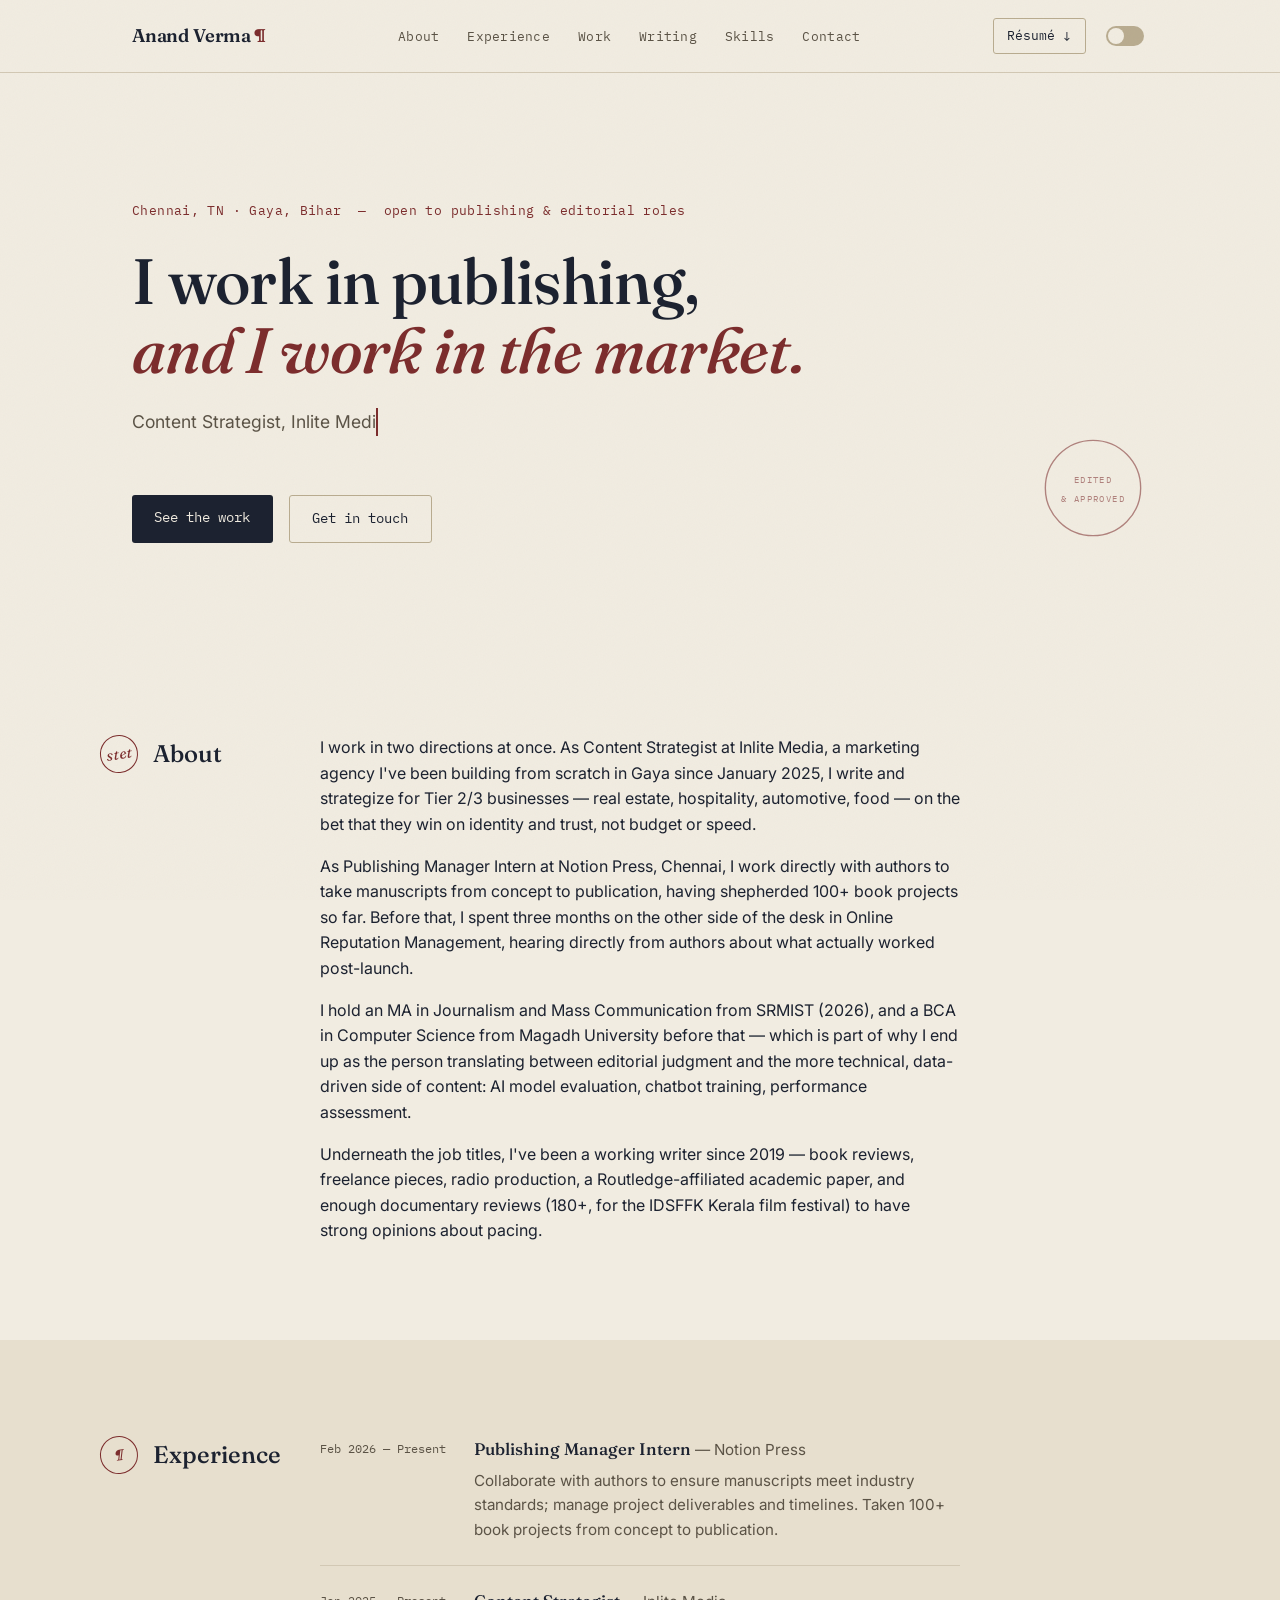
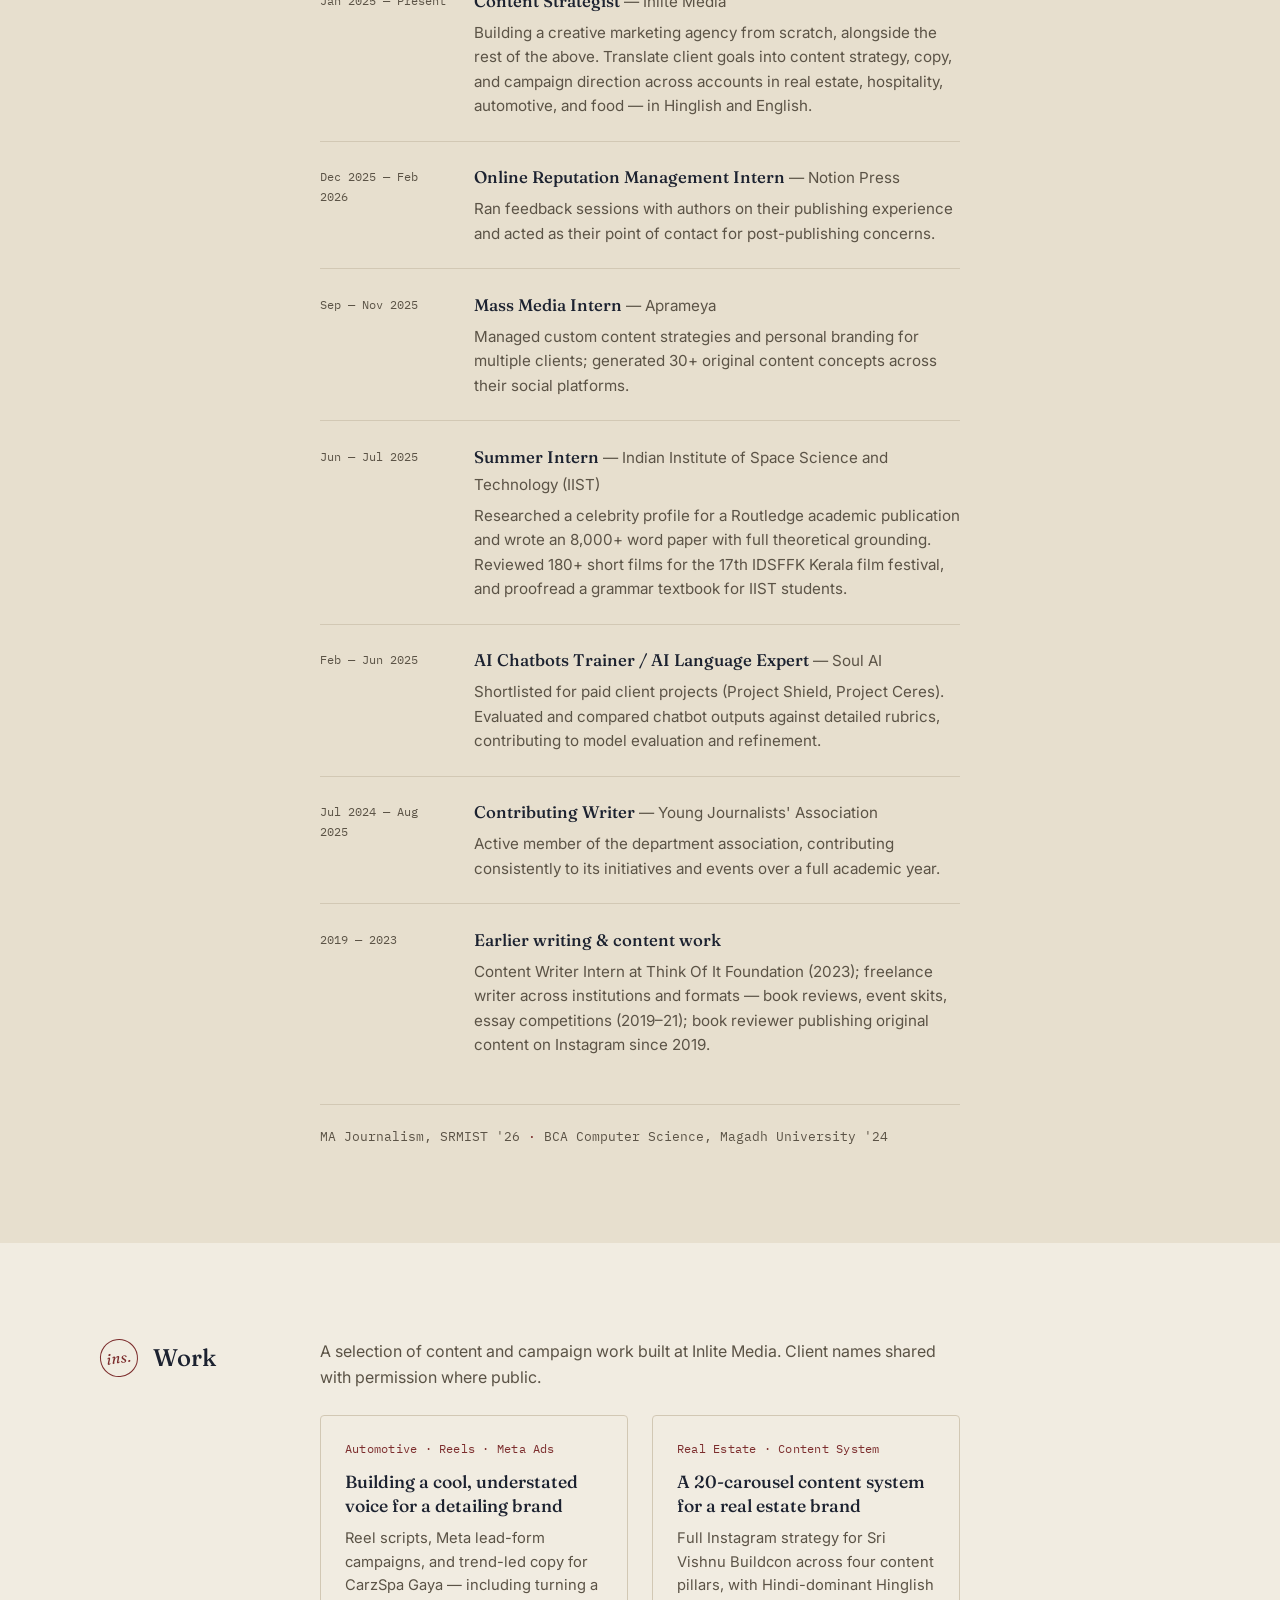
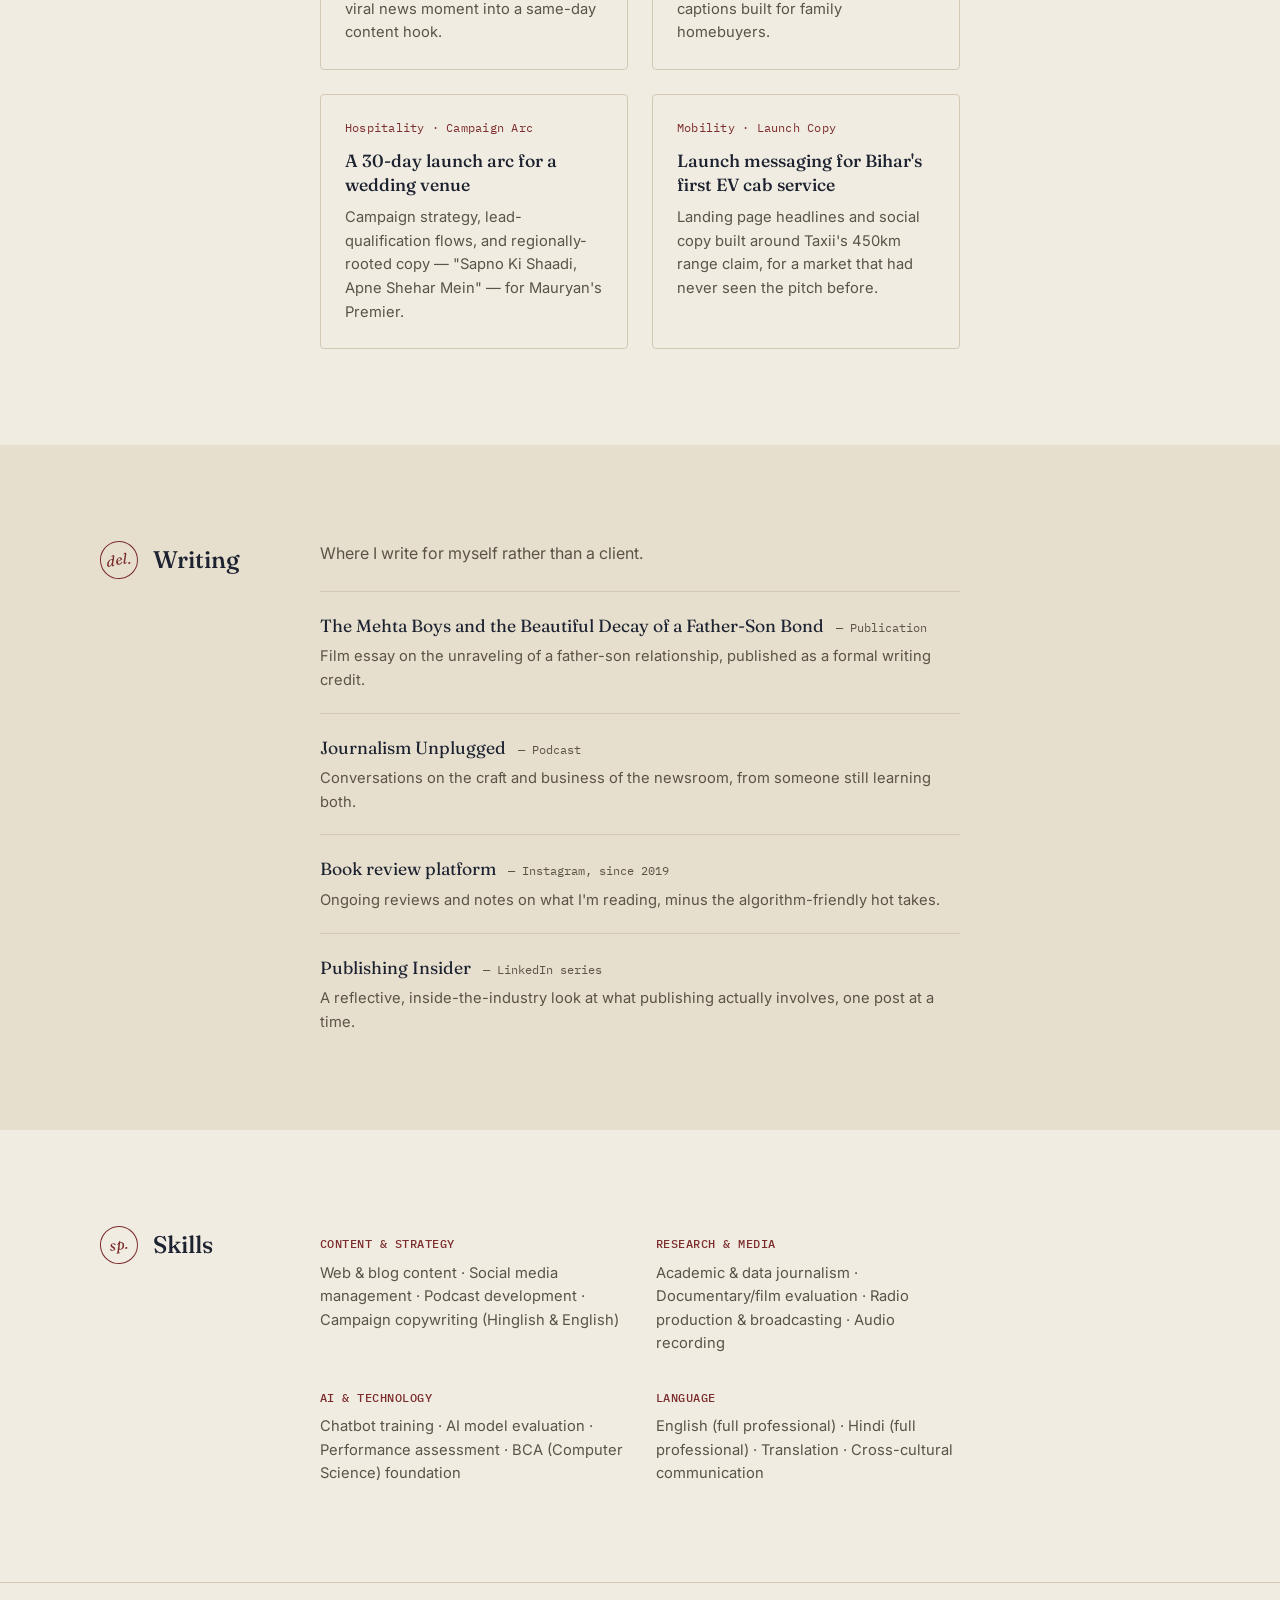
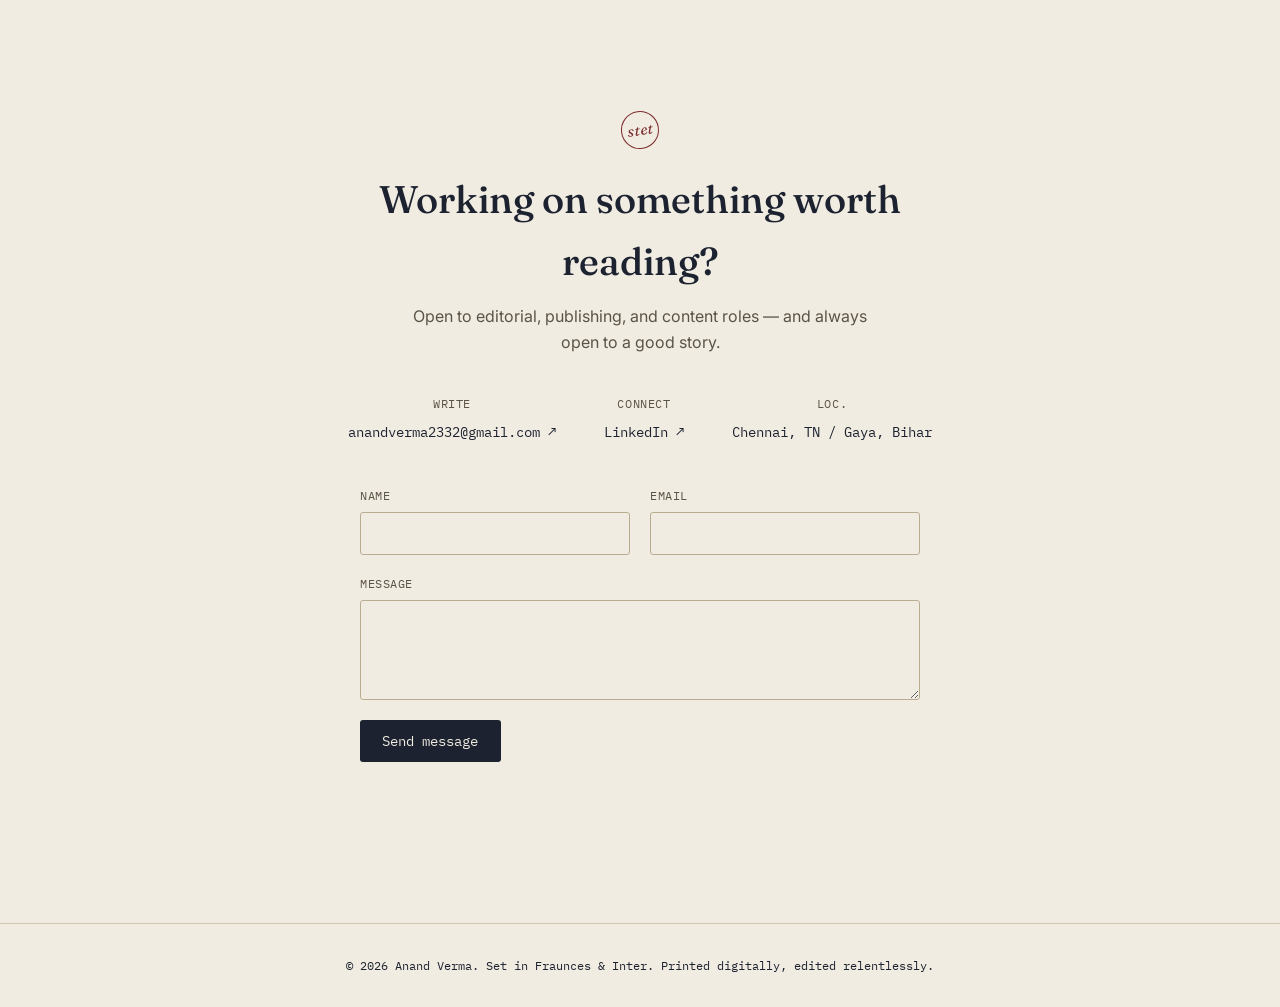
==== index.html @ aca9a55e "Rename index (1) - Copy.html to index.html" ====
<!DOCTYPE html>
<html lang="en">
<head>
<meta charset="UTF-8">
<meta name="viewport" content="width=device-width, initial-scale=1.0">
<title>Anand Verma — Publishing, Content Strategy &amp; Media</title>
<meta name="description" content="Anand Verma — Content Strategist at Inlite Media, Publishing Manager Intern at Notion Press, MA Journalism (SRMIST '26). Publishing × Marketing × AI.">

<meta property="og:type" content="website">
<meta property="og:title" content="Anand Verma — Publishing, Content Strategy &amp; Media">
<meta property="og:description" content="Content Strategist at Inlite Media, Publishing Manager Intern at Notion Press, MA Journalism (SRMIST '26). Publishing × Marketing × AI.">
<meta property="og:image" content="/og-image.jpg">
<meta property="og:url" content="https://anandverma.in/">
<meta name="twitter:card" content="summary_large_image">
<meta name="twitter:title" content="Anand Verma — Publishing, Content Strategy &amp; Media">
<meta name="twitter:description" content="Content Strategist at Inlite Media, Publishing Manager Intern at Notion Press, MA Journalism (SRMIST '26).">
<meta name="twitter:image" content="/og-image.jpg">
<link rel="canonical" href="https://anandverma.in/">

<link rel="icon" type="image/svg+xml" href="data:image/svg+xml,<svg xmlns=%22http://www.w3.org/2000/svg%22 viewBox=%220 0 100 100%22><text y=%22.9em%22 font-size=%2290%22>¶</text></svg>">

<link rel="preconnect" href="https://fonts.googleapis.com">
<link rel="preconnect" href="https://fonts.gstatic.com" crossorigin>
<link href="https://fonts.googleapis.com/css2?family=Fraunces:ital,opsz,wght@0,9..144,400;0,9..144,500;0,9..144,600;1,9..144,500&family=Inter:wght@400;500;600&family=IBM+Plex+Mono:wght@400;500&display=swap" rel="stylesheet">

<link rel="stylesheet" href="style.css">
</head>
<body>

<div class="grain" aria-hidden="true"></div>

<a class="skip-link" href="#main">Skip to content</a>

<header class="masthead">
  <div class="masthead-inner">
    <a href="#top" class="wordmark">Anand Verma<span class="mark">¶</span></a>
    <nav class="nav" aria-label="Primary">
      <a href="#about">About</a>
      <a href="#experience">Experience</a>
      <a href="#work">Work</a>
      <a href="#writing">Writing</a>
      <a href="#skills">Skills</a>
      <a href="#contact">Contact</a>
    </nav>
    <div class="masthead-actions">
      <a class="resume-btn" href="resume.pdf" download>Résumé <span class="dl-icon">↓</span></a>
      <button class="theme-toggle" id="themeToggle" aria-label="Toggle dark mode" aria-pressed="false">
        <span class="toggle-track"><span class="toggle-thumb"></span></span>
      </button>
      <button class="nav-burger" id="navBurger" aria-label="Open menu" aria-expanded="false">
        <span></span><span></span><span></span>
      </button>
    </div>
  </div>
  <div class="mobile-nav" id="mobileNav">
    <a href="#about">About</a>
    <a href="#experience">Experience</a>
    <a href="#work">Work</a>
    <a href="#writing">Writing</a>
    <a href="#skills">Skills</a>
    <a href="#contact">Contact</a>
    <a href="resume.pdf" download>Download résumé</a>
  </div>
</header>

<main id="main">

  <!-- HERO -->
  <section class="hero" id="top">
    <div class="hero-inner reveal">
      <p class="eyebrow mono">Chennai, TN · Gaya, Bihar &nbsp;—&nbsp; open to publishing &amp; editorial roles</p>
      <h1 class="hero-title">
        I work in publishing,<br>
        <em>and I work in the market.</em>
      </h1>
      <p class="hero-sub" id="typewriter"></p>
      <div class="hero-cta">
        <a href="#work" class="btn btn-primary">See the work</a>
        <a href="#contact" class="btn btn-ghost">Get in touch</a>
      </div>
    </div>
    <div class="hero-stamp" aria-hidden="true">
      <svg viewBox="0 0 120 120" class="stamp-svg">
        <circle cx="60" cy="60" r="52" fill="none" stroke="currentColor" stroke-width="1.5"/>
        <text x="60" y="55" text-anchor="middle" class="stamp-text-top">EDITED</text>
        <text x="60" y="75" text-anchor="middle" class="stamp-text-bottom">&amp; APPROVED</text>
      </svg>
    </div>
  </section>

  <!-- ABOUT -->
  <section class="section" id="about">
    <div class="section-grid reveal">
      <div class="section-label">
        <span class="proofmark">stet</span>
        <h2>About</h2>
      </div>
      <div class="section-body">
        <p>I work in two directions at once. As Content Strategist at Inlite Media, a marketing agency I've been building from scratch in Gaya since January 2025, I write and strategize for Tier 2/3 businesses — real estate, hospitality, automotive, food — on the bet that they win on identity and trust, not budget or speed.</p>
        <p>As Publishing Manager Intern at Notion Press, Chennai, I work directly with authors to take manuscripts from concept to publication, having shepherded 100+ book projects so far. Before that, I spent three months on the other side of the desk in Online Reputation Management, hearing directly from authors about what actually worked post-launch.</p>
        <p>I hold an MA in Journalism and Mass Communication from SRMIST (2026), and a BCA in Computer Science from Magadh University before that — which is part of why I end up as the person translating between editorial judgment and the more technical, data-driven side of content: AI model evaluation, chatbot training, performance assessment.</p>
        <p>Underneath the job titles, I've been a working writer since 2019 — book reviews, freelance pieces, radio production, a Routledge-affiliated academic paper, and enough documentary reviews (180+, for the IDSFFK Kerala film festival) to have strong opinions about pacing.</p>
      </div>
    </div>
  </section>

  <!-- EXPERIENCE -->
  <section class="section section-alt" id="experience">
    <div class="section-grid reveal">
      <div class="section-label">
        <span class="proofmark">¶</span>
        <h2>Experience</h2>
      </div>
      <div class="section-body">

        <article class="entry">
          <div class="entry-meta mono">Feb 2026 — Present</div>
          <div class="entry-content">
            <h3>Publishing Manager Intern <span class="entry-org">— Notion Press</span></h3>
            <p>Collaborate with authors to ensure manuscripts meet industry standards; manage project deliverables and timelines. Taken 100+ book projects from concept to publication.</p>
          </div>
        </article>

        <article class="entry">
          <div class="entry-meta mono">Jan 2025 — Present</div>
          <div class="entry-content">
            <h3>Content Strategist <span class="entry-org">— Inlite Media</span></h3>
            <p>Building a creative marketing agency from scratch, alongside the rest of the above. Translate client goals into content strategy, copy, and campaign direction across accounts in real estate, hospitality, automotive, and food — in Hinglish and English.</p>
          </div>
        </article>

        <article class="entry">
          <div class="entry-meta mono">Dec 2025 — Feb 2026</div>
          <div class="entry-content">
            <h3>Online Reputation Management Intern <span class="entry-org">— Notion Press</span></h3>
            <p>Ran feedback sessions with authors on their publishing experience and acted as their point of contact for post-publishing concerns.</p>
          </div>
        </article>

        <article class="entry">
          <div class="entry-meta mono">Sep — Nov 2025</div>
          <div class="entry-content">
            <h3>Mass Media Intern <span class="entry-org">— Aprameya</span></h3>
            <p>Managed custom content strategies and personal branding for multiple clients; generated 30+ original content concepts across their social platforms.</p>
          </div>
        </article>

        <article class="entry">
          <div class="entry-meta mono">Jun — Jul 2025</div>
          <div class="entry-content">
            <h3>Summer Intern <span class="entry-org">— Indian Institute of Space Science and Technology (IIST)</span></h3>
            <p>Researched a celebrity profile for a Routledge academic publication and wrote an 8,000+ word paper with full theoretical grounding. Reviewed 180+ short films for the 17th IDSFFK Kerala film festival, and proofread a grammar textbook for IIST students.</p>
          </div>
        </article>

        <article class="entry">
          <div class="entry-meta mono">Feb — Jun 2025</div>
          <div class="entry-content">
            <h3>AI Chatbots Trainer / AI Language Expert <span class="entry-org">— Soul AI</span></h3>
            <p>Shortlisted for paid client projects (Project Shield, Project Ceres). Evaluated and compared chatbot outputs against detailed rubrics, contributing to model evaluation and refinement.</p>
          </div>
        </article>

        <article class="entry">
          <div class="entry-meta mono">Jul 2024 — Aug 2025</div>
          <div class="entry-content">
            <h3>Contributing Writer <span class="entry-org">— Young Journalists' Association</span></h3>
            <p>Active member of the department association, contributing consistently to its initiatives and events over a full academic year.</p>
          </div>
        </article>

        <article class="entry">
          <div class="entry-meta mono">2019 — 2023</div>
          <div class="entry-content">
            <h3>Earlier writing &amp; content work</h3>
            <p>Content Writer Intern at Think Of It Foundation (2023); freelance writer across institutions and formats — book reviews, event skits, essay competitions (2019–21); book reviewer publishing original content on Instagram since 2019.</p>
          </div>
        </article>


        <div class="edu-strip mono">
          <span>MA Journalism, SRMIST '26</span>
          <span class="edu-dot">·</span>
          <span>BCA Computer Science, Magadh University '24</span>
        </div>

      </div>
    </div>
  </section>
  <section class="section" id="work">
    <div class="section-grid reveal">
      <div class="section-label">
        <span class="proofmark">ins.</span>
        <h2>Work</h2>
      </div>
      <div class="section-body">
        <p class="section-intro">A selection of content and campaign work built at Inlite Media. Client names shared with permission where public.</p>

        <div class="work-grid">

          <article class="work-card">
            <p class="work-tags mono">Automotive · Reels · Meta Ads</p>
            <h3>Building a cool, understated voice for a detailing brand</h3>
            <p>Reel scripts, Meta lead-form campaigns, and trend-led copy for CarzSpa Gaya — including turning a viral news moment into a same-day content hook.</p>
          </article>

          <article class="work-card">
            <p class="work-tags mono">Real Estate · Content System</p>
            <h3>A 20-carousel content system for a real estate brand</h3>
            <p>Full Instagram strategy for Sri Vishnu Buildcon across four content pillars, with Hindi-dominant Hinglish captions built for family homebuyers.</p>
          </article>

          <article class="work-card">
            <p class="work-tags mono">Hospitality · Campaign Arc</p>
            <h3>A 30-day launch arc for a wedding venue</h3>
            <p>Campaign strategy, lead-qualification flows, and regionally-rooted copy — "Sapno Ki Shaadi, Apne Shehar Mein" — for Mauryan's Premier.</p>
          </article>

          <article class="work-card">
            <p class="work-tags mono">Mobility · Launch Copy</p>
            <h3>Launch messaging for Bihar's first EV cab service</h3>
            <p>Landing page headlines and social copy built around Taxii's 450km range claim, for a market that had never seen the pitch before.</p>
          </article>

        </div>
      </div>
    </div>
  </section>

  <!-- WRITING -->
  <section class="section section-alt" id="writing">
    <div class="section-grid reveal">
      <div class="section-label">
        <span class="proofmark">del.</span>
        <h2>Writing</h2>
      </div>
      <div class="section-body">
        <p class="section-intro">Where I write for myself rather than a client.</p>

        <ul class="writing-list">
          <li>
            <a href="#" class="writing-item">
              <span class="writing-title">The Mehta Boys and the Beautiful Decay of a Father-Son Bond <span class="writing-type mono">— Publication</span></span>
              <span class="writing-desc">Film essay on the unraveling of a father-son relationship, published as a formal writing credit.</span>
            </a>
          </li>
          <li>
            <a href="#" class="writing-item">
              <span class="writing-title">Journalism Unplugged <span class="writing-type mono">— Podcast</span></span>
              <span class="writing-desc">Conversations on the craft and business of the newsroom, from someone still learning both.</span>
            </a>
          </li>
          <li>
            <a href="#" class="writing-item">
              <span class="writing-title">Book review platform <span class="writing-type mono">— Instagram, since 2019</span></span>
              <span class="writing-desc">Ongoing reviews and notes on what I'm reading, minus the algorithm-friendly hot takes.</span>
            </a>
          </li>
          <li>
            <a href="#" class="writing-item">
              <span class="writing-title">Publishing Insider <span class="writing-type mono">— LinkedIn series</span></span>
              <span class="writing-desc">A reflective, inside-the-industry look at what publishing actually involves, one post at a time.</span>
            </a>
          </li>
        </ul>
      </div>
    </div>
  </section>

  <!-- SKILLS -->
  <section class="section" id="skills">
    <div class="section-grid reveal">
      <div class="section-label">
        <span class="proofmark">sp.</span>
        <h2>Skills</h2>
      </div>
      <div class="section-body">
        <div class="skills-grid">
          <div class="skill-group">
            <h4 class="mono">Content &amp; Strategy</h4>
            <p>Web &amp; blog content · Social media management · Podcast development · Campaign copywriting (Hinglish &amp; English)</p>
          </div>
          <div class="skill-group">
            <h4 class="mono">Research &amp; Media</h4>
            <p>Academic &amp; data journalism · Documentary/film evaluation · Radio production &amp; broadcasting · Audio recording</p>
          </div>
          <div class="skill-group">
            <h4 class="mono">AI &amp; Technology</h4>
            <p>Chatbot training · AI model evaluation · Performance assessment · BCA (Computer Science) foundation</p>
          </div>
          <div class="skill-group">
            <h4 class="mono">Language</h4>
            <p>English (full professional) · Hindi (full professional) · Translation · Cross-cultural communication</p>
          </div>
        </div>
      </div>
    </div>
  </section>

  <!-- CONTACT -->
  <section class="section section-contact" id="contact">
    <div class="reveal">
      <p class="proofmark center">stet</p>
      <h2 class="contact-heading">Working on something worth reading?</h2>
      <p class="contact-sub">Open to editorial, publishing, and content roles — and always open to a good story.</p>
      <div class="contact-grid mono">
        <div>
          <span class="contact-label">Write</span>
          <a href="mailto:anandverma2332@gmail.com">anandverma2332@gmail.com ↗</a>
        </div>
        <div>
          <span class="contact-label">Connect</span>
          <a href="https://www.linkedin.com/in/anandverma-18384817a/" target="_blank" rel="noopener">LinkedIn ↗</a>
        </div>
        <div>
          <span class="contact-label">Loc.</span>
          <span>Chennai, TN / Gaya, Bihar</span>
        </div>
      </div>

      <form class="contact-form" id="contactForm">
        <!-- Get a free access key at https://web3forms.com — takes 30 seconds, no account needed.
             Paste it below in place of YOUR_ACCESS_KEY_HERE. -->
        <input type="hidden" name="access_key" value="YOUR_ACCESS_KEY_HERE">
        <input type="checkbox" name="botcheck" class="hp-field" tabindex="-1" autocomplete="off">
        <input type="hidden" name="subject" value="New message from anandverma.in">

        <div class="form-row">
          <div class="form-field">
            <label for="cf-name">Name</label>
            <input type="text" id="cf-name" name="name" required autocomplete="name">
          </div>
          <div class="form-field">
            <label for="cf-email">Email</label>
            <input type="email" id="cf-email" name="email" required autocomplete="email">
          </div>
        </div>
        <div class="form-field">
          <label for="cf-message">Message</label>
          <textarea id="cf-message" name="message" rows="4" required></textarea>
        </div>

        <button type="submit" class="btn btn-primary form-submit">
          <span class="submit-label">Send message</span>
        </button>
        <p class="form-status" id="formStatus" role="status" aria-live="polite"></p>
      </form>
    </div>
  </section>

</main>

<footer class="colophon">
  <p>© <span id="year"></span> Anand Verma. Set in Fraunces &amp; Inter. Printed digitally, edited relentlessly.</p>
</footer>

<script src="script.js"></script>
</body>
</html>
---- style.css ----
/* ===========================================================
   Anand Kumar — Portfolio
   Design system: editorial / manuscript. Proofmarks as the
   signature motif; paper-and-ink palette; oxblood accent.
=========================================================== */

:root {
  --paper: #F1ECE1;
  --paper-alt: #E7DFCE;
  --ink: #1C2230;
  --ink-soft: #5B5346;
  --oxblood: #7C2D2D;
  --oxblood-soft: #9C4A3E;
  --rule: #D2C8B4;
  --rule-strong: #B9AC90;
  --shadow: 0 1px 0 rgba(28,34,48,0.06);

  --font-display: 'Fraunces', Georgia, serif;
  --font-body: 'Inter', -apple-system, BlinkMacSystemFont, sans-serif;
  --font-mono: 'IBM Plex Mono', ui-monospace, Menlo, monospace;

  --max-w: 880px;
  --transition: 240ms cubic-bezier(0.4, 0, 0.2, 1);
}

html[data-theme="dark"] {
  --paper: #12151C;
  --paper-alt: #1A1E27;
  --ink: #E9E4D6;
  --ink-soft: #A79E8A;
  --oxblood: #C9635A;
  --oxblood-soft: #A84E44;
  --rule: #2C313D;
  --rule-strong: #3A404E;
  --shadow: 0 1px 0 rgba(0,0,0,0.3);
}

* { box-sizing: border-box; }

@media (prefers-reduced-motion: reduce) {
  *, *::before, *::after {
    animation-duration: 0.001ms !important;
    animation-iteration-count: 1 !important;
    transition-duration: 0.001ms !important;
    scroll-behavior: auto !important;
  }
}

html {
  scroll-behavior: smooth;
}

body {
  margin: 0;
  background: var(--paper);
  color: var(--ink);
  font-family: var(--font-body);
  font-size: 16px;
  line-height: 1.6;
  -webkit-font-smoothing: antialiased;
  transition: background var(--transition), color var(--transition);
  overflow-x: hidden;
}

/* subtle paper grain */
.grain {
  position: fixed;
  inset: 0;
  pointer-events: none;
  z-index: 1000;
  opacity: 0.035;
  mix-blend-mode: multiply;
  background-image: url("data:image/svg+xml,%3Csvg xmlns='http://www.w3.org/2000/svg' width='120' height='120'%3E%3Cfilter id='n'%3E%3CfeTurbulence type='fractalNoise' baseFrequency='0.9' numOctaves='2' stitchTiles='stitch'/%3E%3C/filter%3E%3Crect width='100%25' height='100%25' filter='url(%23n)'/%3E%3C/svg%3E");
}
html[data-theme="dark"] .grain { mix-blend-mode: overlay; opacity: 0.05; }

.skip-link {
  position: absolute;
  left: -999px;
  top: 0;
  background: var(--oxblood);
  color: #fff;
  padding: 0.75rem 1.25rem;
  z-index: 2000;
}
.skip-link:focus { left: 1rem; top: 1rem; }

a {
  color: inherit;
  text-decoration: none;
}

:focus-visible {
  outline: 2px solid var(--oxblood);
  outline-offset: 3px;
}

h1, h2, h3, h4 {
  font-family: var(--font-display);
  font-weight: 500;
  margin: 0;
  color: var(--ink);
}

.mono { font-family: var(--font-mono); }

p { margin: 0 0 1rem; color: var(--ink); }
p:last-child { margin-bottom: 0; }

/* ---------- Masthead / nav ---------- */
.masthead {
  position: sticky;
  top: 0;
  z-index: 500;
  background: color-mix(in srgb, var(--paper) 88%, transparent);
  backdrop-filter: blur(10px);
  border-bottom: 1px solid var(--rule);
}
.masthead-inner {
  max-width: 1080px;
  margin: 0 auto;
  padding: 1.1rem 2rem;
  display: flex;
  align-items: center;
  justify-content: space-between;
  gap: 1.5rem;
}
.wordmark {
  font-family: var(--font-display);
  font-size: 1.15rem;
  font-weight: 600;
  letter-spacing: -0.01em;
}
.wordmark .mark {
  color: var(--oxblood);
  margin-left: 0.15em;
}
.nav {
  display: flex;
  gap: 1.75rem;
  font-family: var(--font-mono);
  font-size: 0.82rem;
  letter-spacing: 0.02em;
}
.nav a {
  position: relative;
  padding: 0.2rem 0;
  color: var(--ink-soft);
  transition: color var(--transition);
}
.nav a:hover { color: var(--oxblood); }
.nav a::after {
  content: "";
  position: absolute;
  left: 0; right: 100%;
  bottom: -2px;
  height: 1px;
  background: var(--oxblood);
  transition: right var(--transition);
}
.nav a:hover::after { right: 0; }

.masthead-actions {
  display: flex;
  align-items: center;
  gap: 1rem;
}
.resume-btn {
  font-family: var(--font-mono);
  font-size: 0.8rem;
  border: 1px solid var(--rule-strong);
  padding: 0.45rem 0.85rem;
  border-radius: 3px;
  transition: border-color var(--transition), color var(--transition), background var(--transition);
}
.resume-btn:hover {
  border-color: var(--oxblood);
  color: var(--oxblood);
}
.dl-icon { display: inline-block; transform: translateY(1px); }

.theme-toggle {
  background: none;
  border: none;
  cursor: pointer;
  padding: 0.25rem;
}
.toggle-track {
  display: block;
  width: 38px;
  height: 20px;
  background: var(--rule-strong);
  border-radius: 999px;
  position: relative;
  transition: background var(--transition);
}
.toggle-thumb {
  position: absolute;
  top: 2px; left: 2px;
  width: 16px; height: 16px;
  border-radius: 50%;
  background: var(--paper);
  transition: transform var(--transition), background var(--transition);
}
html[data-theme="dark"] .toggle-thumb { transform: translateX(18px); }
html[data-theme="dark"] .toggle-track { background: var(--oxblood-soft); }

.nav-burger {
  display: none;
  flex-direction: column;
  gap: 4px;
  background: none;
  border: none;
  cursor: pointer;
  padding: 0.4rem;
}
.nav-burger span {
  width: 20px; height: 1.5px;
  background: var(--ink);
  transition: transform var(--transition), opacity var(--transition);
}

.mobile-nav {
  display: none;
  flex-direction: column;
  padding: 0 2rem 1.25rem;
  font-family: var(--font-mono);
  font-size: 0.95rem;
}
.mobile-nav a {
  padding: 0.6rem 0;
  border-bottom: 1px solid var(--rule);
  color: var(--ink-soft);
}
.mobile-nav.open { display: flex; }

/* ---------- Hero ---------- */
.hero {
  max-width: 1080px;
  margin: 0 auto;
  padding: clamp(4rem, 10vw, 8rem) 2rem clamp(3rem, 8vw, 6rem);
  position: relative;
  display: flex;
  align-items: flex-end;
  justify-content: space-between;
  gap: 3rem;
}
.hero-inner { max-width: 720px; }
.eyebrow {
  font-size: 0.8rem;
  color: var(--oxblood);
  letter-spacing: 0.03em;
  margin-bottom: 1.5rem;
}
.hero-title {
  font-size: clamp(2.3rem, 5.5vw, 4rem);
  line-height: 1.08;
  letter-spacing: -0.01em;
}
.hero-title em {
  font-style: italic;
  color: var(--oxblood);
}
.hero-sub {
  margin-top: 1.5rem;
  font-size: 1.1rem;
  color: var(--ink-soft);
  min-height: 1.6em;
  border-right: 2px solid var(--oxblood);
  display: inline-block;
  white-space: nowrap;
  overflow: hidden;
}
.hero-cta {
  margin-top: 2.25rem;
  display: flex;
  gap: 1rem;
  flex-wrap: wrap;
}
.btn {
  font-family: var(--font-mono);
  font-size: 0.85rem;
  padding: 0.75rem 1.4rem;
  border-radius: 3px;
  transition: all var(--transition);
  display: inline-block;
}
.btn-primary {
  background: var(--ink);
  color: var(--paper);
}
html[data-theme="dark"] .btn-primary { background: var(--oxblood); color: #12151C; }
.btn-primary:hover { background: var(--oxblood); color: #fff; }
.btn-ghost {
  border: 1px solid var(--rule-strong);
  color: var(--ink);
}
.btn-ghost:hover { border-color: var(--oxblood); color: var(--oxblood); }

.hero-stamp {
  flex-shrink: 0;
  width: 110px; height: 110px;
  color: var(--oxblood);
  opacity: 0.55;
  animation: spin 40s linear infinite;
  display: none;
}
@media (min-width: 760px) { .hero-stamp { display: block; } }
.stamp-svg { width: 100%; height: 100%; }
.stamp-text-top, .stamp-text-bottom {
  font-family: var(--font-mono);
  font-size: 10px;
  letter-spacing: 0.15em;
  fill: currentColor;
}
@keyframes spin { to { transform: rotate(360deg); } }

/* ---------- Sections ---------- */
.section { padding: clamp(4rem, 8vw, 6rem) 2rem; }
.section-alt { background: var(--paper-alt); }
.section-contact {
  padding: clamp(5rem, 10vw, 8rem) 2rem;
  text-align: center;
  border-top: 1px solid var(--rule);
}

.section-grid {
  max-width: 1080px;
  margin: 0 auto;
  display: grid;
  grid-template-columns: 180px 1fr;
  gap: 2.5rem;
}
@media (max-width: 760px) {
  .section-grid { grid-template-columns: 1fr; gap: 1.25rem; }
}

.section-label {
  display: flex;
  align-items: flex-start;
  gap: 0.9rem;
  position: sticky;
  top: 6rem;
  align-self: start;
}
@media (max-width: 760px) { .section-label { position: static; } }

.proofmark {
  font-family: var(--font-display);
  font-style: italic;
  color: var(--oxblood);
  font-size: 0.95rem;
  border: 1px solid var(--oxblood);
  border-radius: 50%;
  width: 2.4rem;
  height: 2.4rem;
  display: flex;
  align-items: center;
  justify-content: center;
  transform: rotate(-8deg);
  flex-shrink: 0;
}
.proofmark.center {
  margin: 0 auto 1.25rem;
  transform: rotate(-8deg);
}

.section-label h2 {
  font-size: 1.5rem;
}

.section-body { max-width: 640px; }
.section-intro { color: var(--ink-soft); }

/* ---------- Experience entries ---------- */
.entry {
  display: grid;
  grid-template-columns: 130px 1fr;
  gap: 1.5rem;
  padding: 1.4rem 0;
  border-top: 1px solid var(--rule);
}
.entry:first-child { border-top: none; padding-top: 0; }
@media (max-width: 560px) {
  .entry { grid-template-columns: 1fr; gap: 0.35rem; }
}
.entry-meta {
  font-size: 0.78rem;
  color: var(--ink-soft);
  padding-top: 0.2rem;
}
.entry-content h3 {
  font-size: 1.05rem;
  font-weight: 500;
  margin-bottom: 0.4rem;
}
.entry-org {
  font-family: var(--font-body);
  font-weight: 400;
  color: var(--ink-soft);
  font-size: 0.95rem;
}
.entry-content p { color: var(--ink-soft); font-size: 0.95rem; }

.edu-strip {
  margin-top: 1.5rem;
  padding-top: 1.4rem;
  border-top: 1px solid var(--rule);
  font-size: 0.8rem;
  color: var(--ink-soft);
  display: flex;
  flex-wrap: wrap;
  gap: 0.5rem;
}
.edu-dot { color: var(--oxblood); }

/* ---------- Work grid ---------- */
.work-grid {
  display: grid;
  grid-template-columns: 1fr 1fr;
  gap: 1.5rem;
  margin-top: 1.5rem;
}
@media (max-width: 640px) { .work-grid { grid-template-columns: 1fr; } }

.work-card {
  padding: 1.5rem;
  border: 1px solid var(--rule);
  border-radius: 4px;
  transition: border-color var(--transition), transform var(--transition);
  background: var(--paper);
}
html[data-theme="dark"] .work-card { background: var(--paper-alt); }
.work-card:hover {
  border-color: var(--oxblood);
  transform: translateY(-2px);
}
.work-tags {
  font-size: 0.72rem;
  color: var(--oxblood);
  letter-spacing: 0.02em;
  margin-bottom: 0.75rem;
}
.work-card h3 {
  font-size: 1.1rem;
  margin-bottom: 0.6rem;
  line-height: 1.35;
}
.work-card p:last-child { color: var(--ink-soft); font-size: 0.92rem; }

/* ---------- Writing list ---------- */
.writing-list { list-style: none; margin: 1.5rem 0 0; padding: 0; }
.writing-item {
  display: flex;
  flex-direction: column;
  gap: 0.35rem;
  padding: 1.25rem 0;
  border-top: 1px solid var(--rule);
  transition: padding-left var(--transition), color var(--transition);
}
.writing-list li:last-child .writing-item { padding-bottom: 0; }
.writing-item:hover { padding-left: 0.75rem; color: var(--oxblood); }
.writing-title {
  font-family: var(--font-display);
  font-size: 1.1rem;
}
.writing-type {
  font-size: 0.72rem;
  color: var(--ink-soft);
  margin-left: 0.5rem;
}
.writing-desc { color: var(--ink-soft); font-size: 0.92rem; }

/* ---------- Skills ---------- */
.skills-grid {
  display: grid;
  grid-template-columns: 1fr 1fr;
  gap: 2rem;
  margin-top: 0.5rem;
}
@media (max-width: 560px) { .skills-grid { grid-template-columns: 1fr; } }
.skill-group h4 {
  font-size: 0.75rem;
  color: var(--oxblood);
  letter-spacing: 0.04em;
  margin-bottom: 0.5rem;
  text-transform: uppercase;
}
.skill-group p { color: var(--ink-soft); font-size: 0.92rem; }

/* ---------- Contact ---------- */
.contact-heading {
  font-size: clamp(1.7rem, 4vw, 2.4rem);
  max-width: 620px;
  margin: 0 auto 0.75rem;
}
.contact-sub {
  color: var(--ink-soft);
  max-width: 480px;
  margin: 0 auto 2.5rem;
}
.contact-grid {
  display: flex;
  justify-content: center;
  gap: 3rem;
  flex-wrap: wrap;
  font-size: 0.9rem;
}
.contact-grid > div { display: flex; flex-direction: column; gap: 0.4rem; align-items: center; }
.contact-label {
  color: var(--ink-soft);
  font-size: 0.72rem;
  text-transform: uppercase;
  letter-spacing: 0.05em;
}
.contact-grid a { transition: color var(--transition); }
.contact-grid a:hover { color: var(--oxblood); }

/* ---------- Contact form ---------- */
.contact-form {
  max-width: 560px;
  margin: 2.75rem auto 0;
  text-align: left;
}
.hp-field {
  position: absolute;
  left: -9999px;
  width: 1px; height: 1px;
  opacity: 0;
}
.form-row {
  display: grid;
  grid-template-columns: 1fr 1fr;
  gap: 1.25rem;
}
@media (max-width: 560px) {
  .form-row { grid-template-columns: 1fr; }
}
.form-field {
  display: flex;
  flex-direction: column;
  gap: 0.4rem;
  margin-bottom: 1.25rem;
}
.form-field label {
  font-family: var(--font-mono);
  font-size: 0.72rem;
  text-transform: uppercase;
  letter-spacing: 0.05em;
  color: var(--ink-soft);
}
.form-field input,
.form-field textarea {
  font-family: var(--font-body);
  font-size: 0.95rem;
  color: var(--ink);
  background: var(--paper);
  border: 1px solid var(--rule-strong);
  border-radius: 3px;
  padding: 0.7rem 0.85rem;
  resize: vertical;
  transition: border-color var(--transition), background var(--transition);
}
html[data-theme="dark"] .form-field input,
html[data-theme="dark"] .form-field textarea {
  background: var(--paper-alt);
}
.form-field input:focus,
.form-field textarea:focus {
  outline: none;
  border-color: var(--oxblood);
}
.form-submit {
  border: none;
  cursor: pointer;
  font-family: var(--font-mono);
  display: inline-flex;
  align-items: center;
  gap: 0.6rem;
}
.form-submit:disabled {
  opacity: 0.6;
  cursor: not-allowed;
}
.form-status {
  margin-top: 1rem;
  font-family: var(--font-mono);
  font-size: 0.85rem;
  min-height: 1.2em;
}
.form-status.success { color: #4a7c4e; }
html[data-theme="dark"] .form-status.success { color: #7fbf85; }
.form-status.error { color: var(--oxblood); }

/* ---------- Colophon ---------- */
.colophon {
  text-align: center;
  padding: 2rem;
  font-family: var(--font-mono);
  font-size: 0.75rem;
  color: var(--ink-soft);
  border-top: 1px solid var(--rule);
}

/* ---------- Scroll reveal ---------- */
.reveal {
  opacity: 0;
  transform: translateY(18px);
  transition: opacity 700ms ease, transform 700ms ease;
}
.reveal.in-view {
  opacity: 1;
  transform: translateY(0);
}

/* ---------- Mobile nav breakpoint ---------- */
@media (max-width: 760px) {
  .nav { display: none; }
  .nav-burger { display: flex; }
  .resume-btn { display: none; }
}
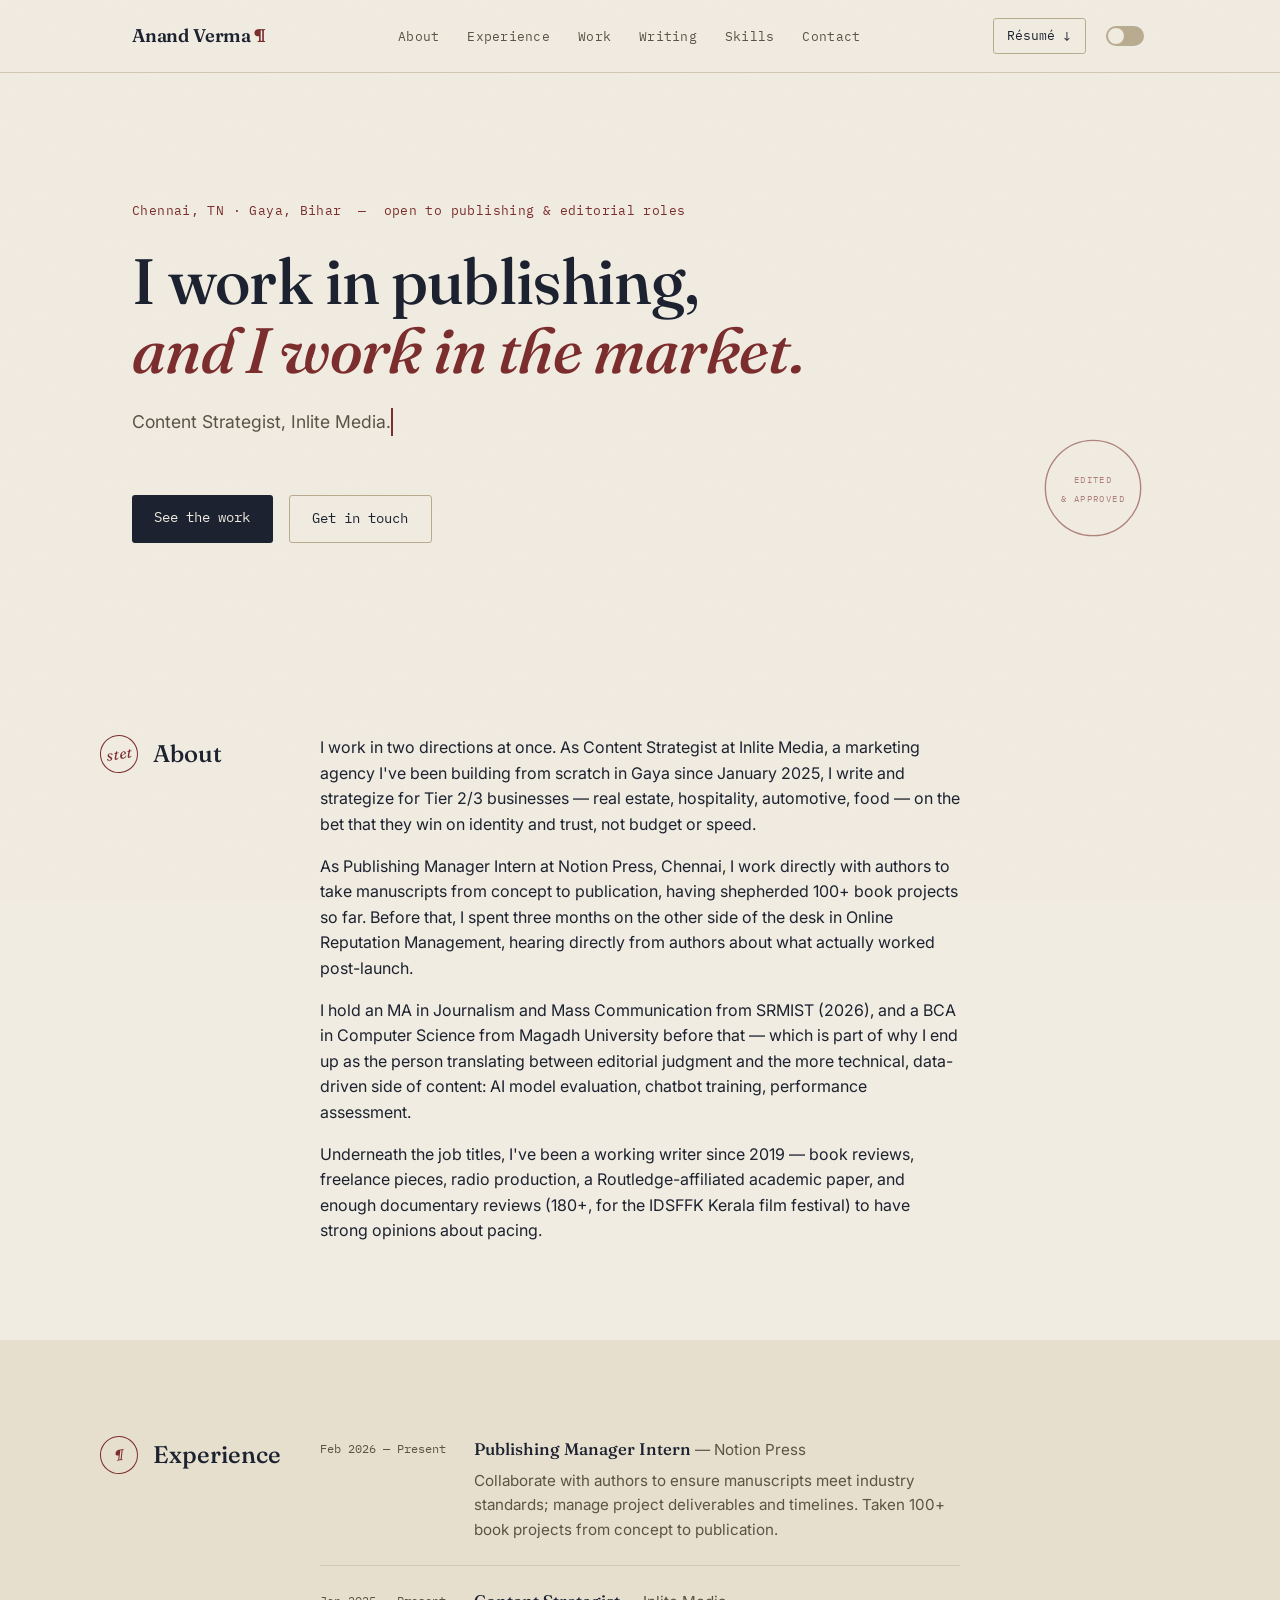
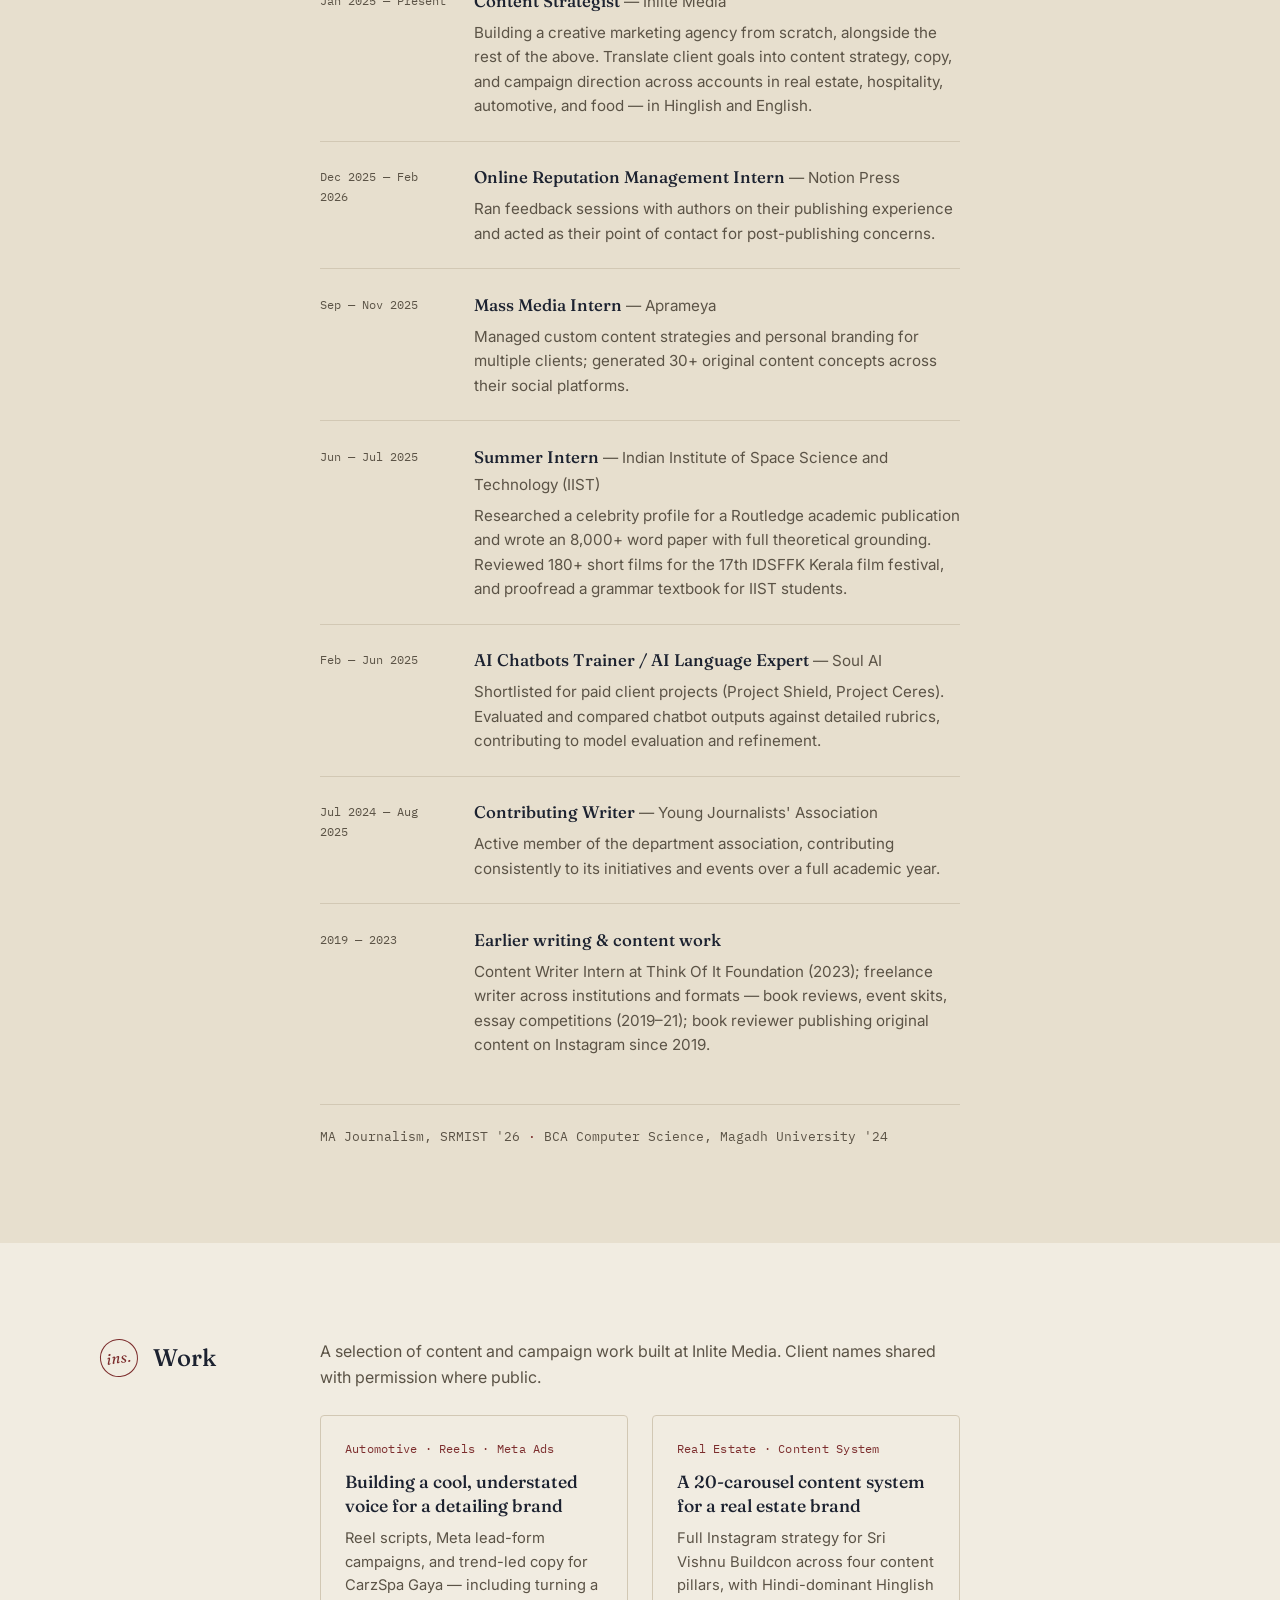
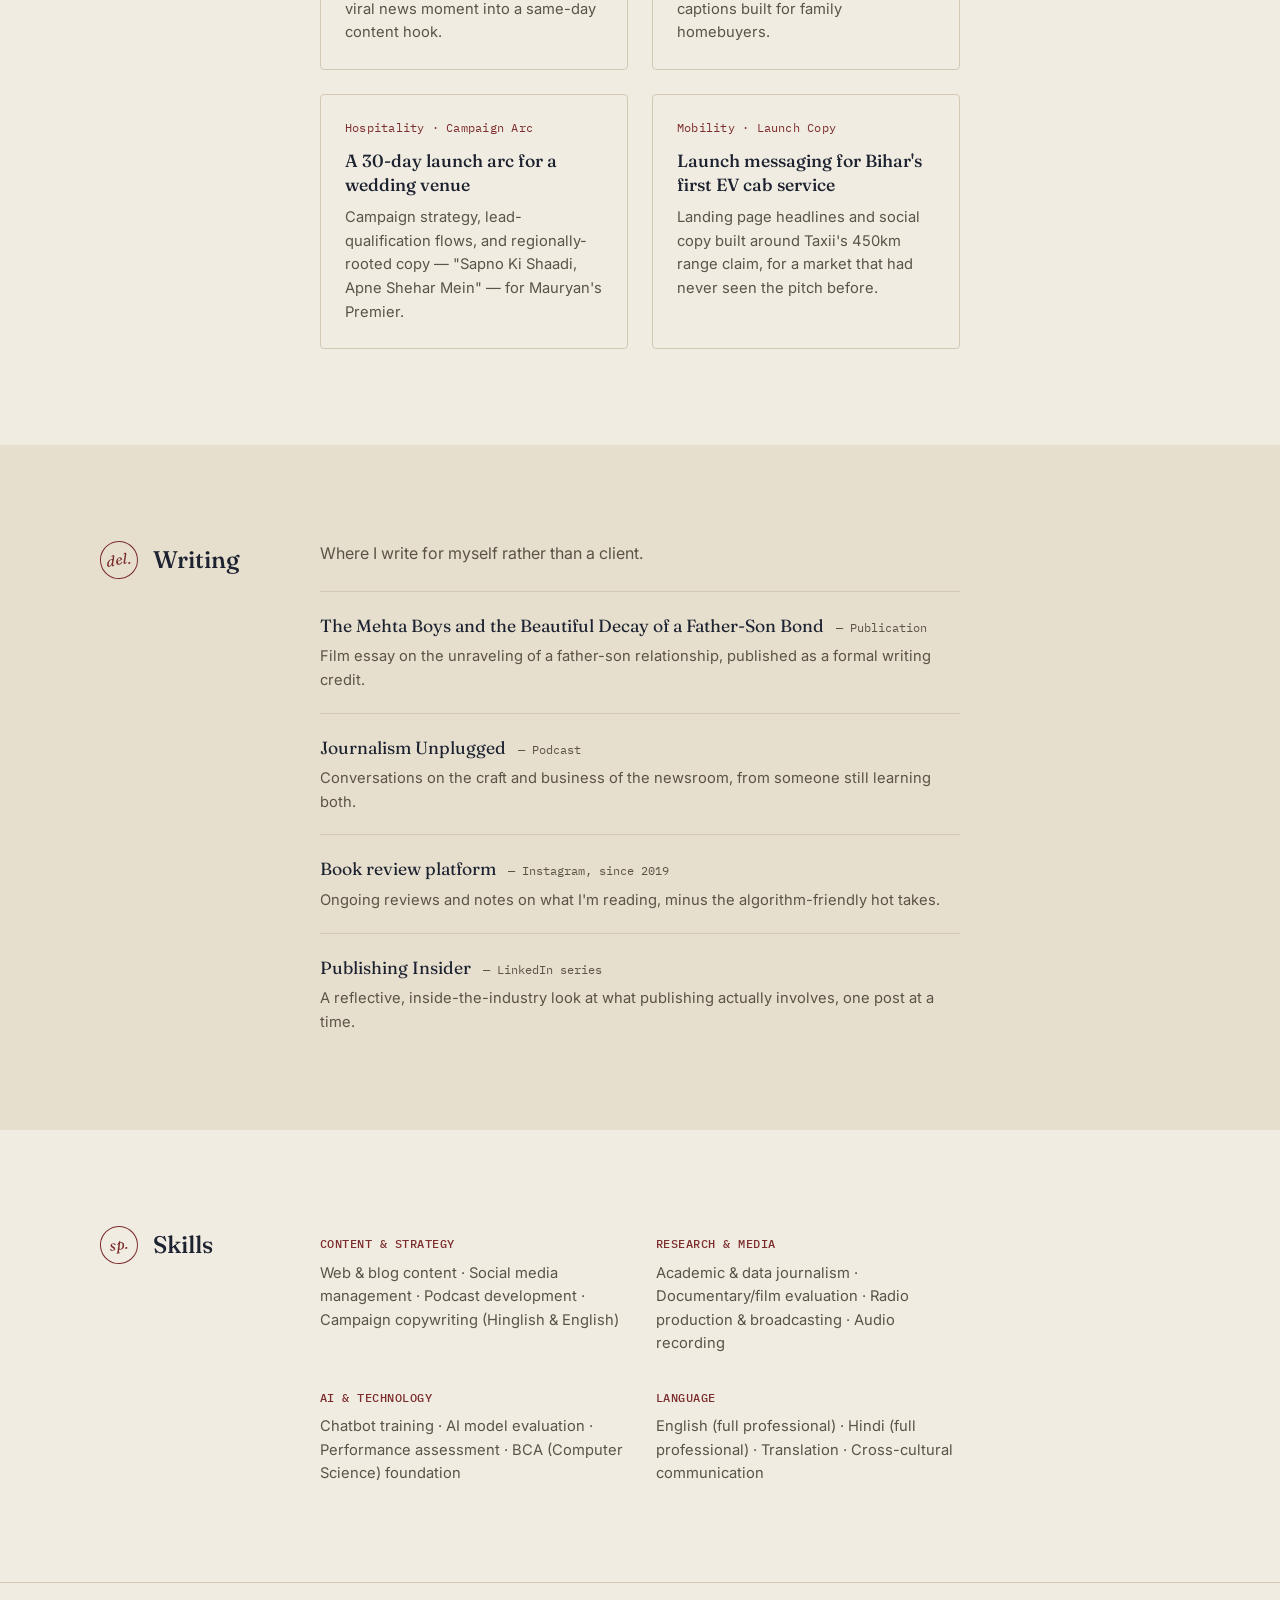
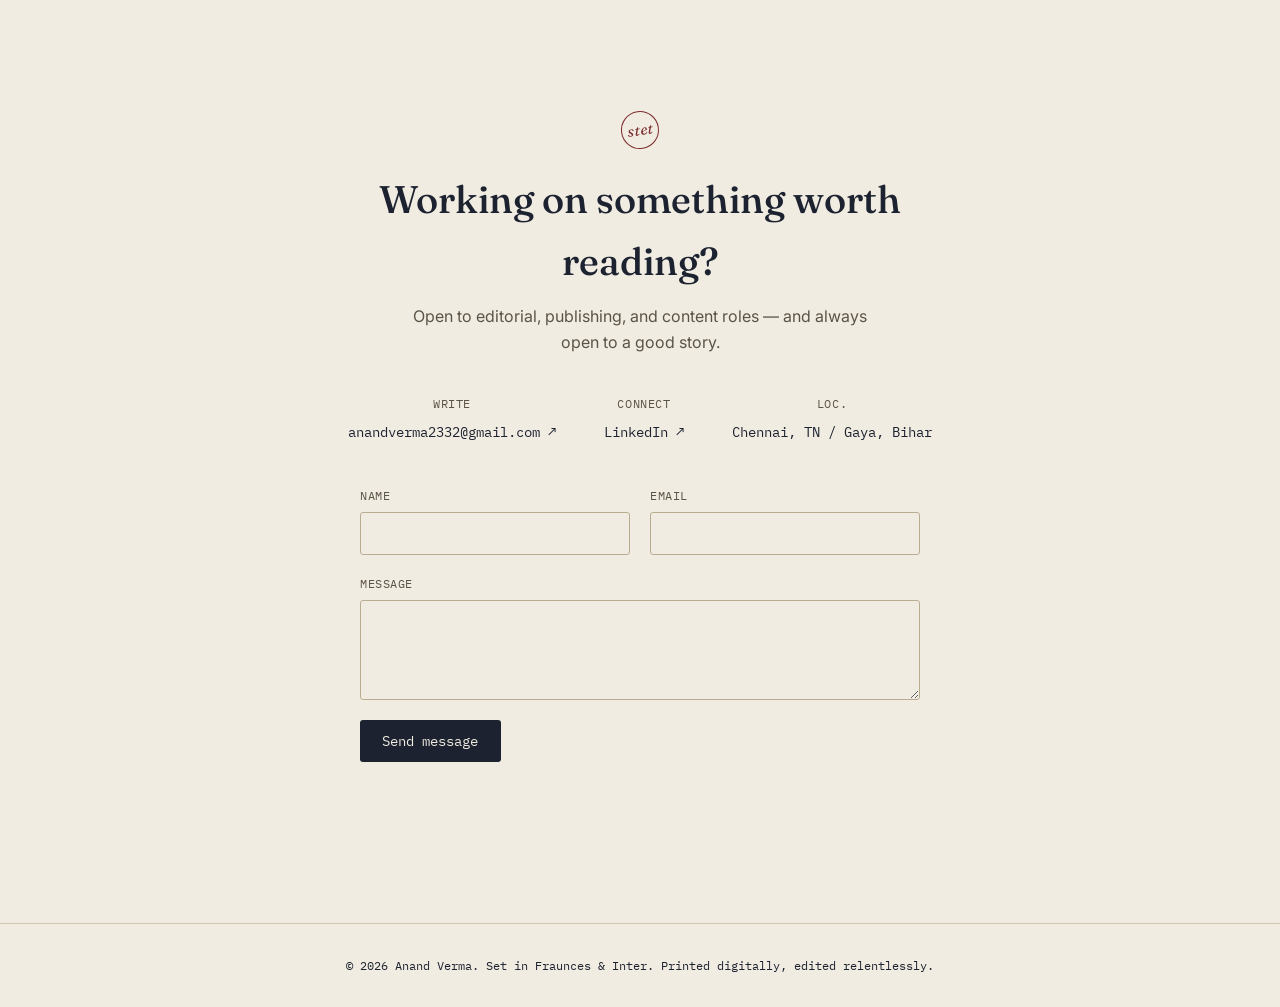
==== commit bce48cdb: "Update index.html" ====
--- a/index.html
+++ b/index.html
@@ -321,7 +321,7 @@
       <form class="contact-form" id="contactForm">
         <!-- Get a free access key at https://web3forms.com — takes 30 seconds, no account needed.
              Paste it below in place of YOUR_ACCESS_KEY_HERE. -->
-        <input type="hidden" name="access_key" value="YOUR_ACCESS_KEY_HERE">
+        <input type="hidden" name="access_key" value="08df3f34-d45b-4f16-a366-c7cc355c675c">
         <input type="checkbox" name="botcheck" class="hp-field" tabindex="-1" autocomplete="off">
         <input type="hidden" name="subject" value="New message from anandverma.in">
 
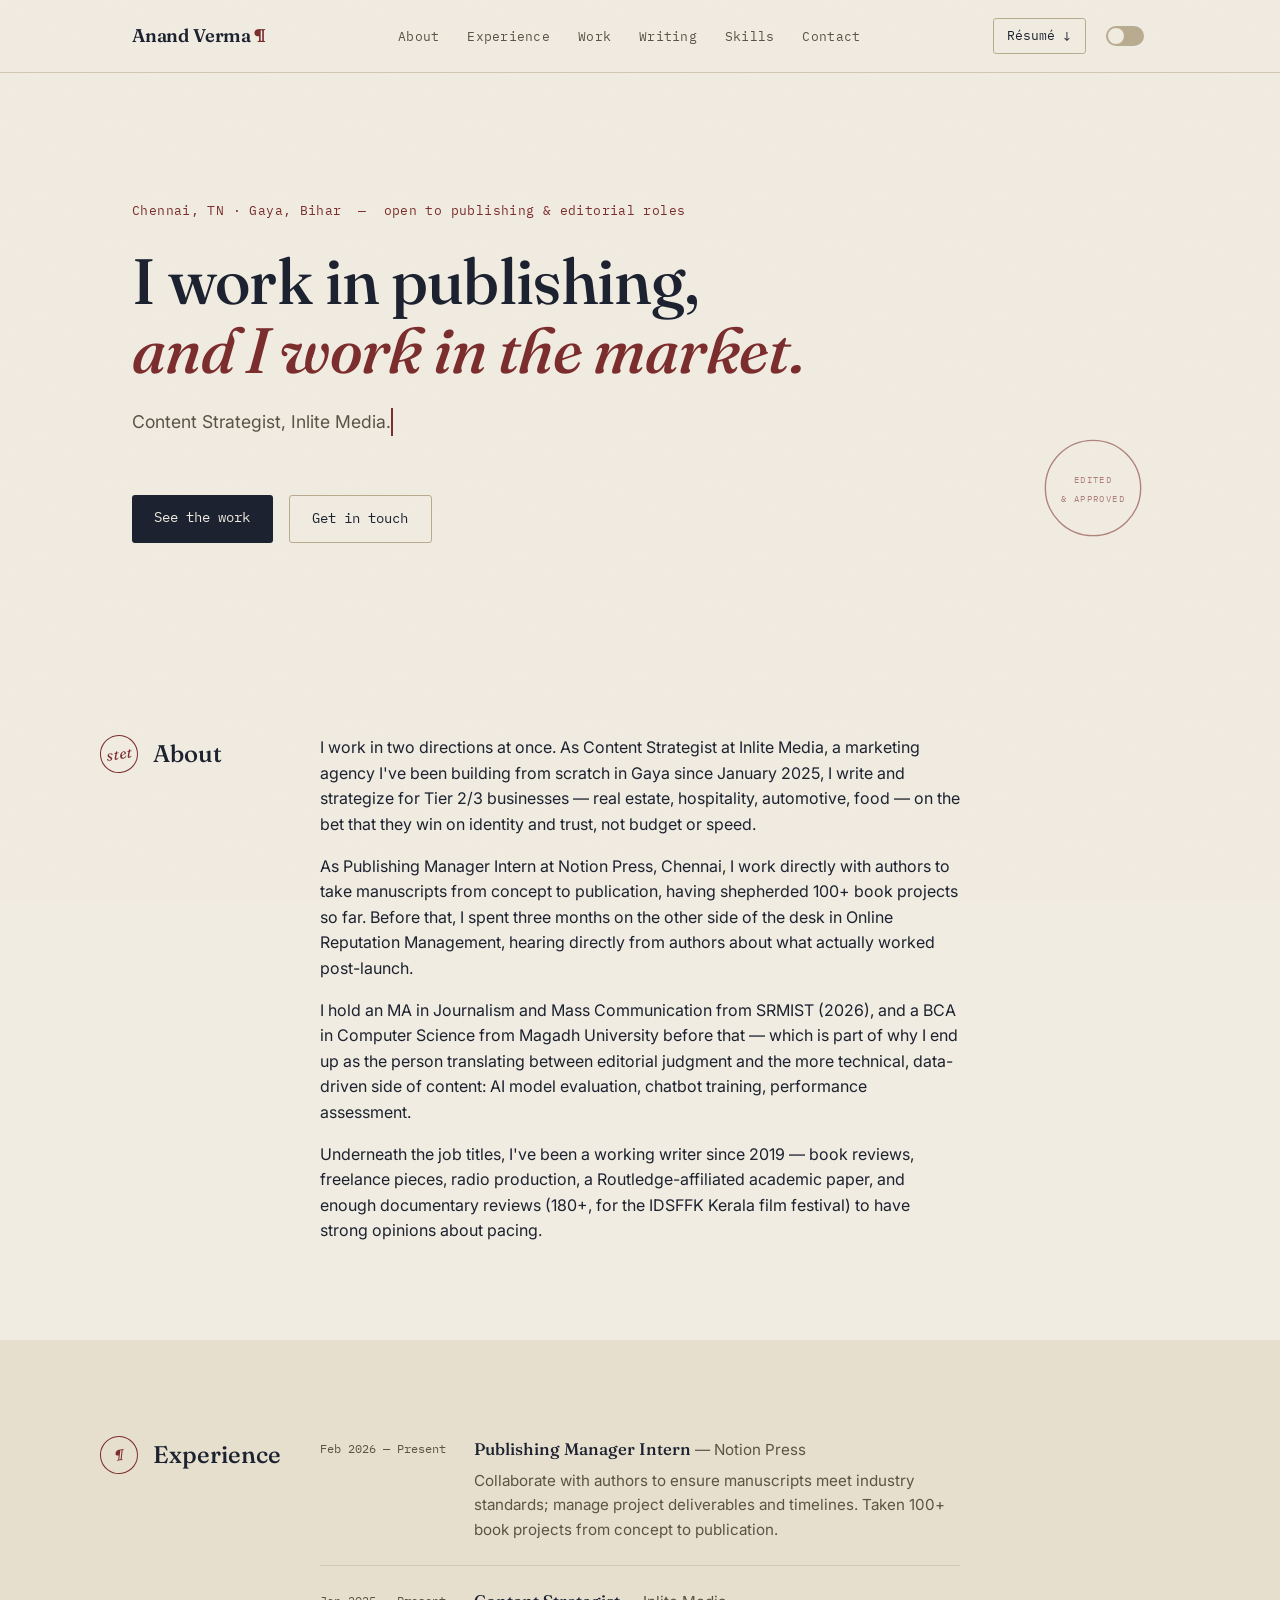
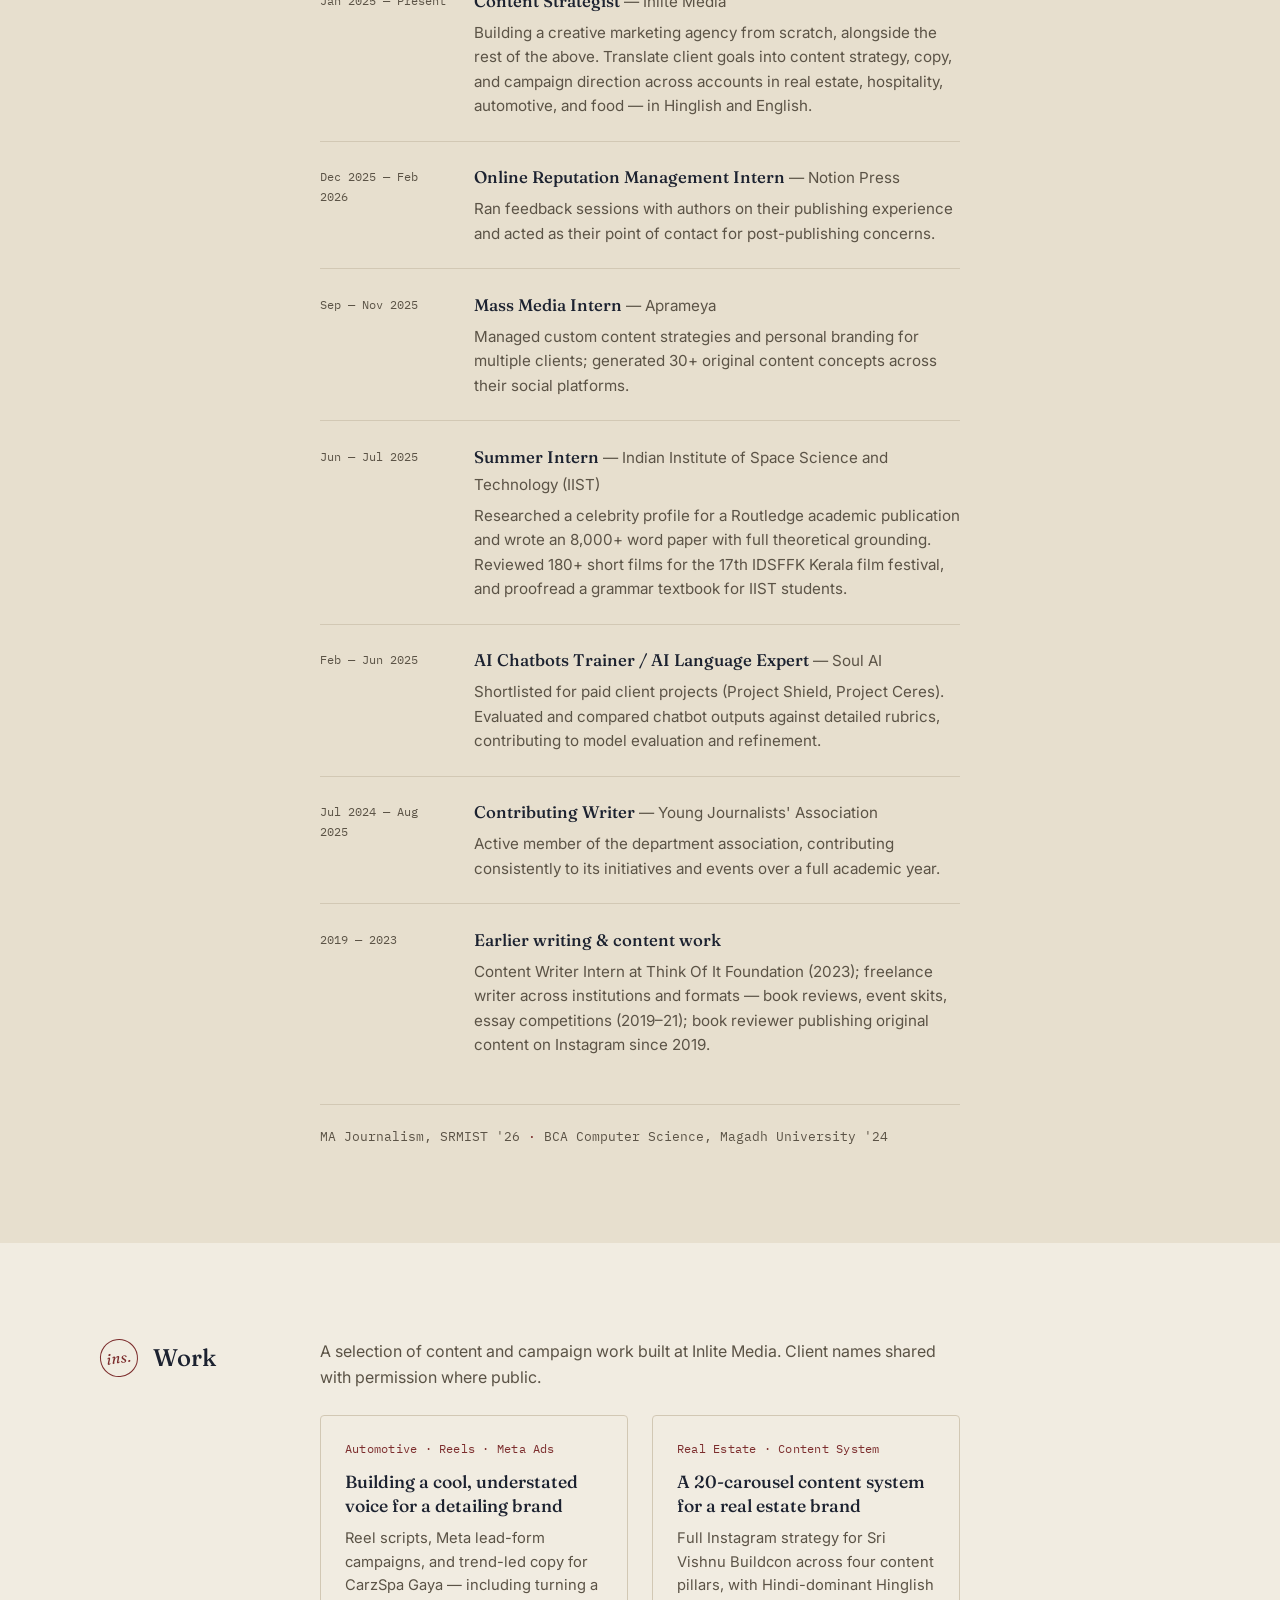
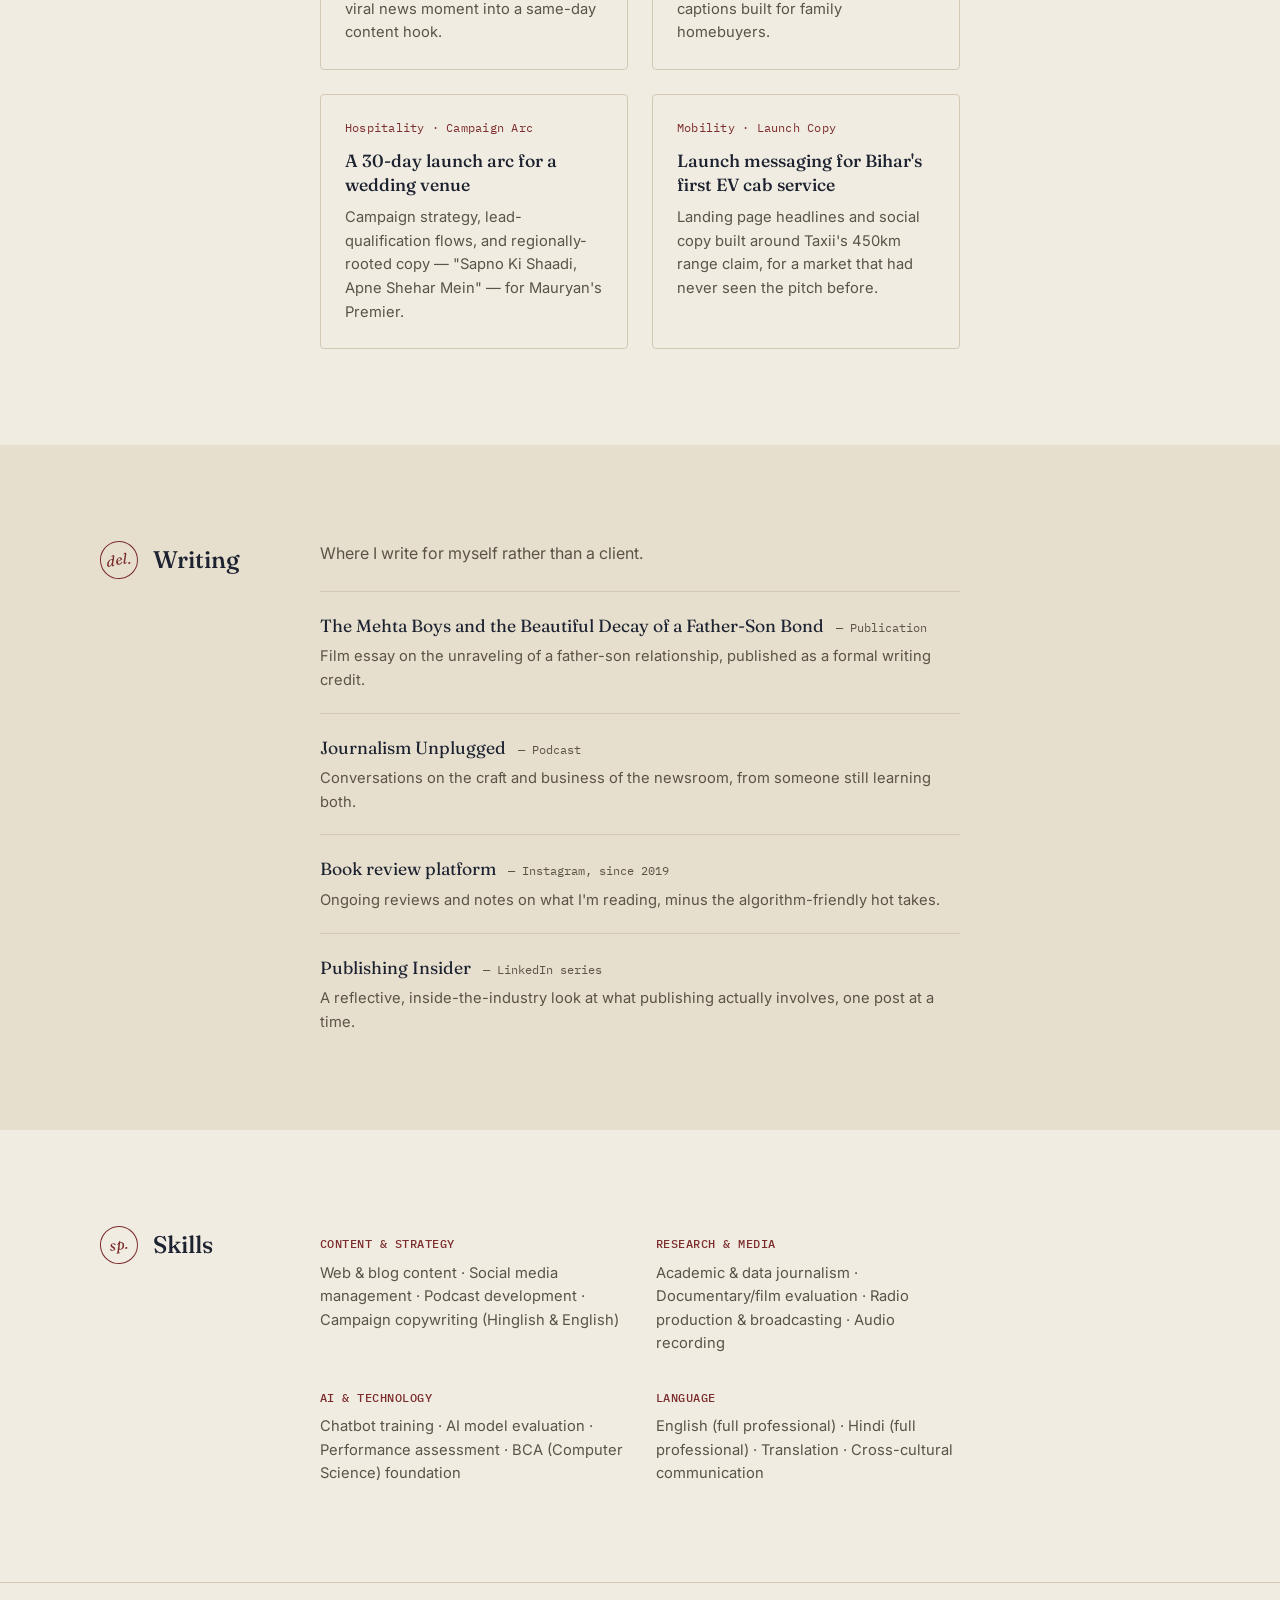
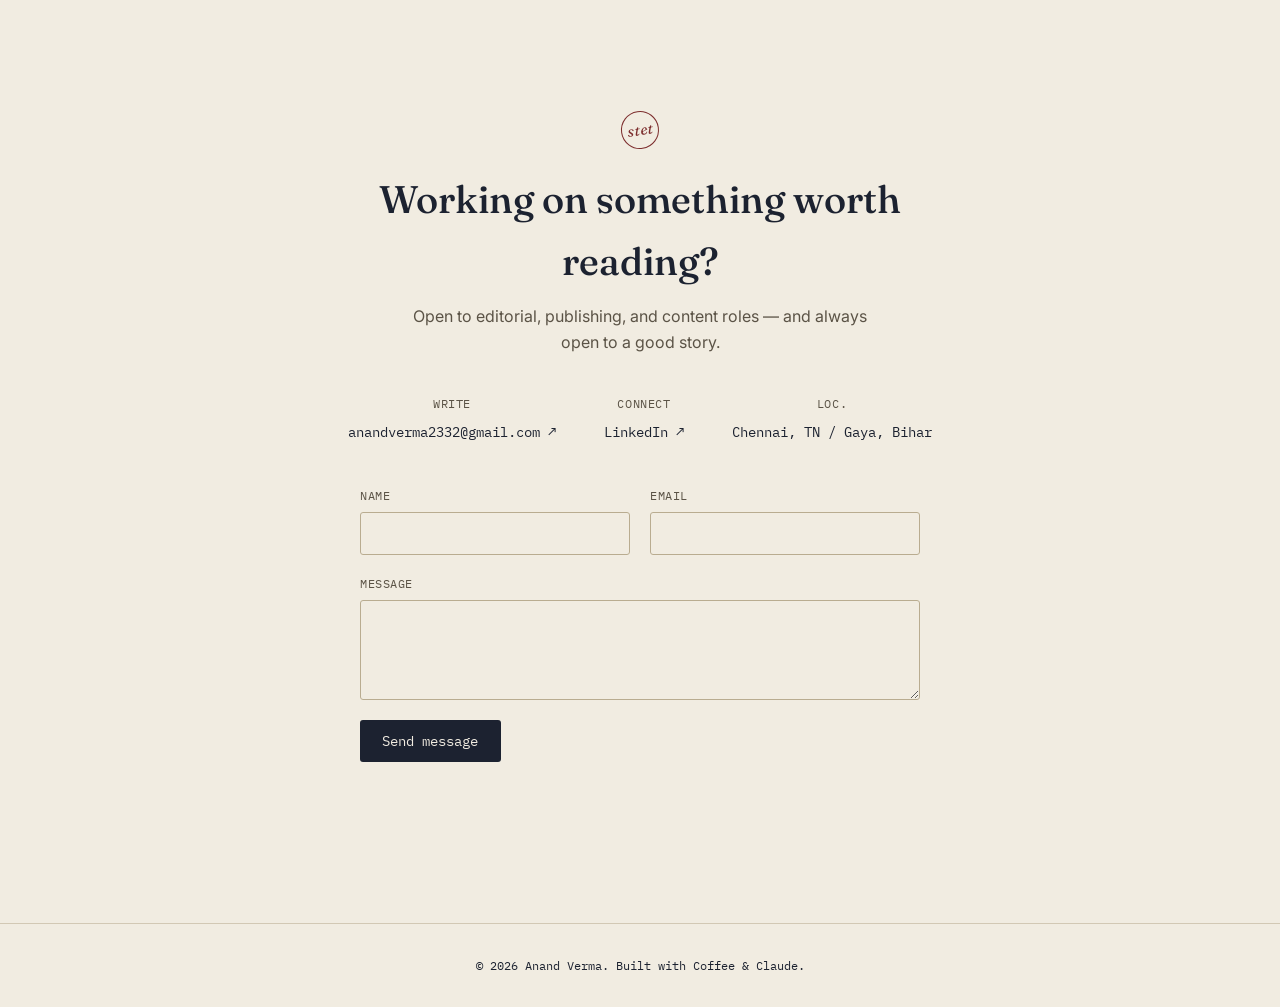
==== commit 74e3a63a: "Update index.html" ====
--- a/index.html
+++ b/index.html
@@ -310,7 +310,7 @@
         </div>
         <div>
           <span class="contact-label">Connect</span>
-          <a href="https://www.linkedin.com/in/anandverma-18384817a/" target="_blank" rel="noopener">LinkedIn ↗</a>
+          <a href="https://www.linkedin.com/in/anand-verma-18384817a/" target="_blank" rel="noopener">LinkedIn ↗</a>
         </div>
         <div>
           <span class="contact-label">Loc.</span>
@@ -351,7 +351,7 @@
 </main>
 
 <footer class="colophon">
-  <p>© <span id="year"></span> Anand Verma. Set in Fraunces &amp; Inter. Printed digitally, edited relentlessly.</p>
+  <p>© <span id="year"></span> Anand Verma. Built with Coffee &amp; Claude. </p>
 </footer>
 
 <script src="script.js"></script>
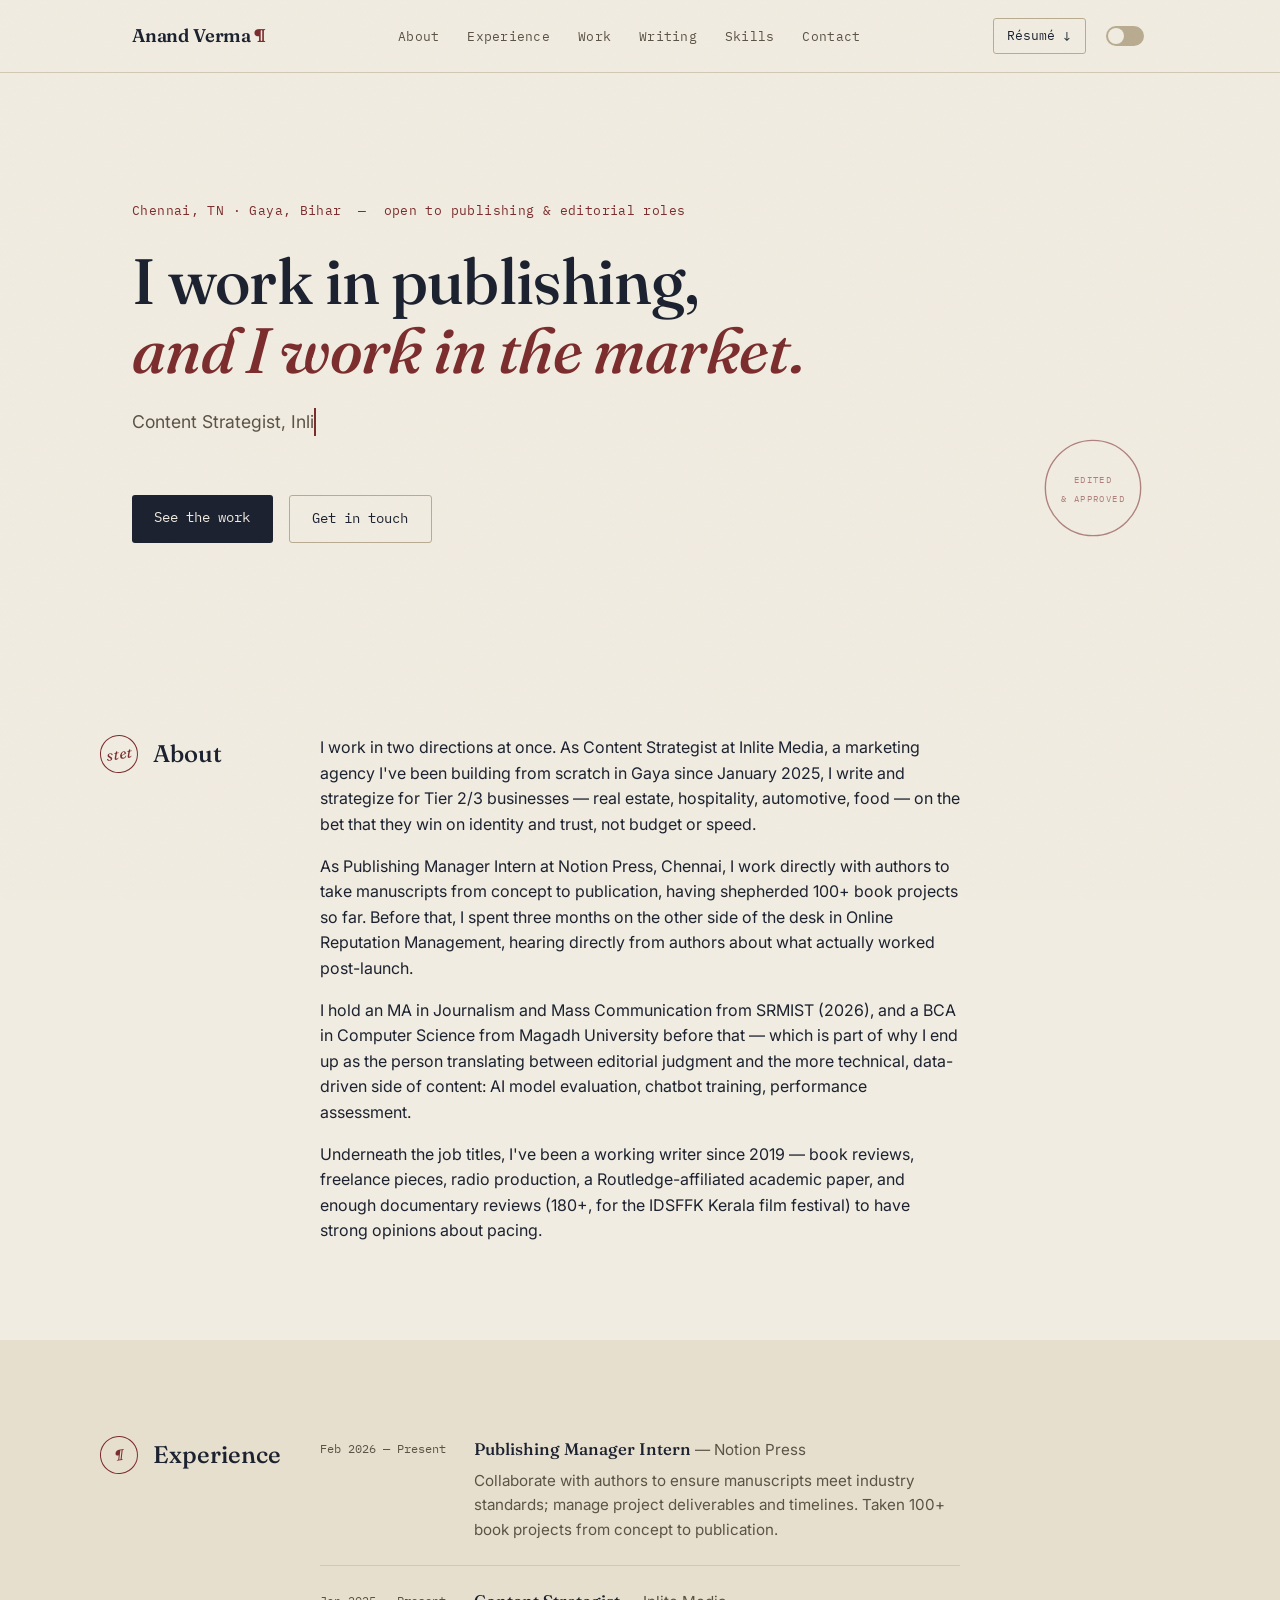
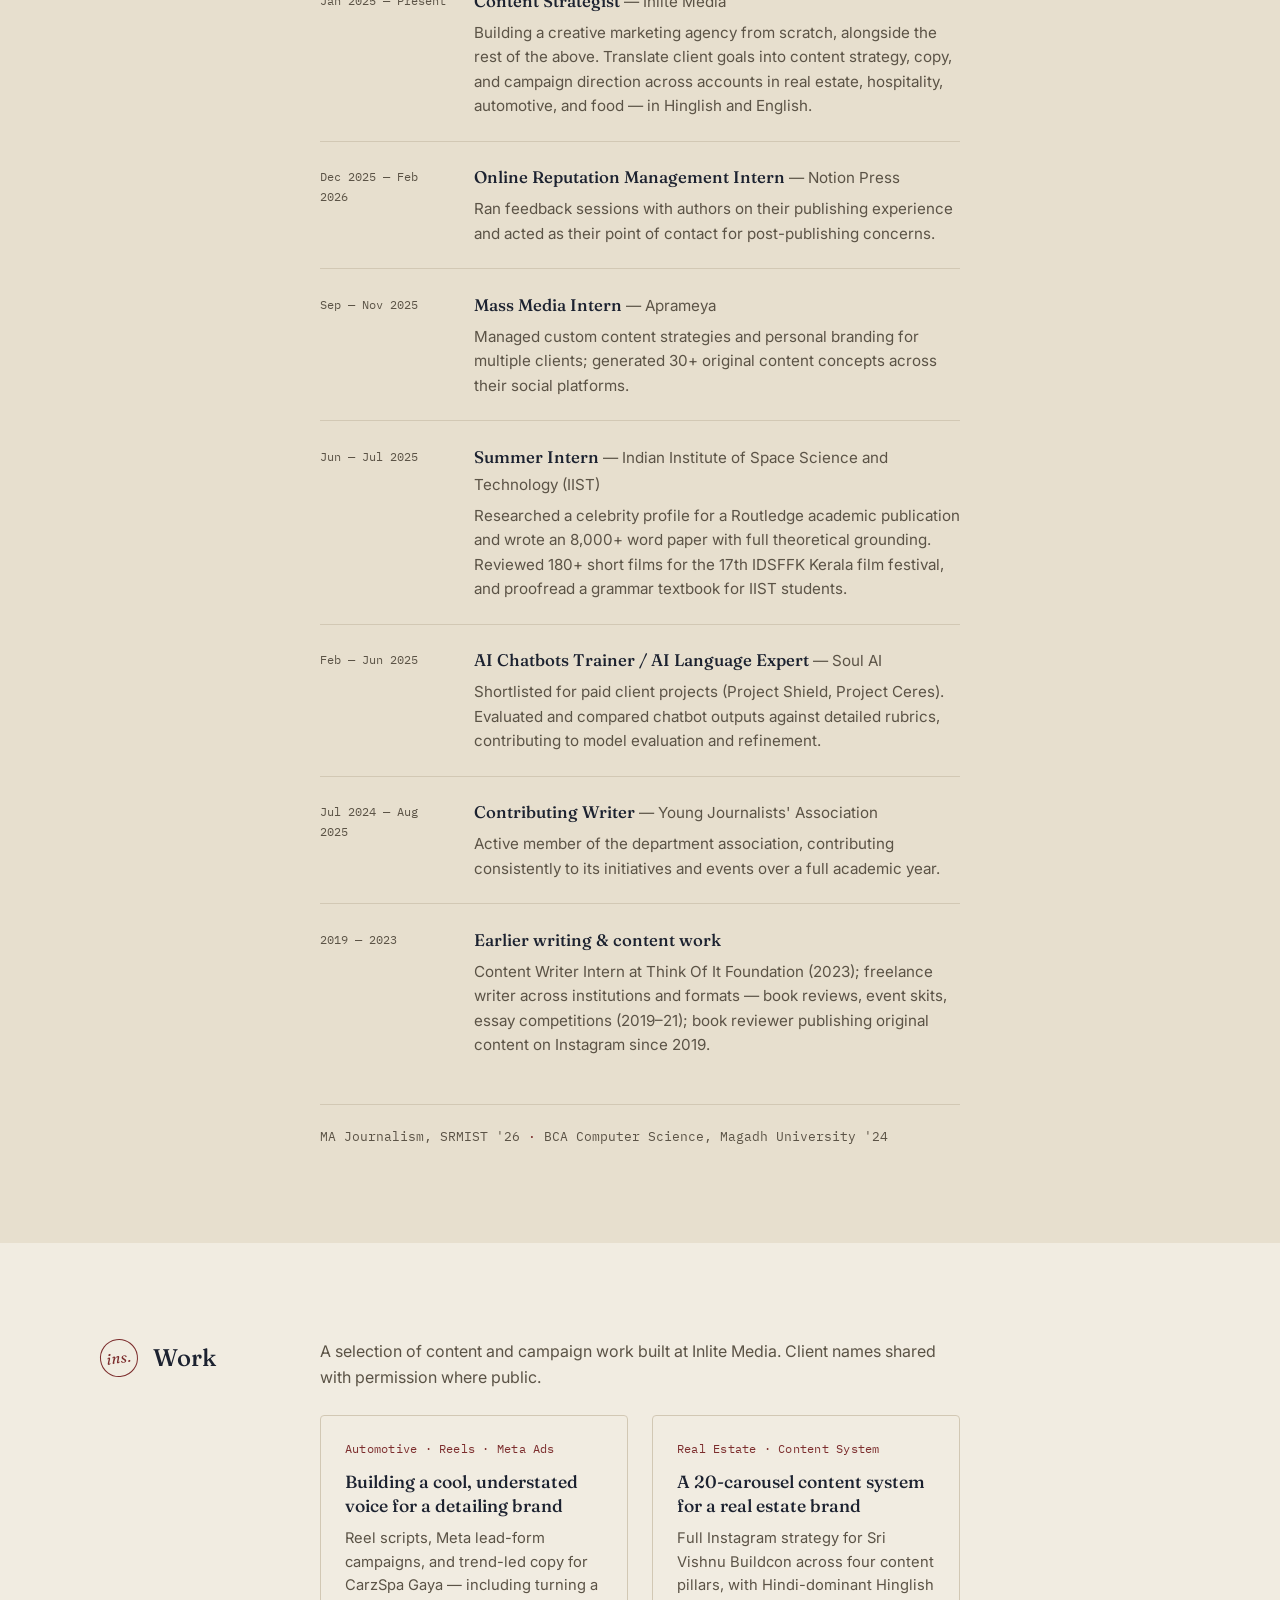
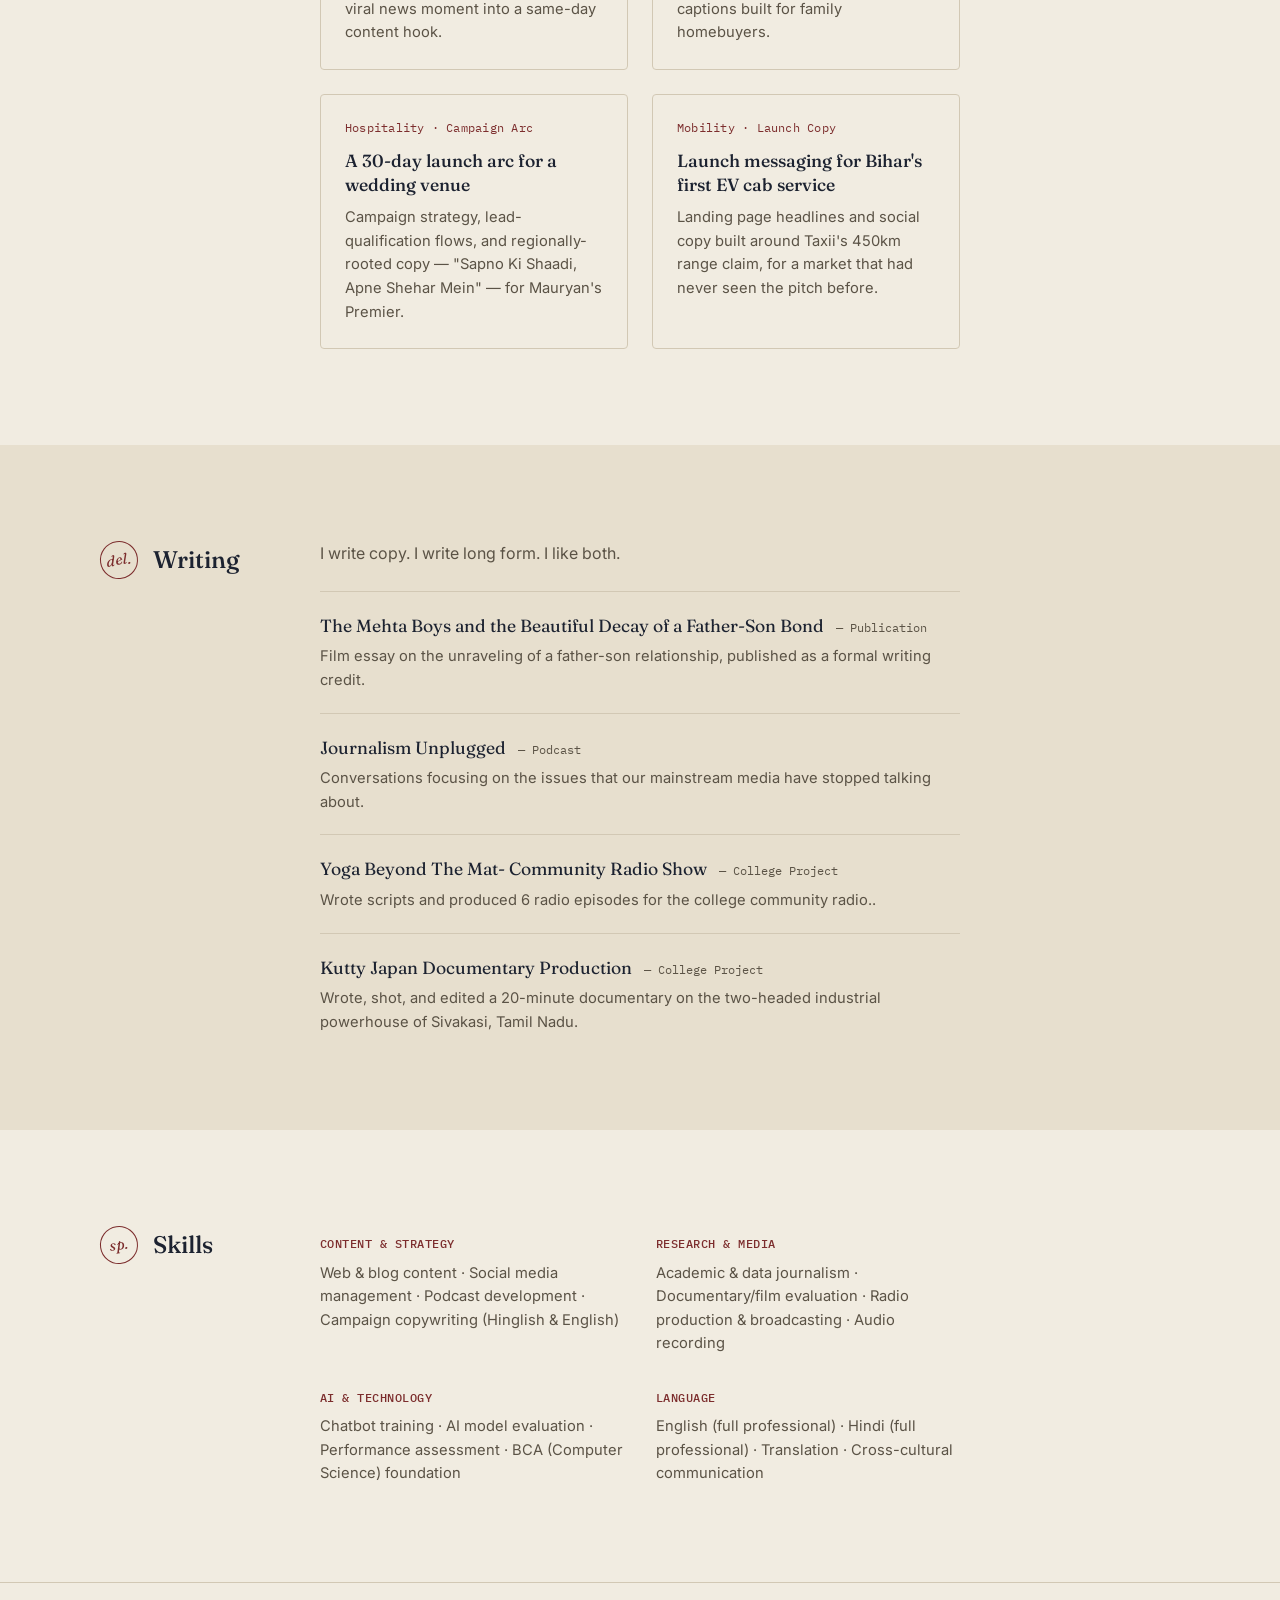
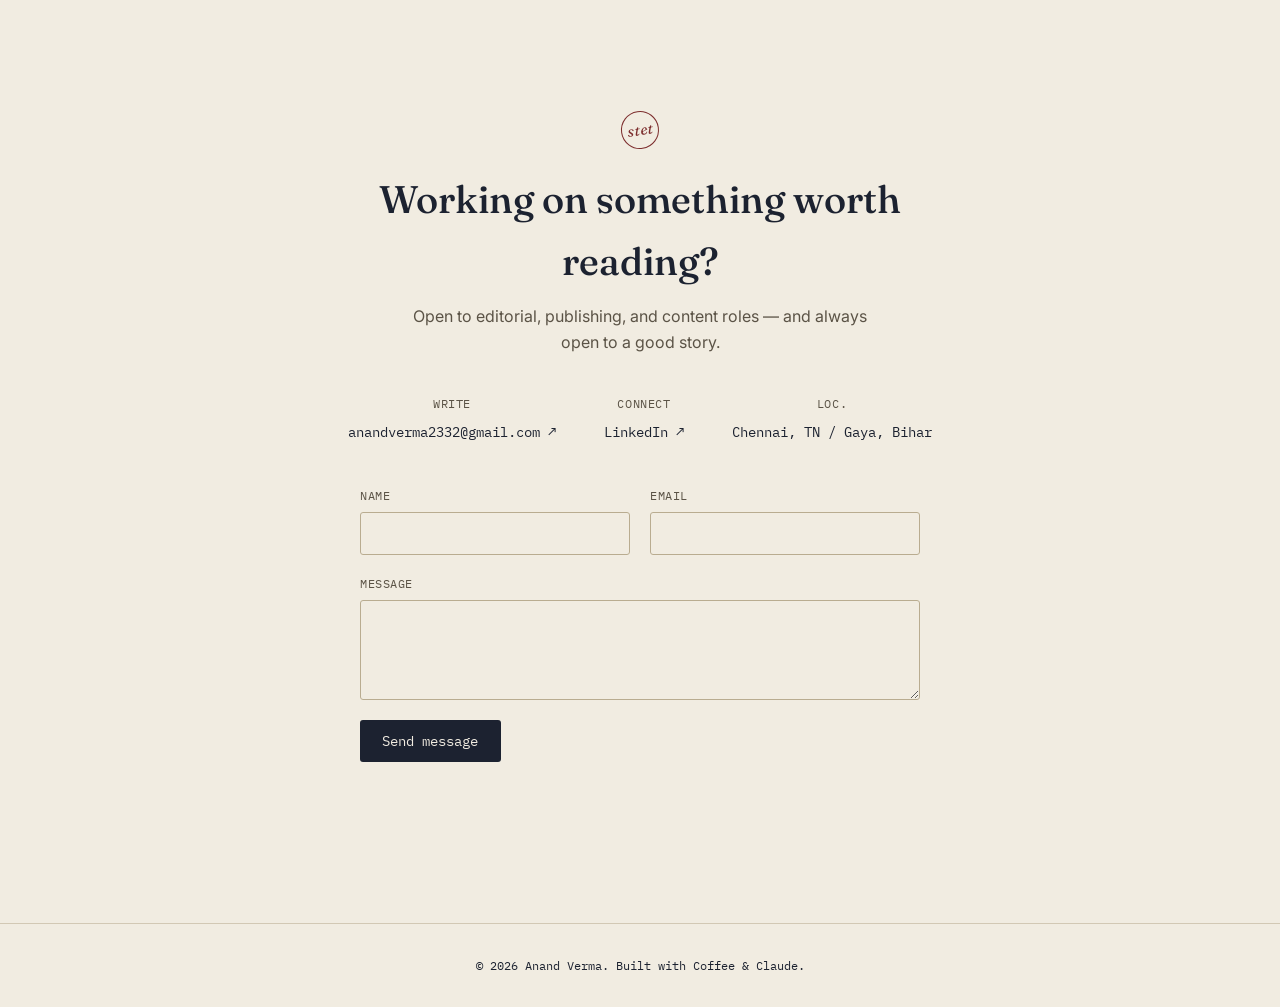
==== commit d49ea45a: "Update index.html" ====
--- a/index.html
+++ b/index.html
@@ -235,31 +235,31 @@
         <h2>Writing</h2>
       </div>
       <div class="section-body">
-        <p class="section-intro">Where I write for myself rather than a client.</p>
+        <p class="section-intro">I write copy. I write long form. I like both.</p>
 
         <ul class="writing-list">
           <li>
-            <a href="#" class="writing-item">
+            <a href="https://cutandprintnewsletter.substack.com/p/12?open=false#%C2%A7guest-contribution" class="writing-item">
               <span class="writing-title">The Mehta Boys and the Beautiful Decay of a Father-Son Bond <span class="writing-type mono">— Publication</span></span>
               <span class="writing-desc">Film essay on the unraveling of a father-son relationship, published as a formal writing credit.</span>
             </a>
           </li>
           <li>
-            <a href="#" class="writing-item">
+            <a href="https://open.spotify.com/show/3CX8EGooiAzZdOXdd201q1" class="writing-item">
               <span class="writing-title">Journalism Unplugged <span class="writing-type mono">— Podcast</span></span>
-              <span class="writing-desc">Conversations on the craft and business of the newsroom, from someone still learning both.</span>
+              <span class="writing-desc">Conversations focusing on the issues that our mainstream media have stopped talking about.</span>
             </a>
           </li>
           <li>
-            <a href="#" class="writing-item">
-              <span class="writing-title">Book review platform <span class="writing-type mono">— Instagram, since 2019</span></span>
-              <span class="writing-desc">Ongoing reviews and notes on what I'm reading, minus the algorithm-friendly hot takes.</span>
+            <a href="https://drive.google.com/drive/folders/19rKkXh2o98e52k-zDtZ3808F44zzuFdt?usp=sharing" class="writing-item">
+              <span class="writing-title">Yoga Beyond The Mat- Community Radio Show <span class="writing-type mono">— College Project</span></span>
+              <span class="writing-desc">Wrote scripts and produced 6 radio episodes for the college community radio..</span>
             </a>
           </li>
           <li>
-            <a href="#" class="writing-item">
-              <span class="writing-title">Publishing Insider <span class="writing-type mono">— LinkedIn series</span></span>
-              <span class="writing-desc">A reflective, inside-the-industry look at what publishing actually involves, one post at a time.</span>
+            <a href="https://drive.google.com/file/d/1ai6nYiEL8IZHi0SgXp-3LaJjOQsr9_2S/view?usp=drive_link&usp=embed_facebook" class="writing-item">
+              <span class="writing-title">Kutty Japan Documentary Production <span class="writing-type mono">— College Project</span></span>
+              <span class="writing-desc">Wrote, shot, and edited a 20-minute documentary on the two-headed industrial powerhouse of Sivakasi, Tamil Nadu.</span>
             </a>
           </li>
         </ul>
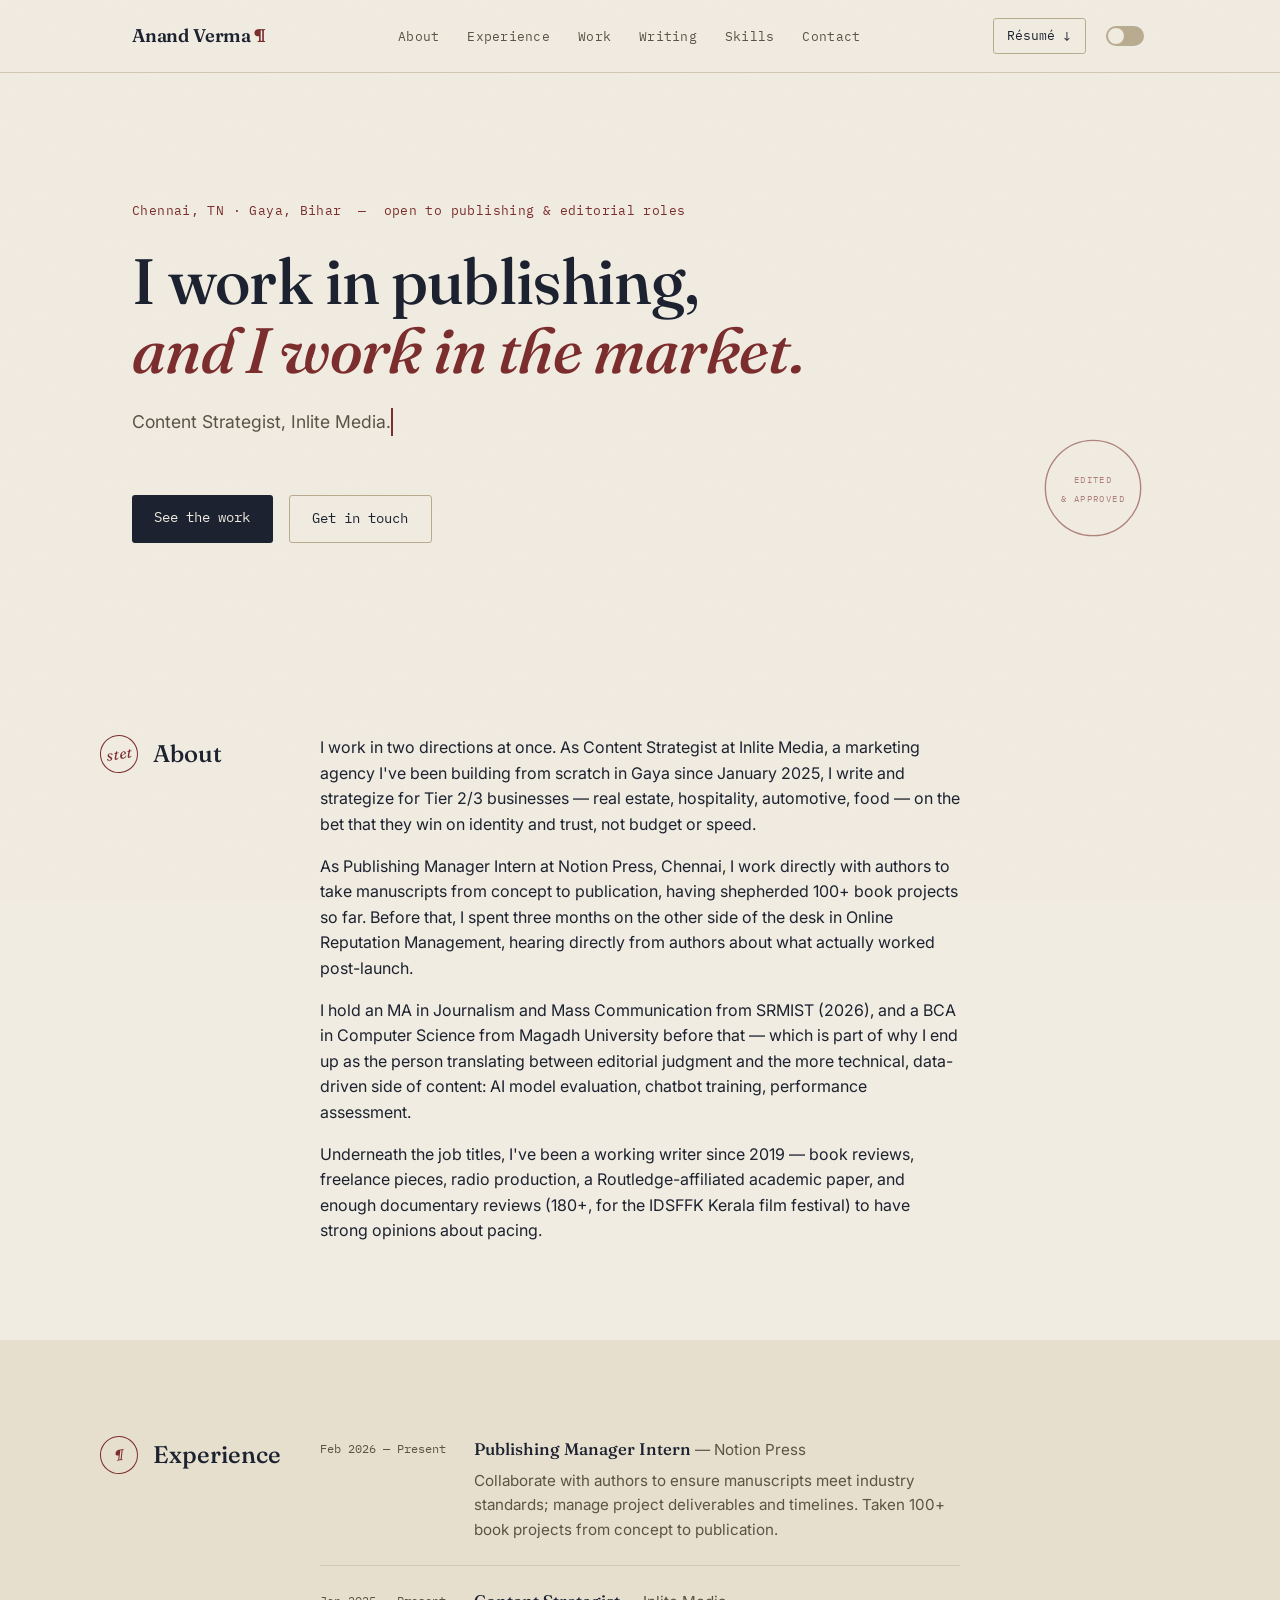
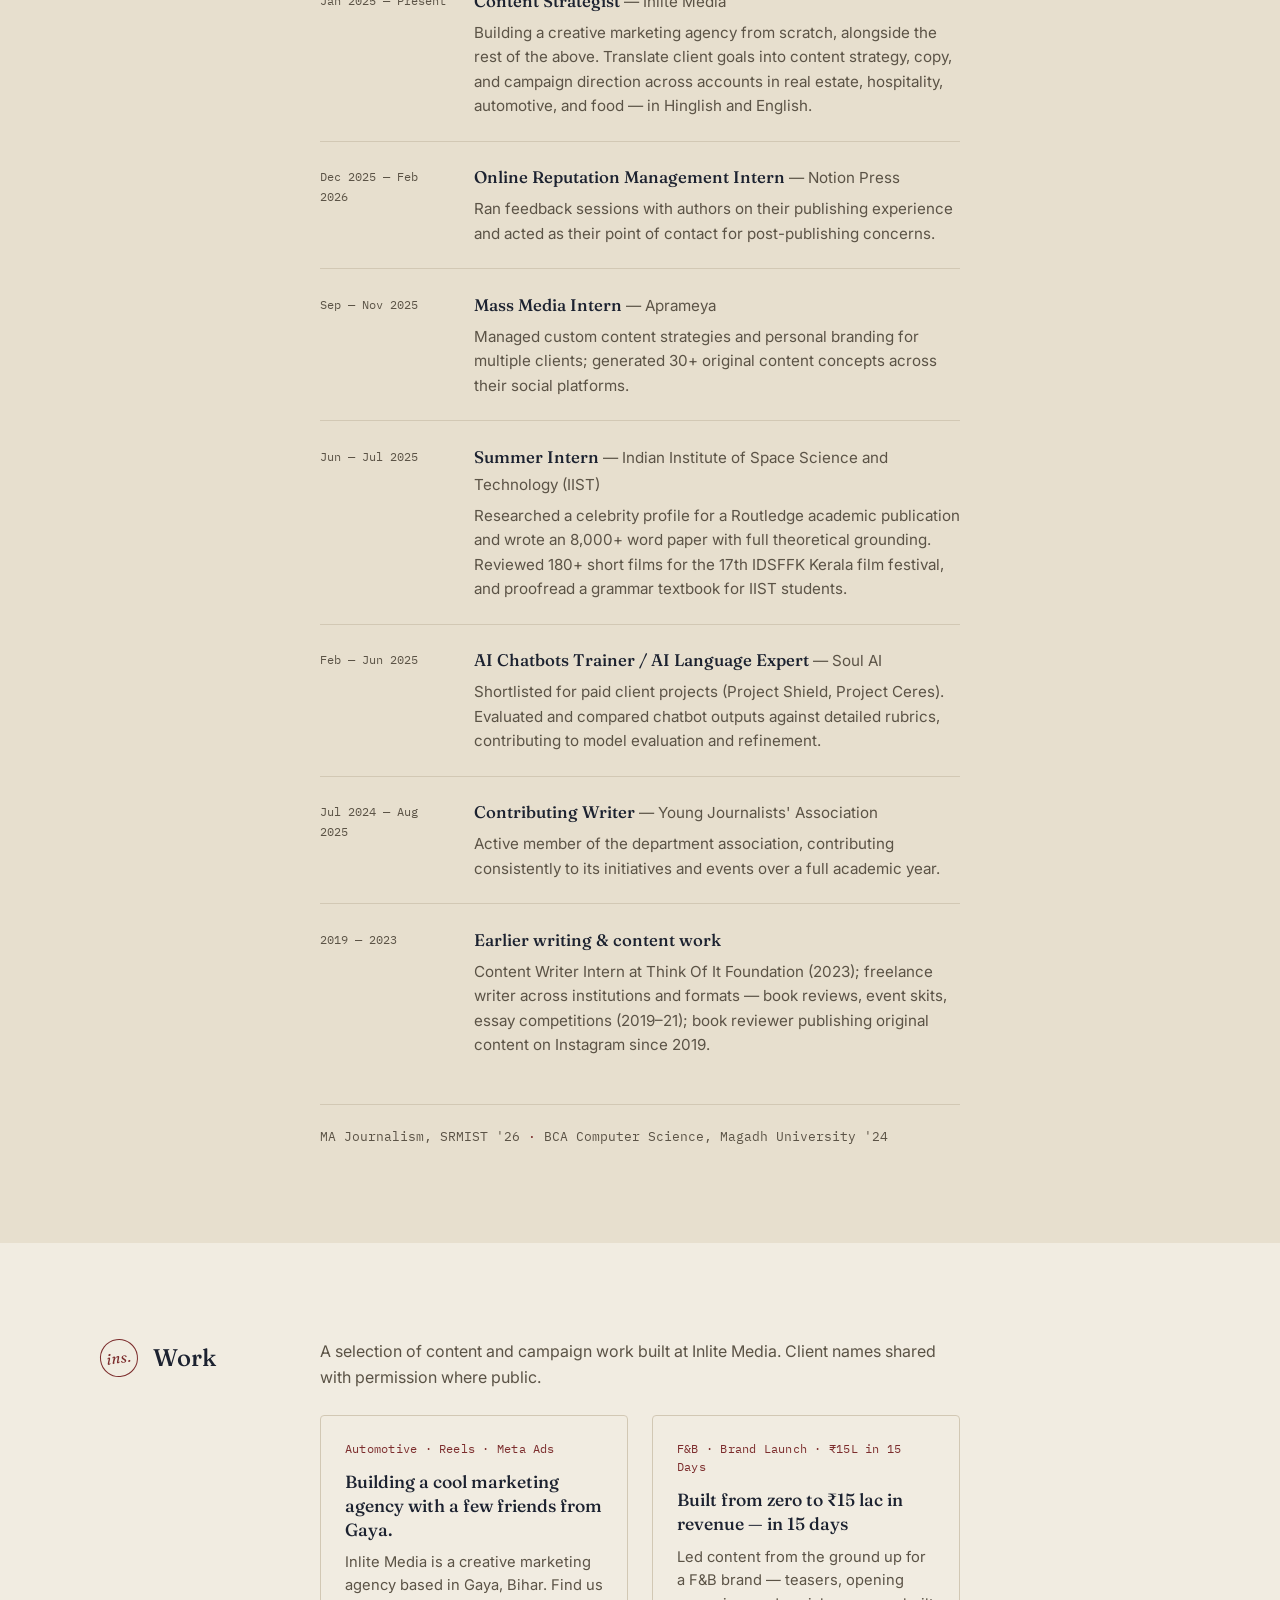
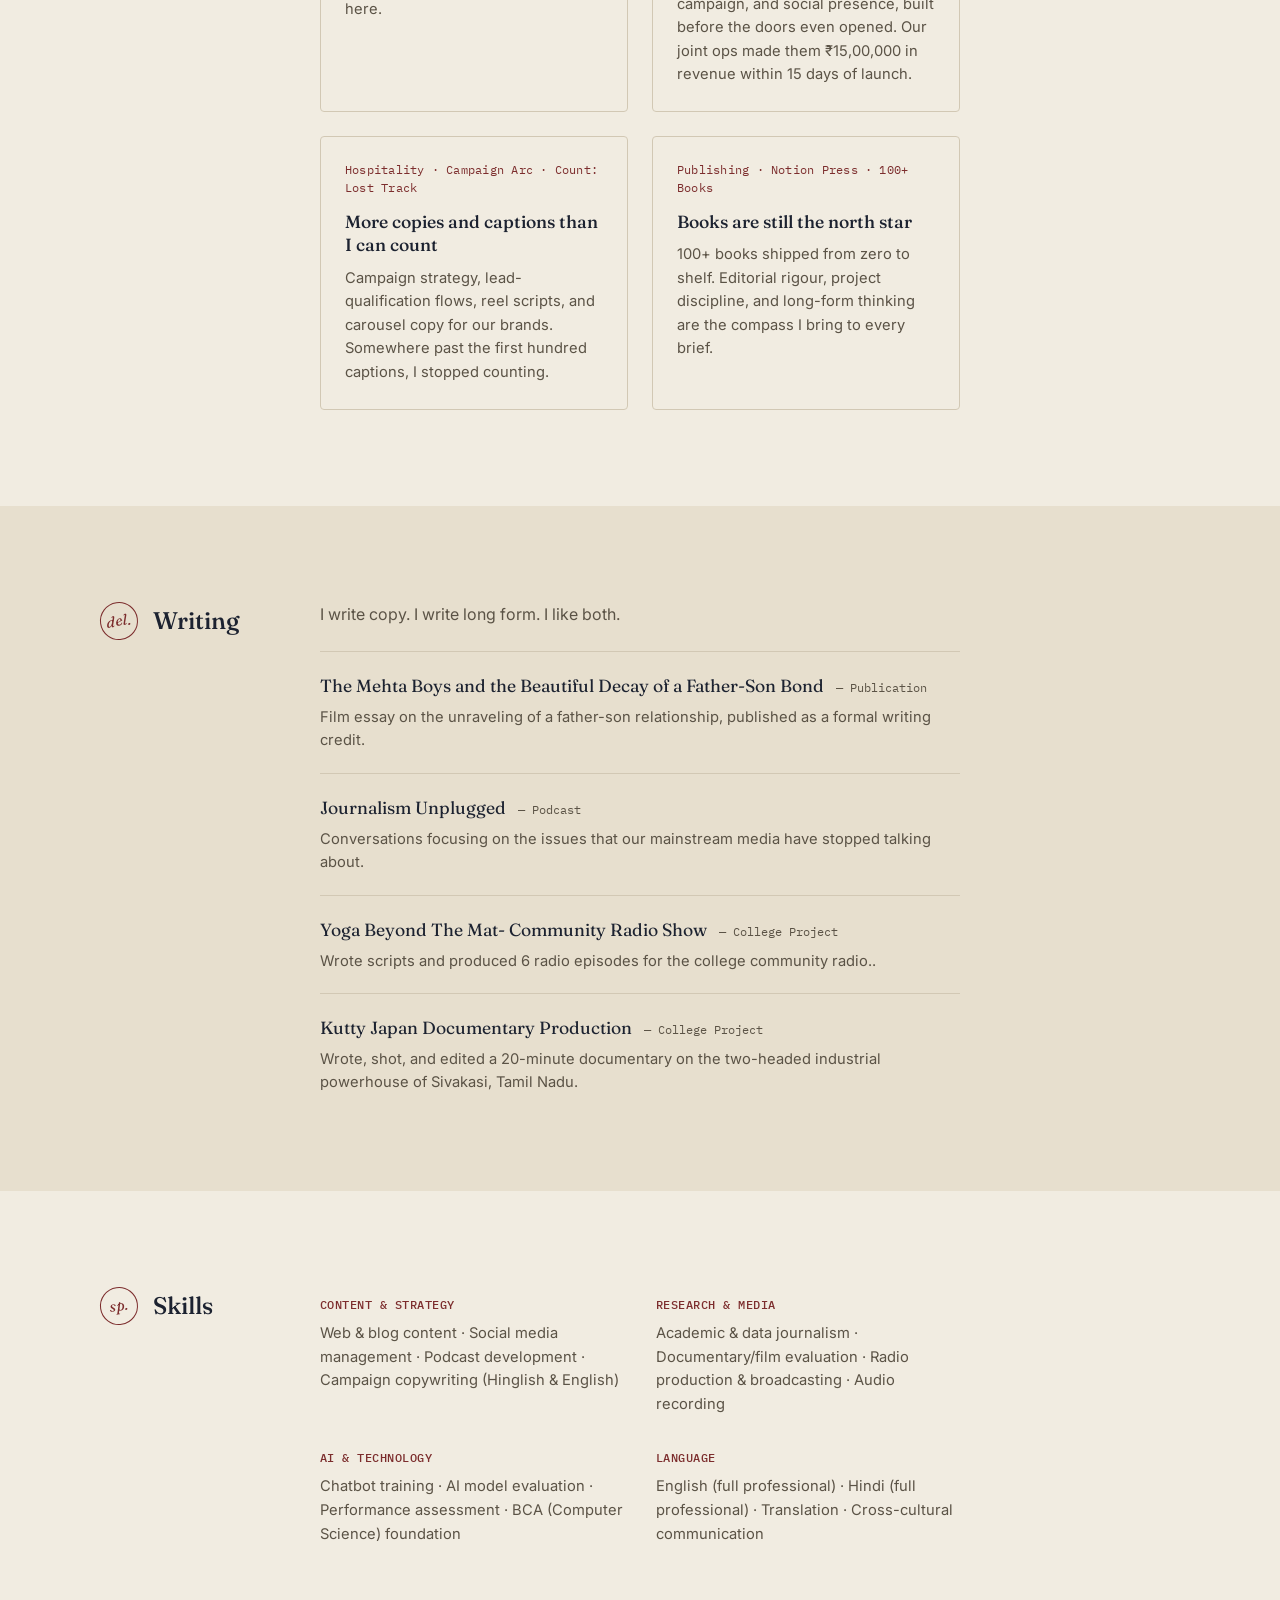
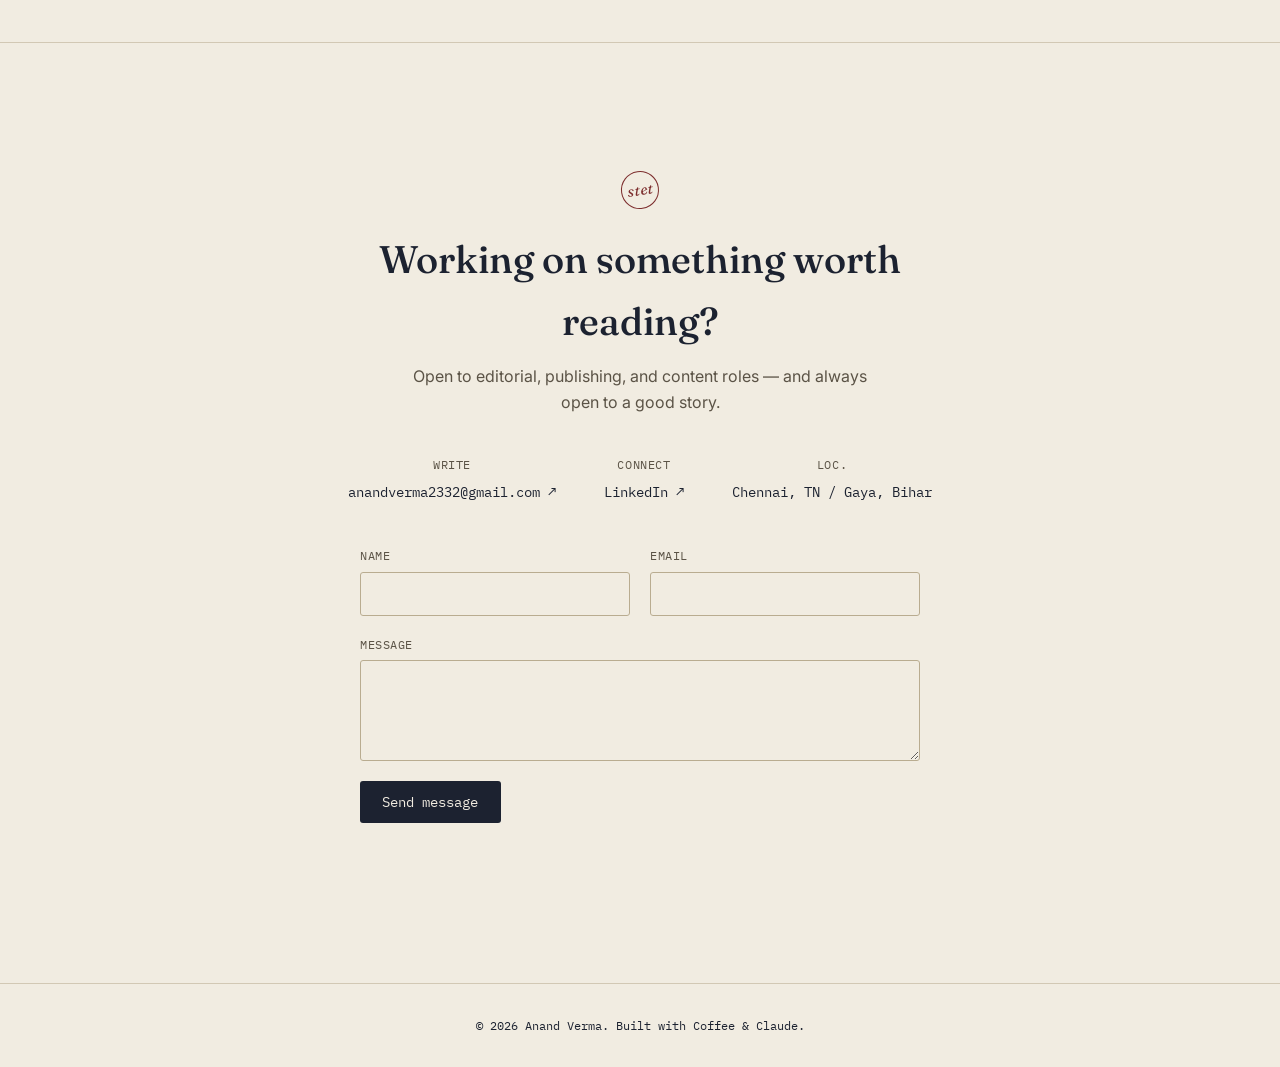
==== commit 27d891fb: "Update index.html" ====
--- a/index.html
+++ b/index.html
@@ -198,29 +198,34 @@
 
         <div class="work-grid">
 
+<article class="work-card">
+  <p class="work-tags mono">Automotive · Reels · Meta Ads</p>
+  <h3>Building a cool marketing agency with a few friends from Gaya.</h3>
+  <p>
+    Inlite Media is a creative marketing agency based in Gaya, Bihar.
+    <a href="https://www.inlitemedia.in/" target="_blank" rel="noopener noreferrer">
+      Find us here.
+    </a>
+  </p>
+</article>
+
+    <article class="work-card">
+  <p class="work-tags mono">F&amp;B · Brand Launch · ₹15L in 15 Days</p>
+  <h3>Built from zero to ₹15 lac in revenue — in 15 days</h3>
+  <p>Led content from the ground up for a F&B brand — teasers, opening campaign, and social presence, built before the doors even opened. Our joint ops made them ₹15,00,000 in revenue within 15 days of launch.</p>
+</article>
+
+         <article class="work-card">
+  <p class="work-tags mono">Hospitality · Campaign Arc · Count: Lost Track</p>
+  <h3>More copies and captions than I can count</h3>
+  <p>Campaign strategy, lead-qualification flows, reel scripts, and carousel copy for our brands. Somewhere past the first hundred captions, I stopped counting.</p>
+</article>
+
           <article class="work-card">
-            <p class="work-tags mono">Automotive · Reels · Meta Ads</p>
-            <h3>Building a cool, understated voice for a detailing brand</h3>
-            <p>Reel scripts, Meta lead-form campaigns, and trend-led copy for CarzSpa Gaya — including turning a viral news moment into a same-day content hook.</p>
-          </article>
-
-          <article class="work-card">
-            <p class="work-tags mono">Real Estate · Content System</p>
-            <h3>A 20-carousel content system for a real estate brand</h3>
-            <p>Full Instagram strategy for Sri Vishnu Buildcon across four content pillars, with Hindi-dominant Hinglish captions built for family homebuyers.</p>
-          </article>
-
-          <article class="work-card">
-            <p class="work-tags mono">Hospitality · Campaign Arc</p>
-            <h3>A 30-day launch arc for a wedding venue</h3>
-            <p>Campaign strategy, lead-qualification flows, and regionally-rooted copy — "Sapno Ki Shaadi, Apne Shehar Mein" — for Mauryan's Premier.</p>
-          </article>
-
-          <article class="work-card">
-            <p class="work-tags mono">Mobility · Launch Copy</p>
-            <h3>Launch messaging for Bihar's first EV cab service</h3>
-            <p>Landing page headlines and social copy built around Taxii's 450km range claim, for a market that had never seen the pitch before.</p>
-          </article>
+  <p class="work-tags mono">Publishing · Notion Press · 100+ Books</p>
+  <h3>Books are still the north star</h3>
+  <p>100+ books shipped from zero to shelf. Editorial rigour, project discipline, and long-form thinking are the compass I bring to every brief.</p>
+</article>
 
         </div>
       </div>
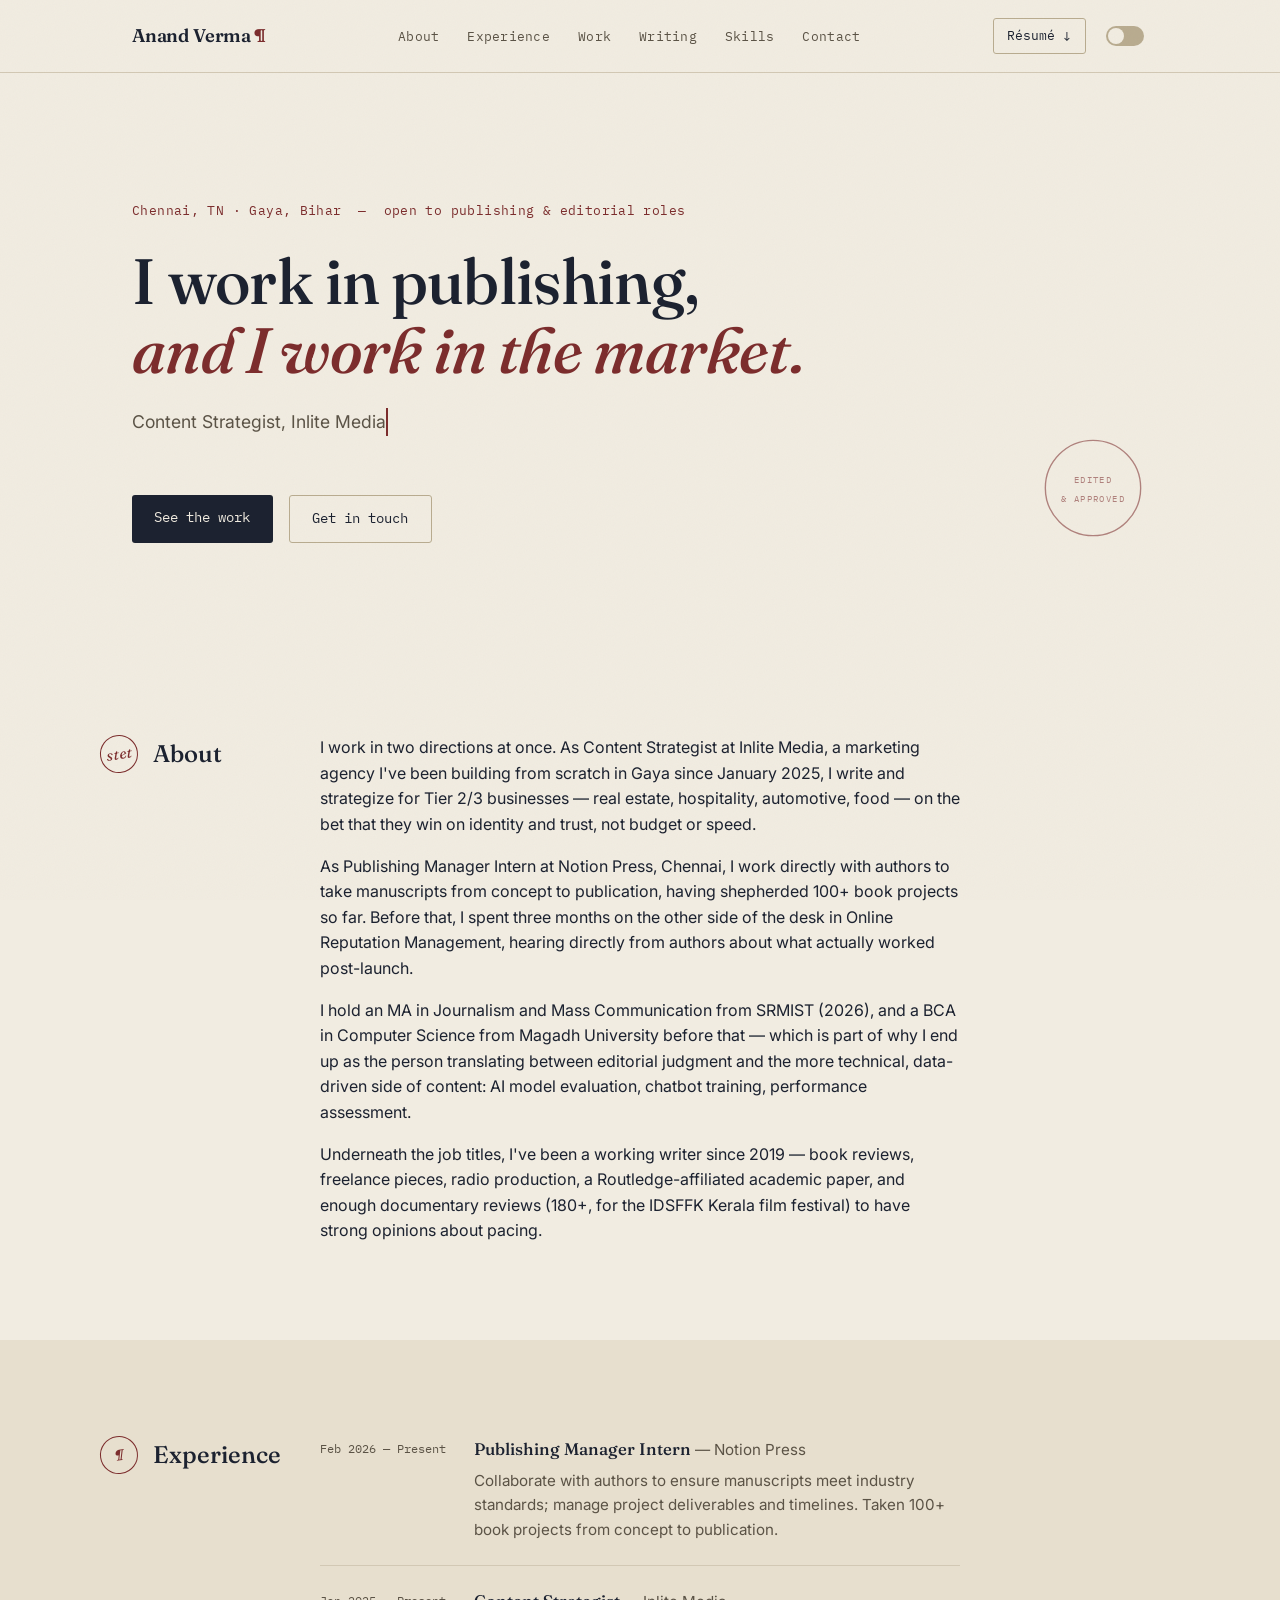
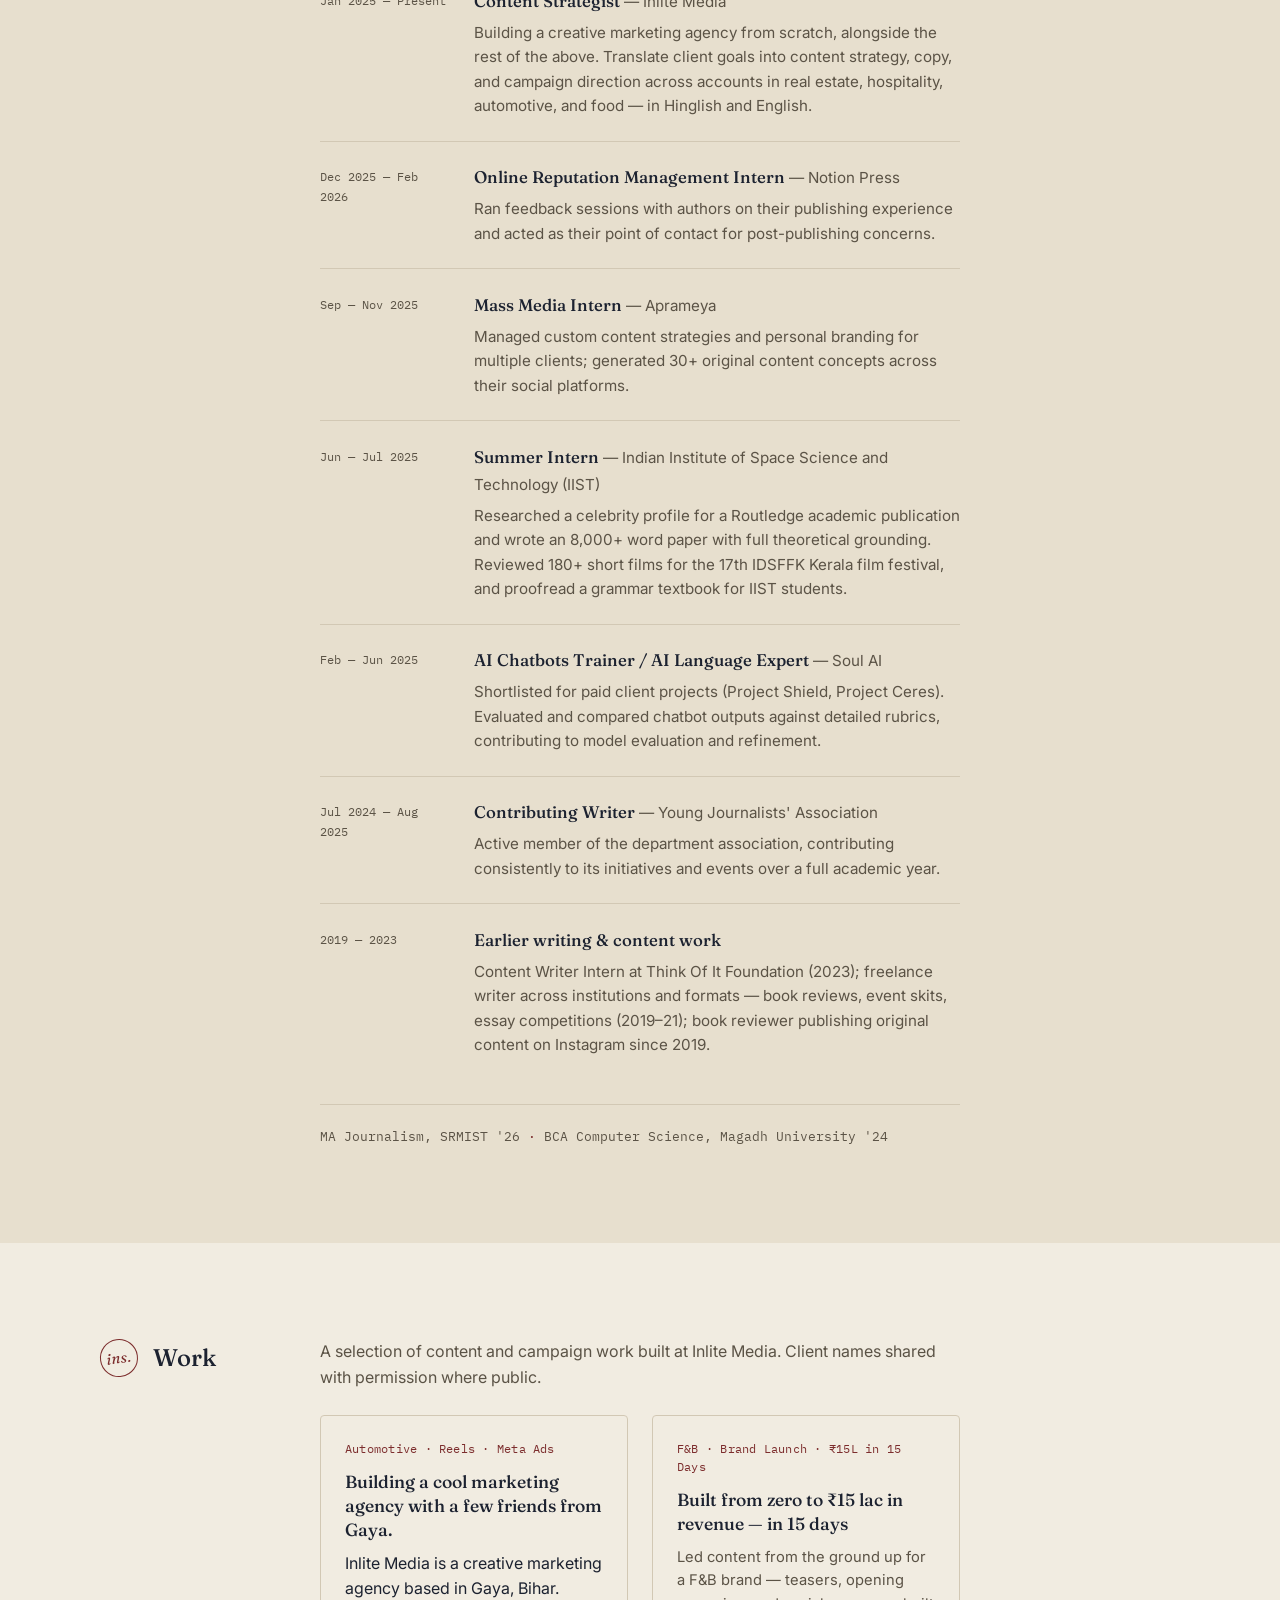
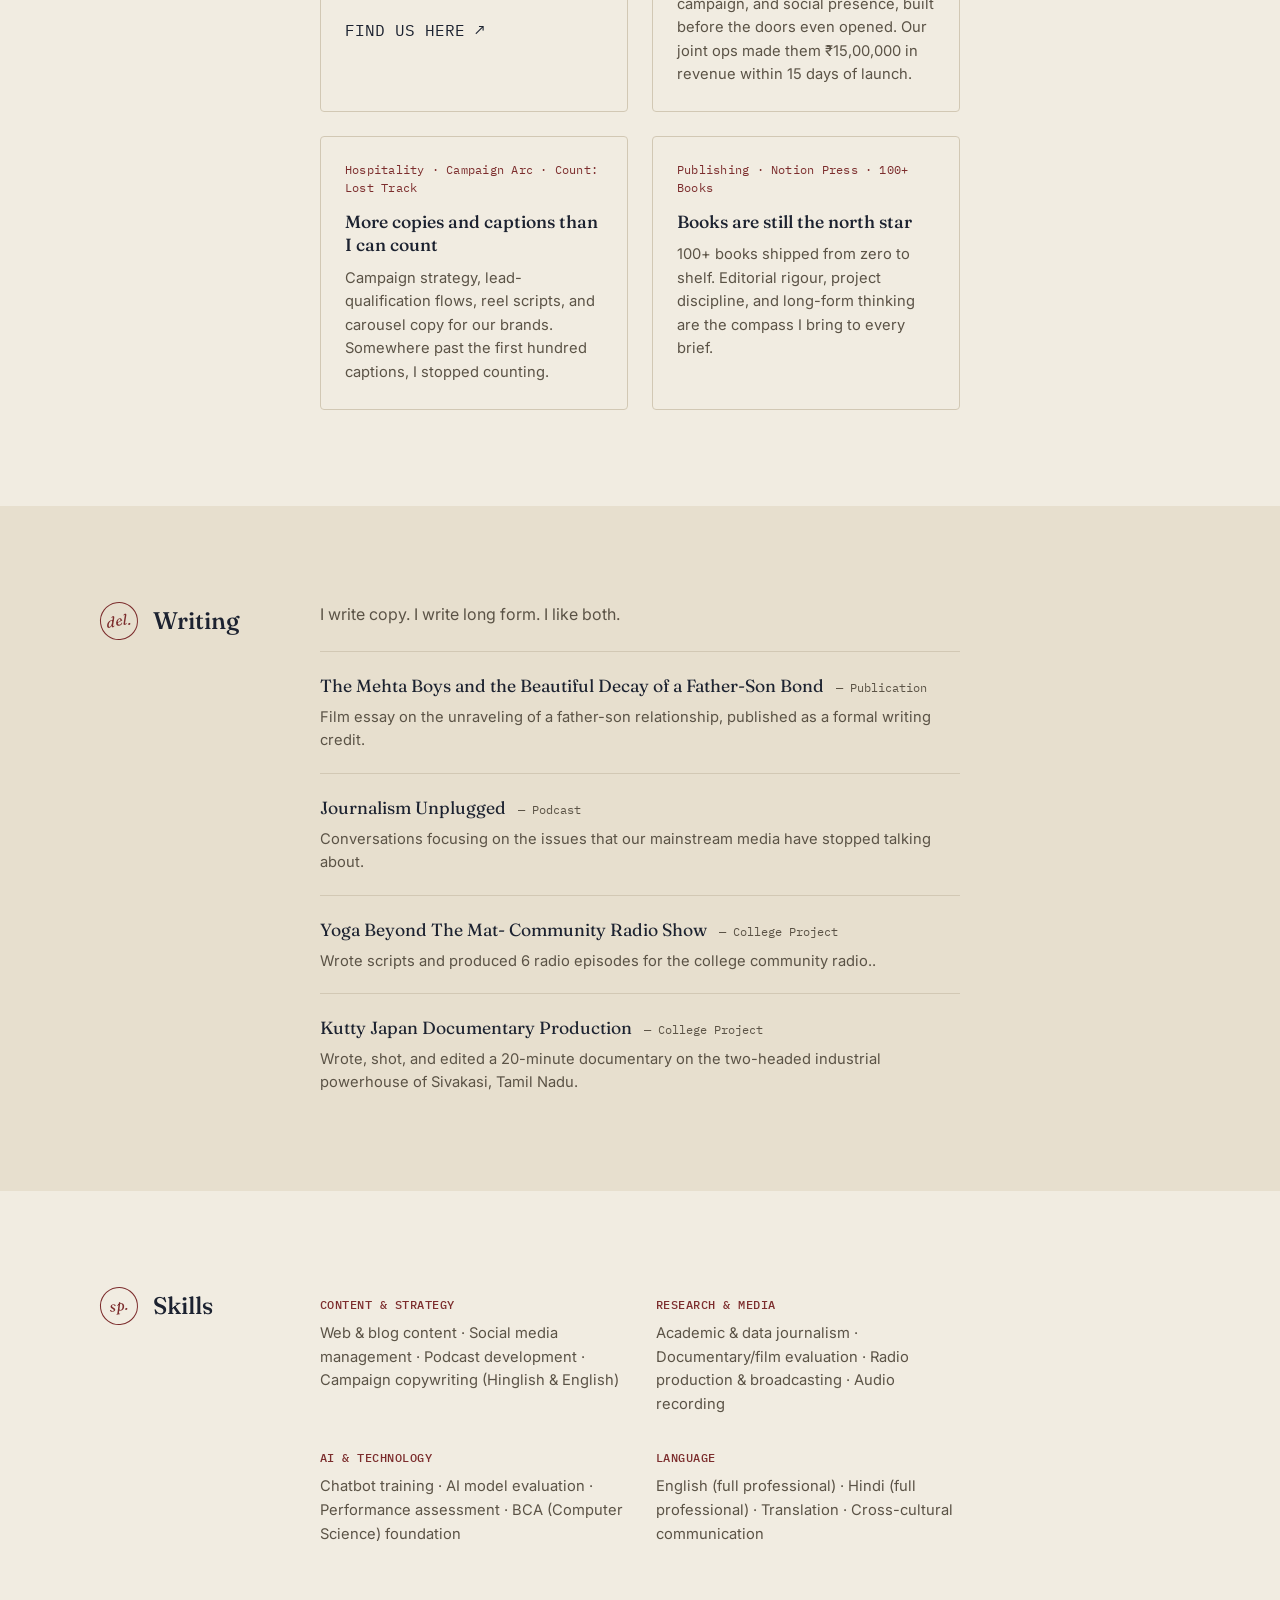
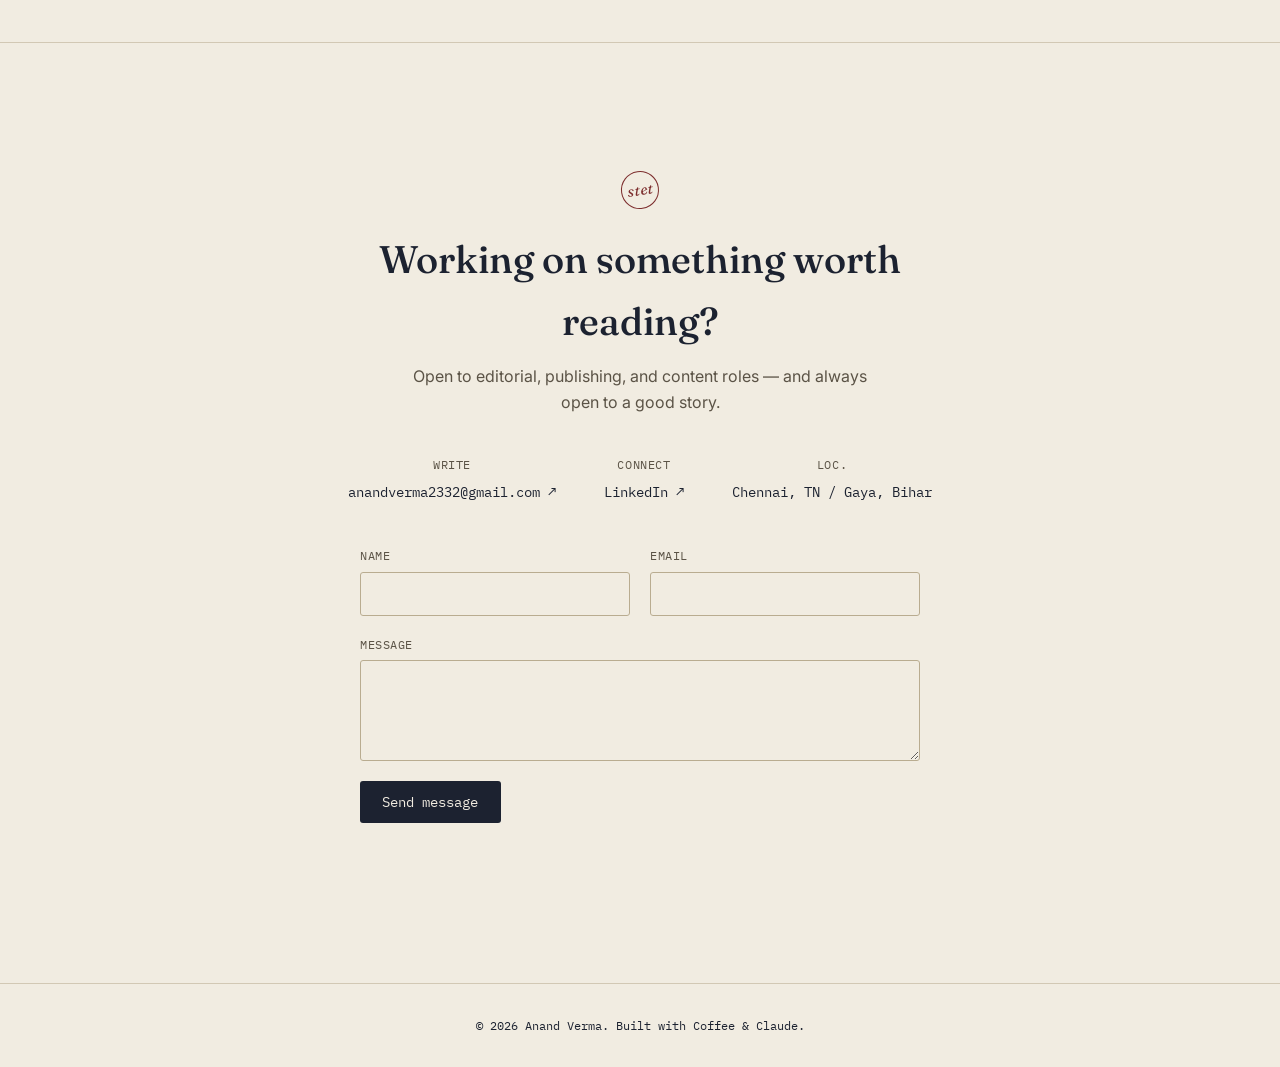
==== commit 84eadfd6: "Update index.html" ====
--- a/index.html
+++ b/index.html
@@ -200,13 +200,22 @@
 
 <article class="work-card">
   <p class="work-tags mono">Automotive · Reels · Meta Ads</p>
+
   <h3>Building a cool marketing agency with a few friends from Gaya.</h3>
+
   <p>
     Inlite Media is a creative marketing agency based in Gaya, Bihar.
-    <a href="https://www.inlitemedia.in/" target="_blank" rel="noopener noreferrer">
-      Find us here.
-    </a>
   </p>
+
+  <a
+    href="https://www.inlitemedia.in/"
+    target="_blank"
+    rel="noopener noreferrer"
+    class="cta-link mono"
+  >
+    FIND US HERE
+    <span>↗</span>
+  </a>
 </article>
 
     <article class="work-card">
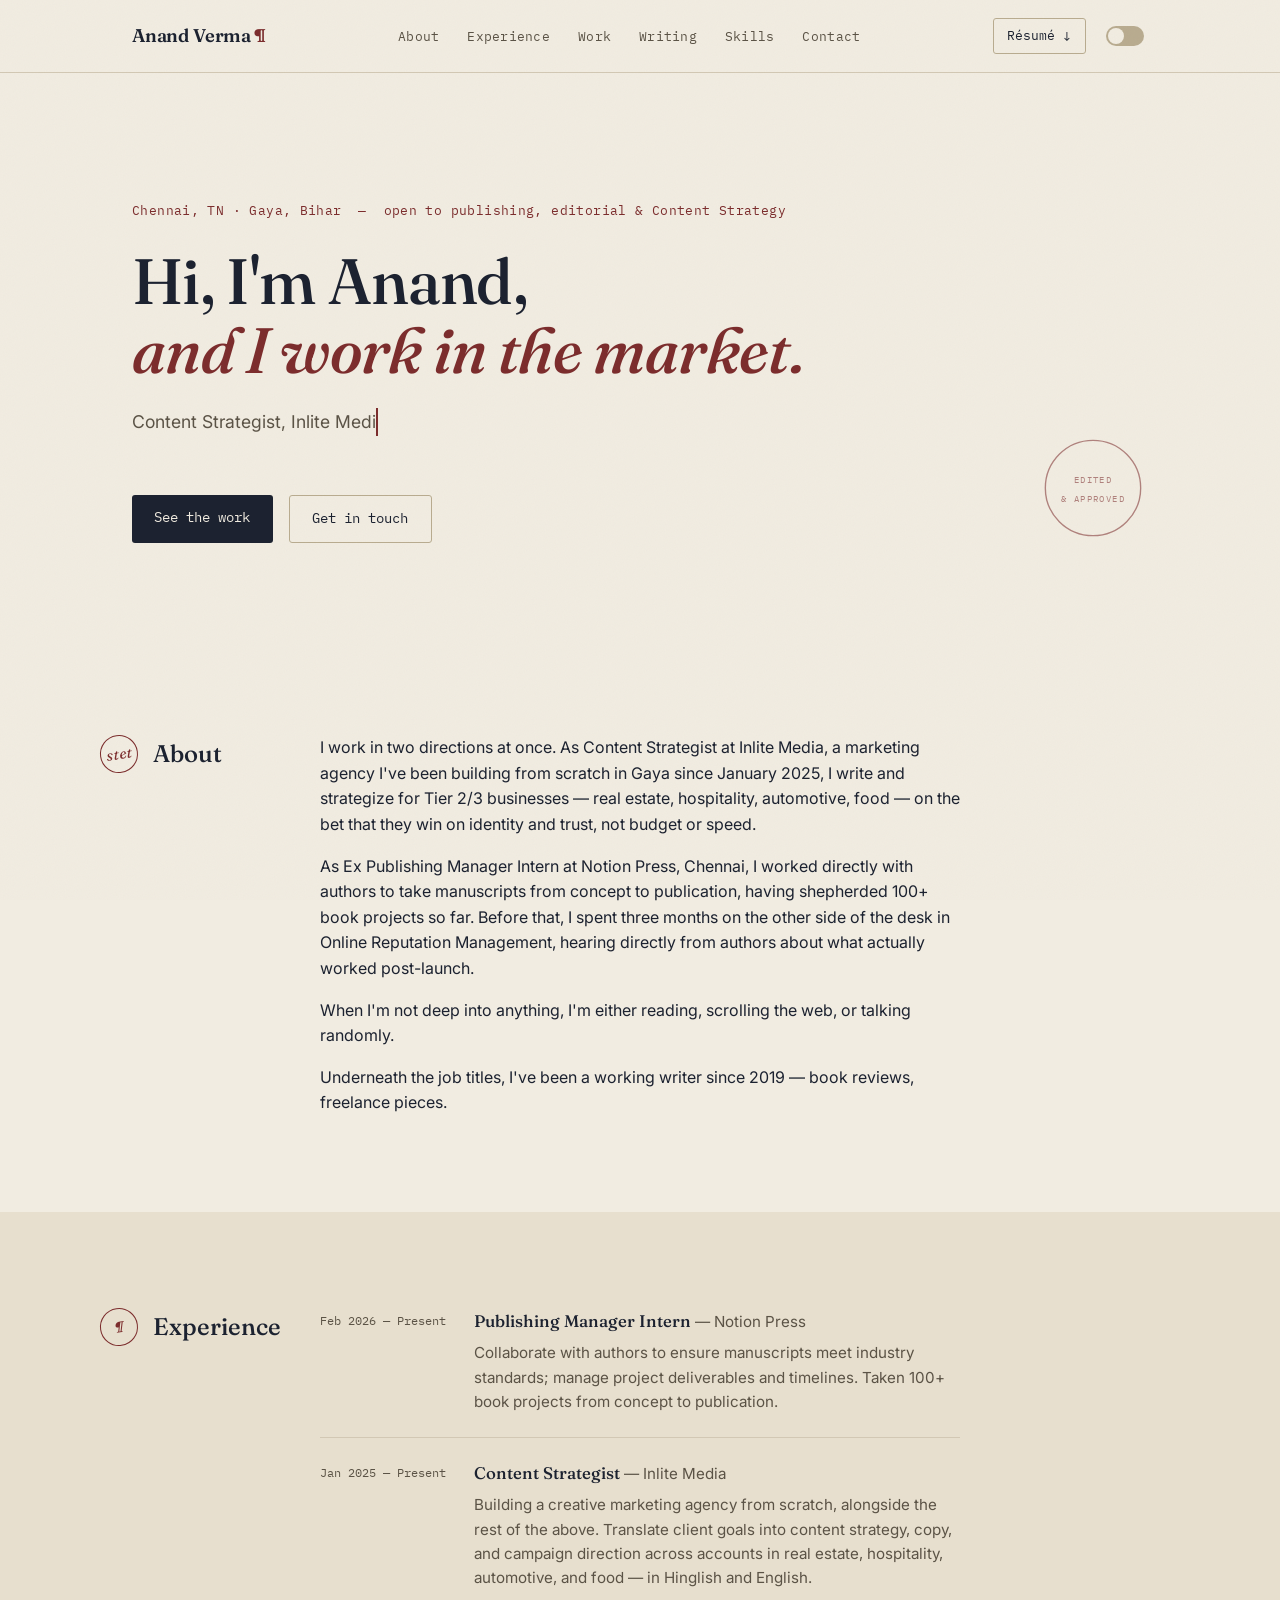
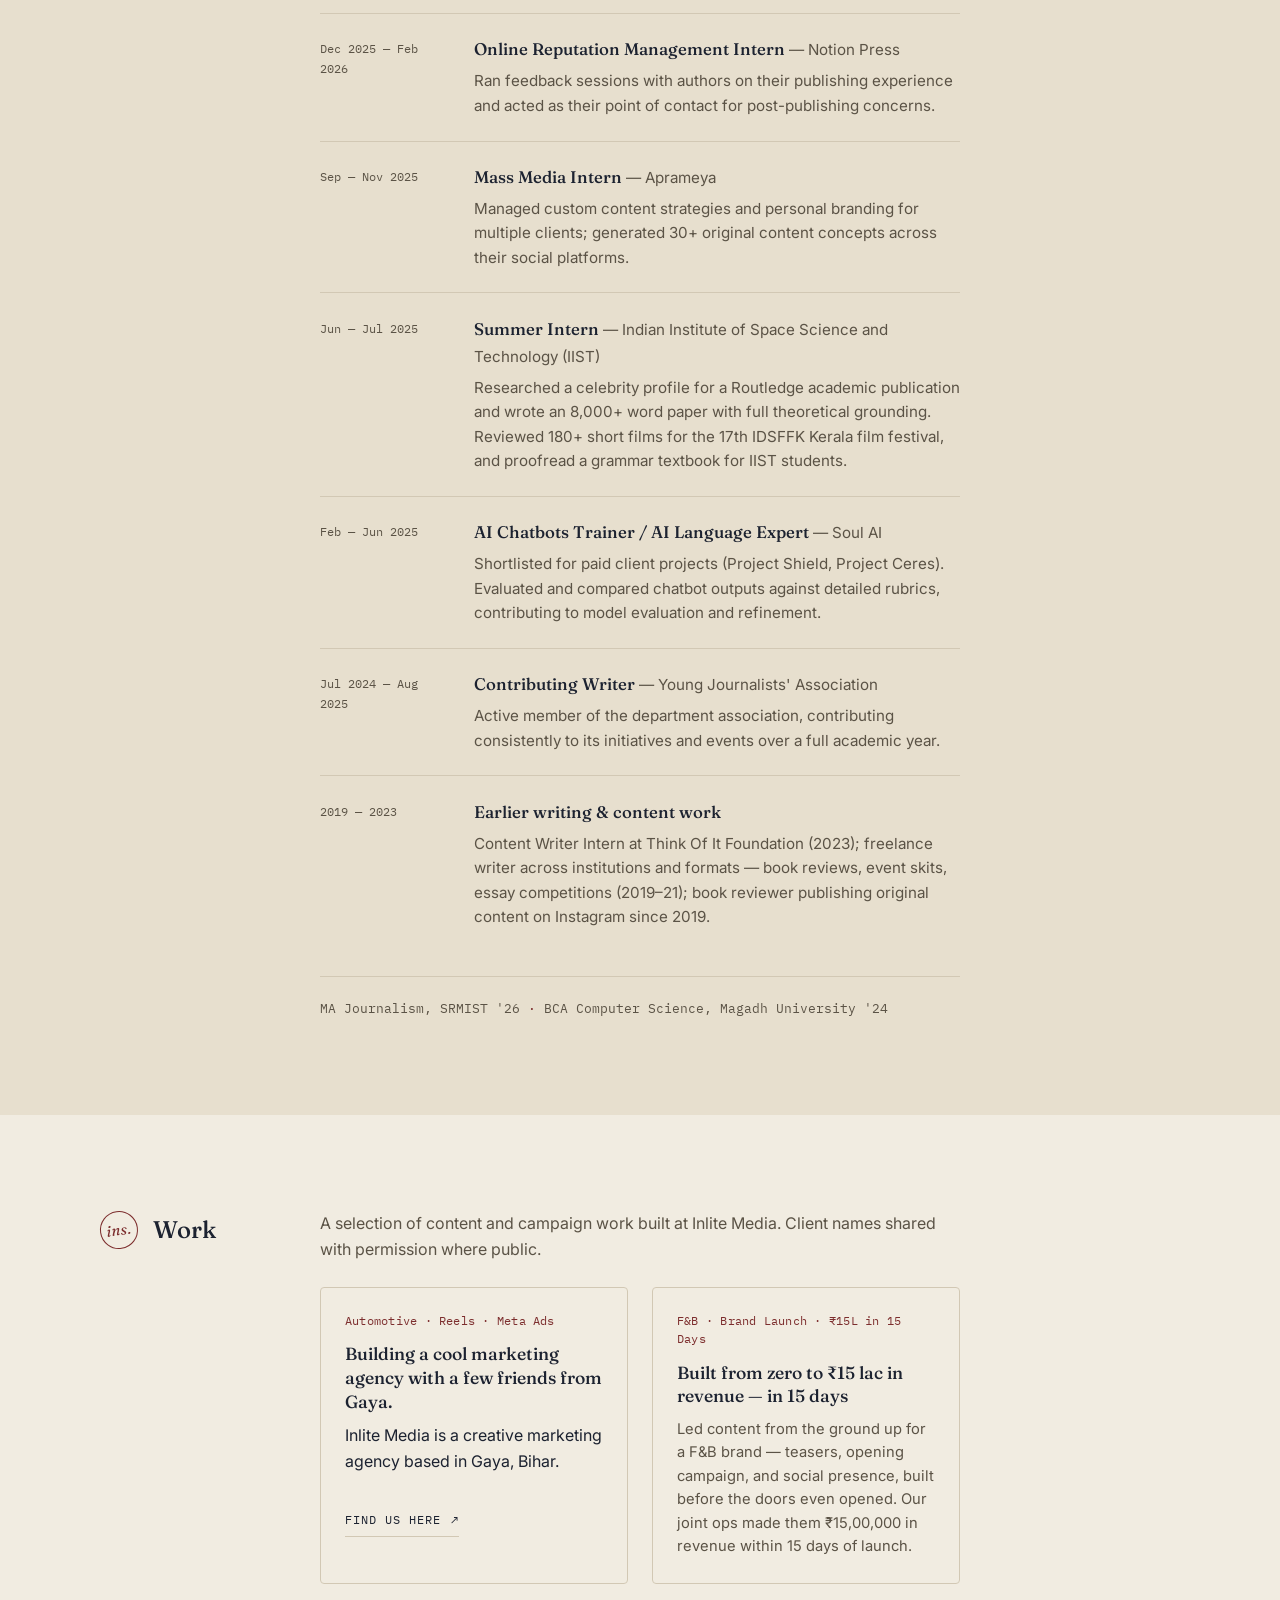
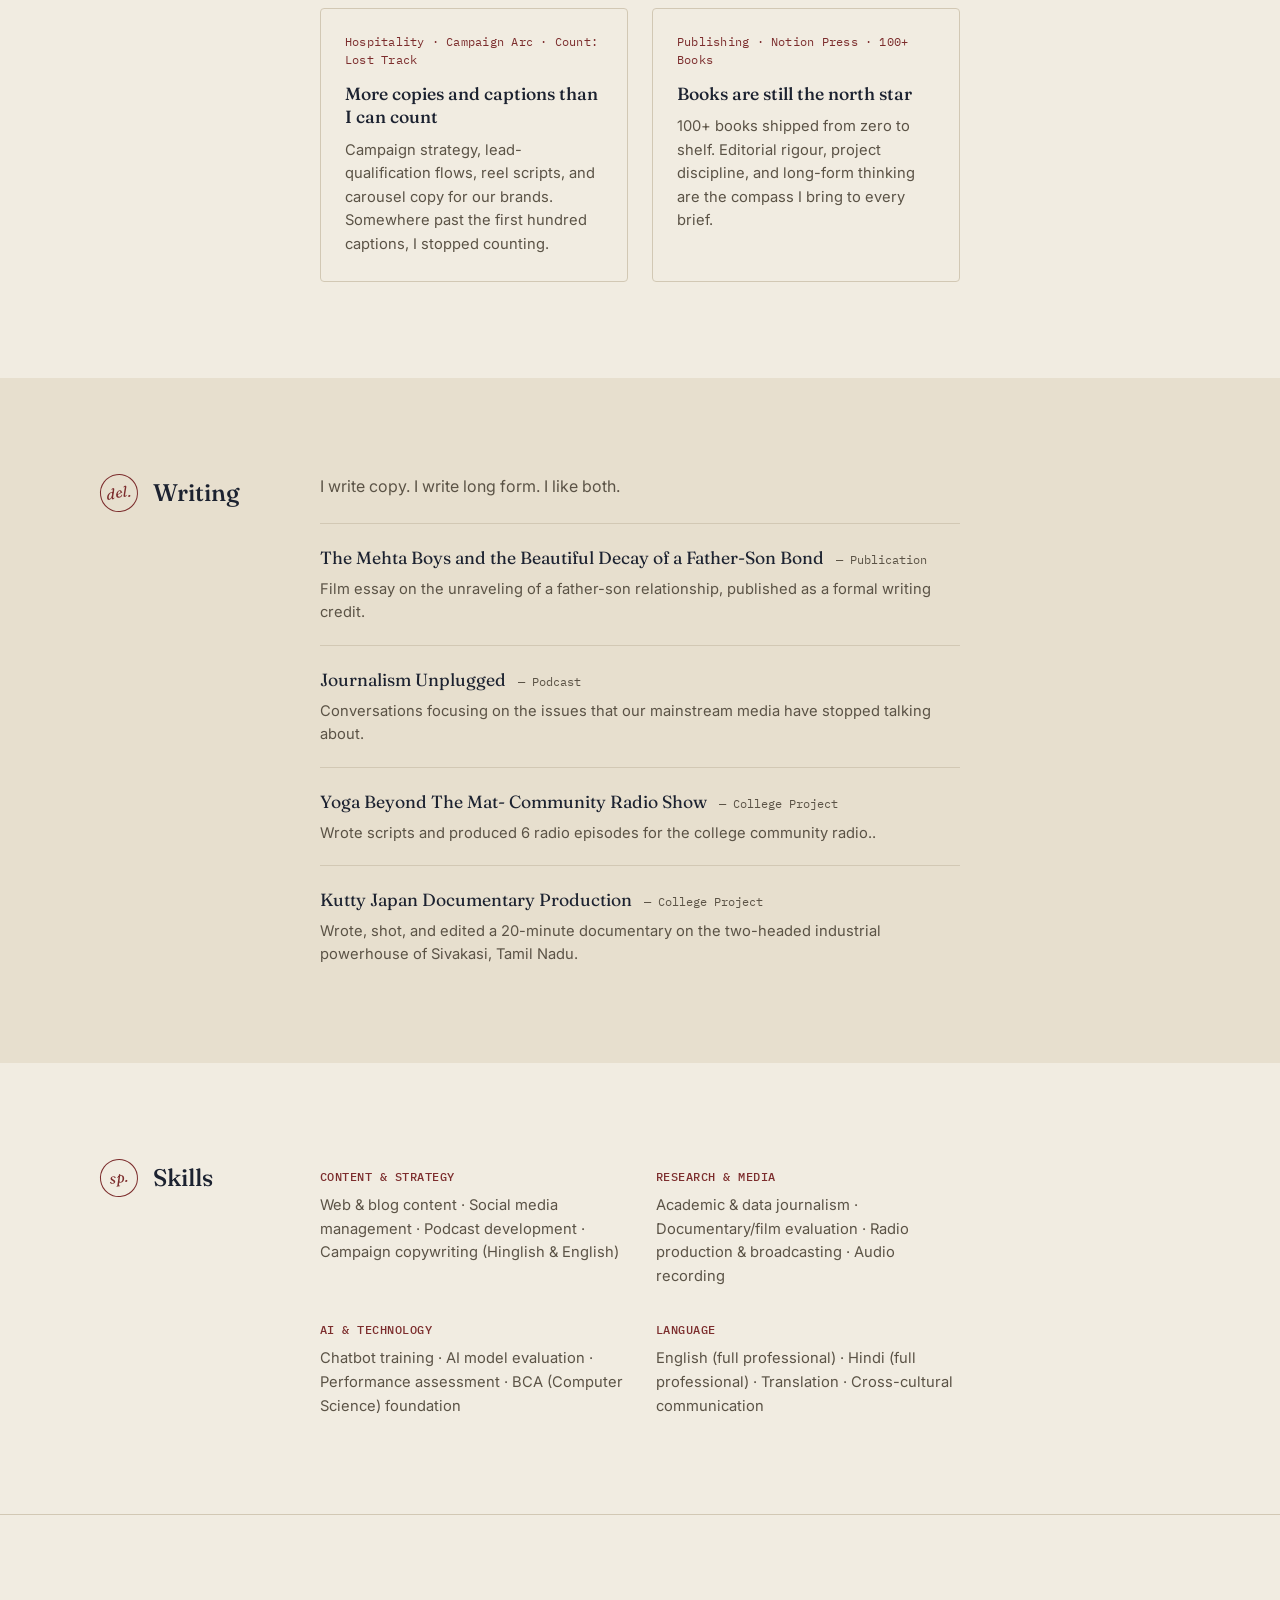
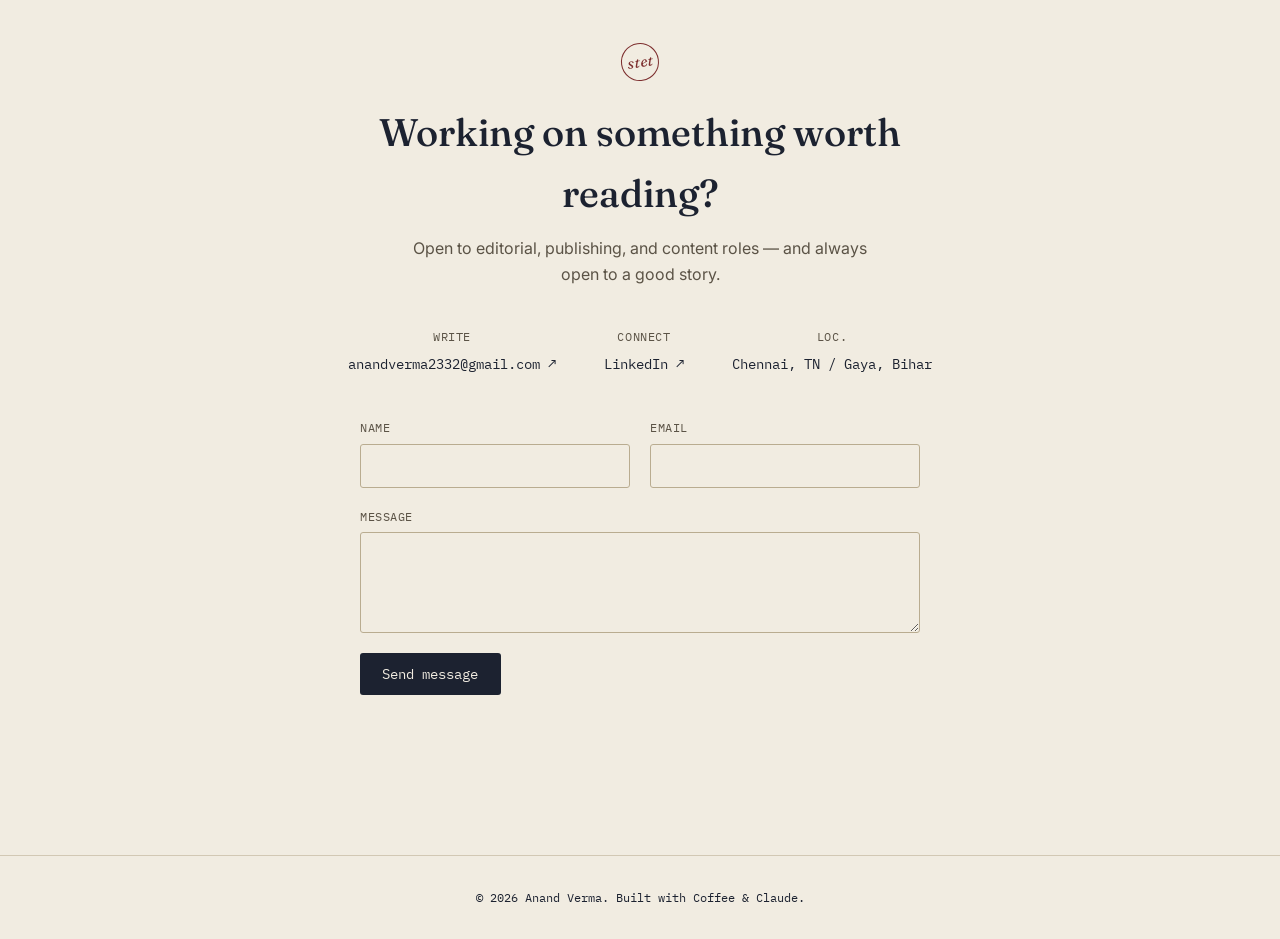
==== commit 1e5d9415: "Update index.html" ====
--- a/index.html
+++ b/index.html
@@ -68,9 +68,9 @@
   <!-- HERO -->
   <section class="hero" id="top">
     <div class="hero-inner reveal">
-      <p class="eyebrow mono">Chennai, TN · Gaya, Bihar &nbsp;—&nbsp; open to publishing &amp; editorial roles</p>
+      <p class="eyebrow mono">Chennai, TN · Gaya, Bihar &nbsp;—&nbsp; open to publishing, editorial &amp; Content Strategy</p>
       <h1 class="hero-title">
-        I work in publishing,<br>
+        Hi, I'm Anand,<br>
         <em>and I work in the market.</em>
       </h1>
       <p class="hero-sub" id="typewriter"></p>
@@ -97,9 +97,9 @@
       </div>
       <div class="section-body">
         <p>I work in two directions at once. As Content Strategist at Inlite Media, a marketing agency I've been building from scratch in Gaya since January 2025, I write and strategize for Tier 2/3 businesses — real estate, hospitality, automotive, food — on the bet that they win on identity and trust, not budget or speed.</p>
-        <p>As Publishing Manager Intern at Notion Press, Chennai, I work directly with authors to take manuscripts from concept to publication, having shepherded 100+ book projects so far. Before that, I spent three months on the other side of the desk in Online Reputation Management, hearing directly from authors about what actually worked post-launch.</p>
-        <p>I hold an MA in Journalism and Mass Communication from SRMIST (2026), and a BCA in Computer Science from Magadh University before that — which is part of why I end up as the person translating between editorial judgment and the more technical, data-driven side of content: AI model evaluation, chatbot training, performance assessment.</p>
-        <p>Underneath the job titles, I've been a working writer since 2019 — book reviews, freelance pieces, radio production, a Routledge-affiliated academic paper, and enough documentary reviews (180+, for the IDSFFK Kerala film festival) to have strong opinions about pacing.</p>
+        <p>As Ex Publishing Manager Intern at Notion Press, Chennai, I worked directly with authors to take manuscripts from concept to publication, having shepherded 100+ book projects so far. Before that, I spent three months on the other side of the desk in Online Reputation Management, hearing directly from authors about what actually worked post-launch.</p>
+        <p>When I'm not deep into anything, I'm either reading, scrolling the web, or talking randomly.</p>
+        <p>Underneath the job titles, I've been a working writer since 2019 — book reviews, freelance pieces.</p>
       </div>
     </div>
   </section>
--- a/style.css
+++ b/style.css
@@ -421,7 +421,12 @@
   gap: 1.5rem;
   margin-top: 1.5rem;
 }
-@media (max-width: 640px) { .work-grid { grid-template-columns: 1fr; } }
+
+@media (max-width: 640px) {
+  .work-grid {
+    grid-template-columns: 1fr;
+  }
+}
 
 .work-card {
   padding: 1.5rem;
@@ -430,23 +435,62 @@
   transition: border-color var(--transition), transform var(--transition);
   background: var(--paper);
 }
-html[data-theme="dark"] .work-card { background: var(--paper-alt); }
+
+html[data-theme="dark"] .work-card {
+  background: var(--paper-alt);
+}
+
 .work-card:hover {
   border-color: var(--oxblood);
   transform: translateY(-2px);
 }
+
 .work-tags {
   font-size: 0.72rem;
   color: var(--oxblood);
   letter-spacing: 0.02em;
   margin-bottom: 0.75rem;
 }
+
 .work-card h3 {
   font-size: 1.1rem;
   margin-bottom: 0.6rem;
   line-height: 1.35;
 }
-.work-card p:last-child { color: var(--ink-soft); font-size: 0.92rem; }
+
+.work-card p:last-child {
+  color: var(--ink-soft);
+  font-size: 0.92rem;
+}
+
+/* CTA Link */
+.cta-link {
+  display: inline-flex;
+  align-items: center;
+  gap: 10px;
+  margin-top: 1.25rem;
+  padding-bottom: 6px;
+  border-bottom: 1px solid var(--rule);
+  color: var(--ink);
+  text-decoration: none;
+  font-size: 0.78rem;
+  letter-spacing: 0.08em;
+  text-transform: uppercase;
+  transition: all var(--transition);
+}
+
+.cta-link span {
+  transition: transform var(--transition);
+}
+
+.cta-link:hover {
+  border-bottom-color: var(--oxblood);
+  color: var(--oxblood);
+}
+
+.cta-link:hover span {
+  transform: translate(3px, -3px);
+}
 
 /* ---------- Writing list ---------- */
 .writing-list { list-style: none; margin: 1.5rem 0 0; padding: 0; }
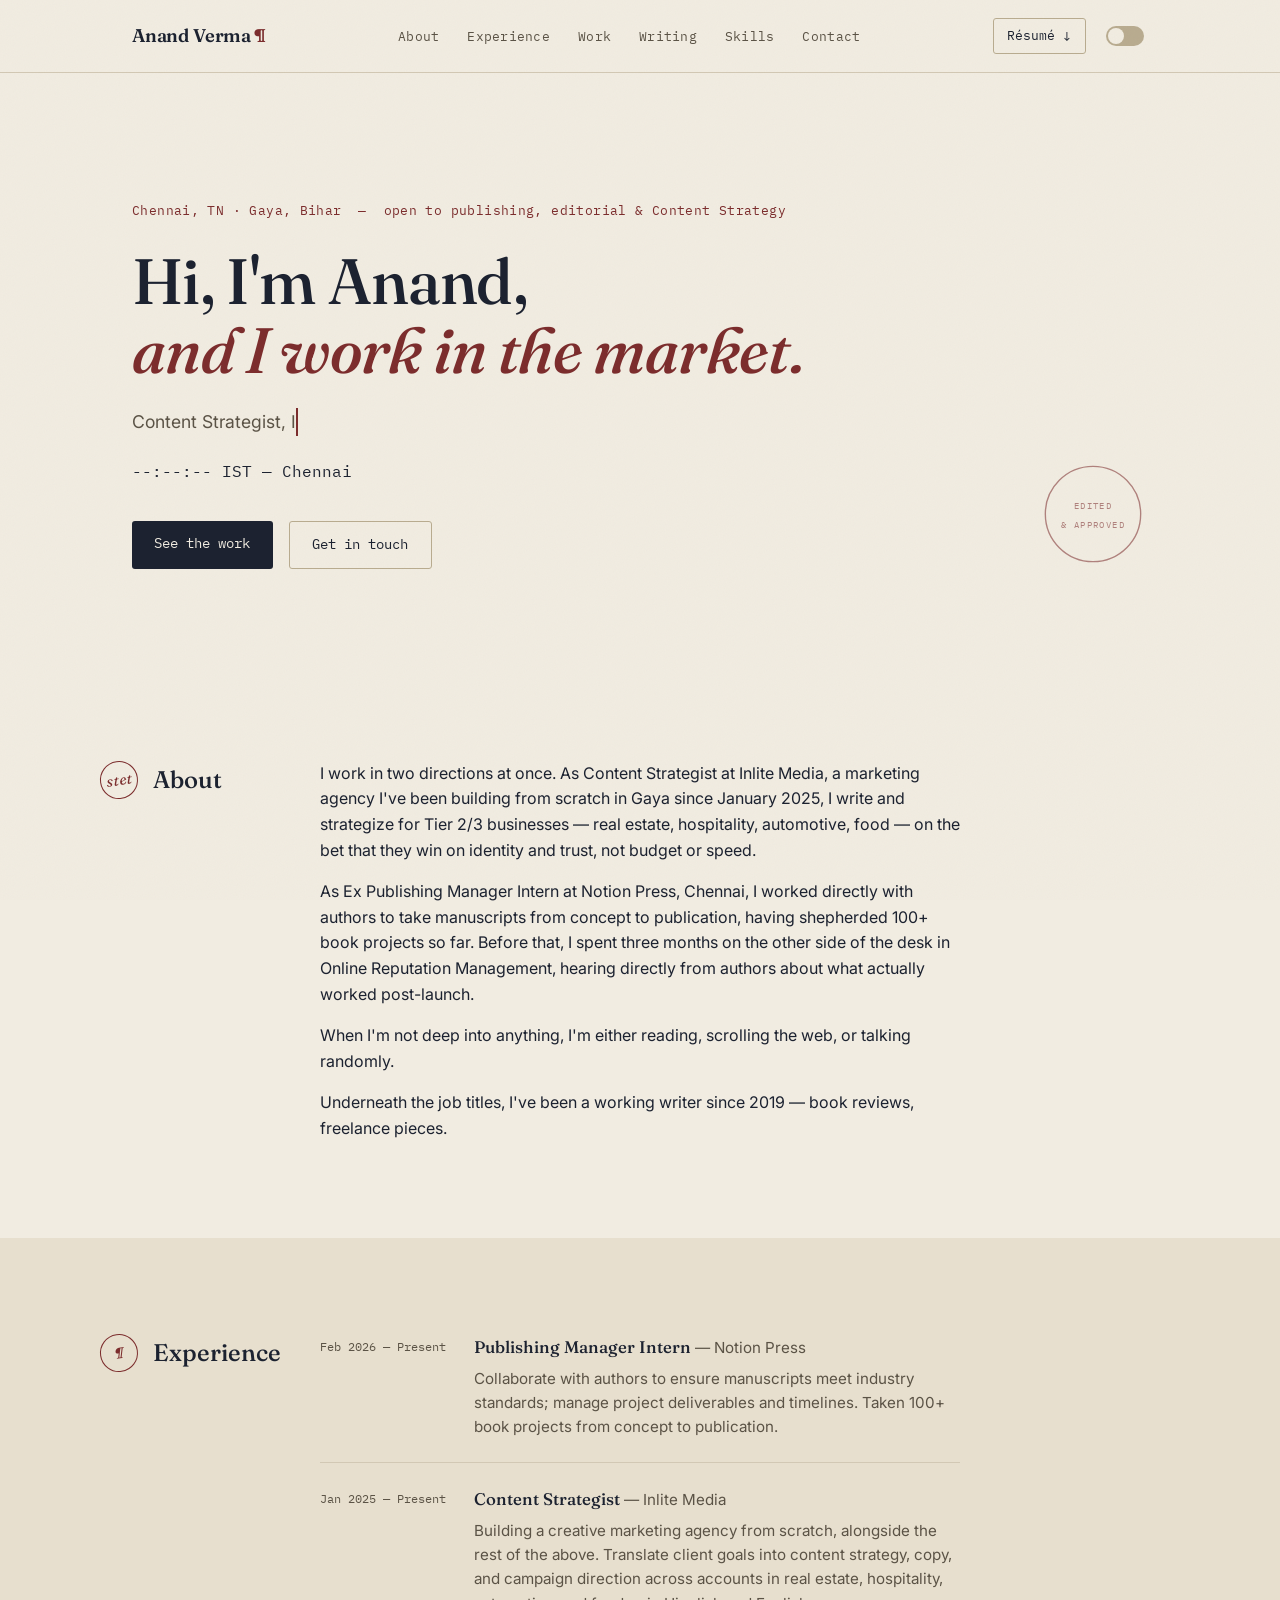
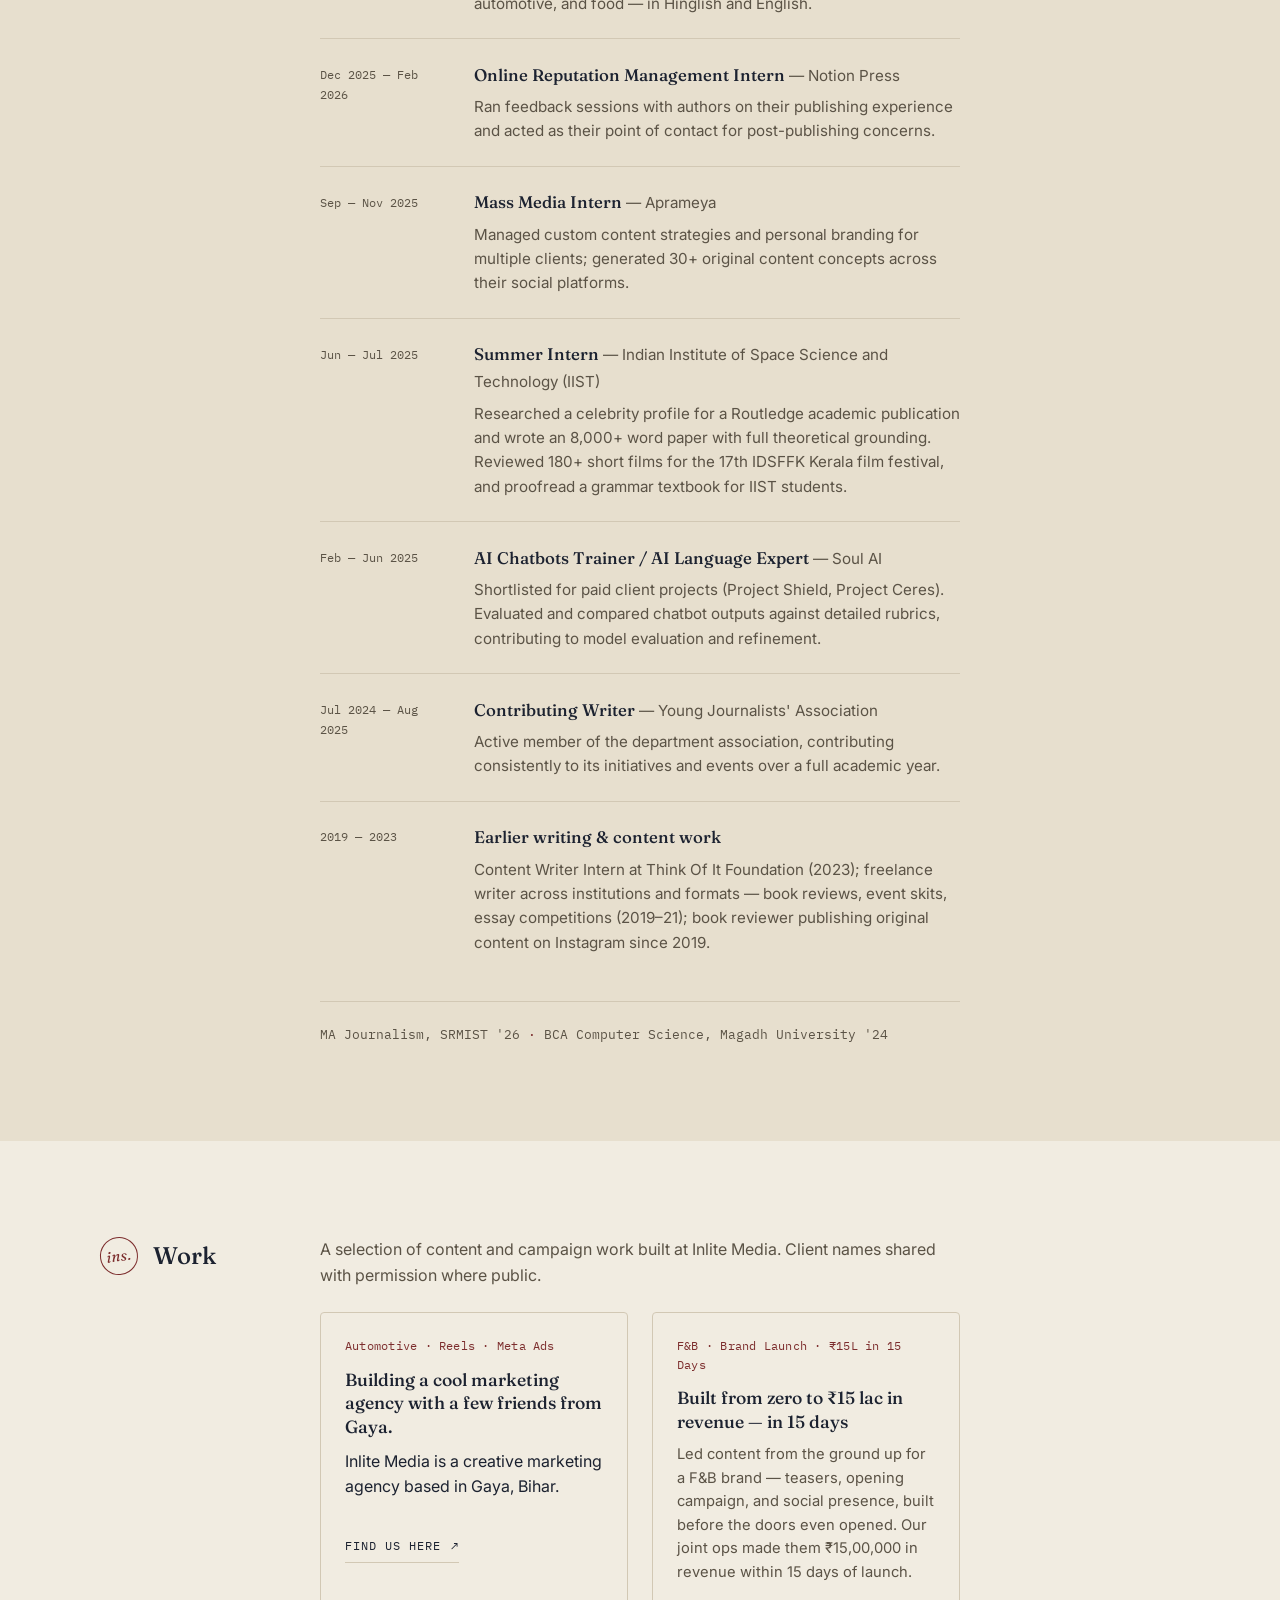
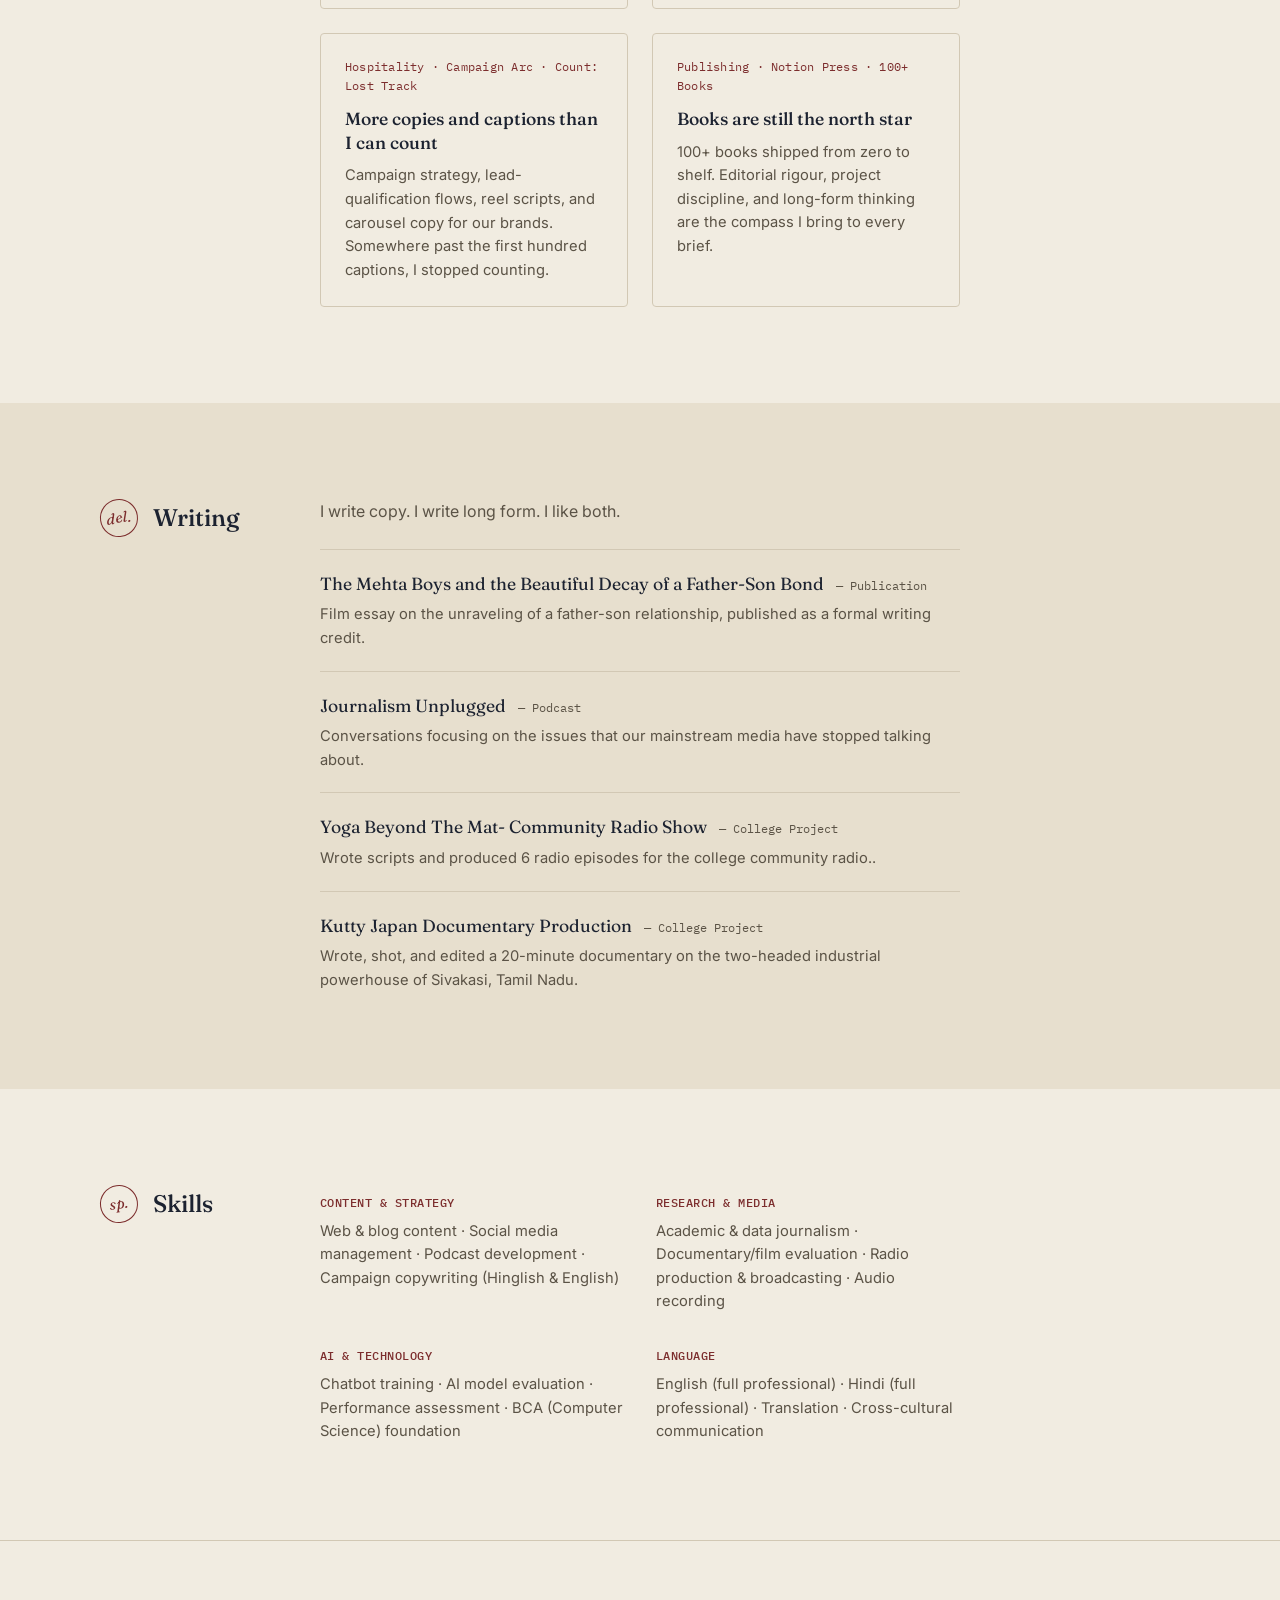
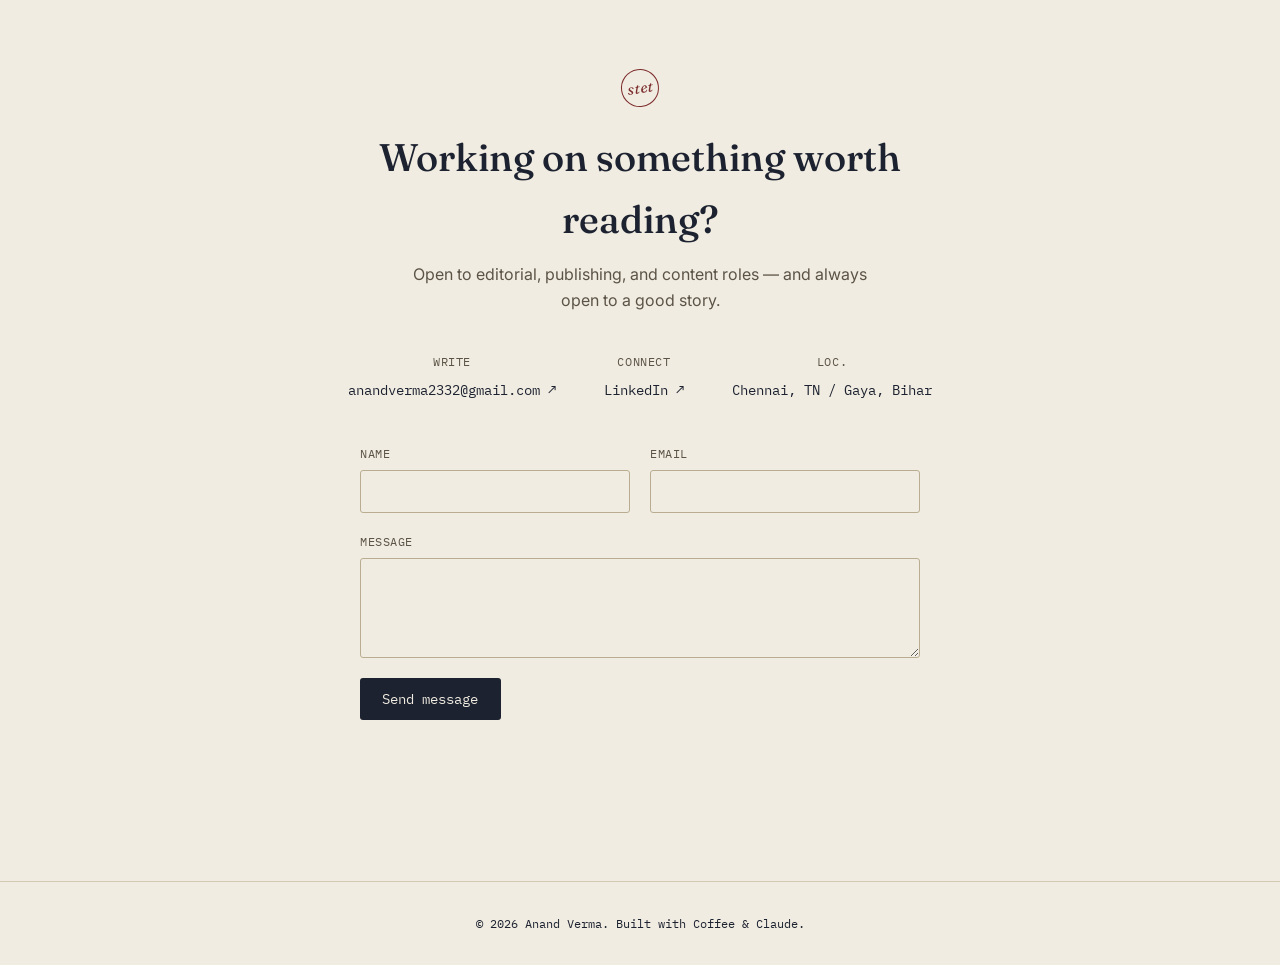
==== commit 8d8375fe: "Update index.html" ====
--- a/index.html
+++ b/index.html
@@ -74,6 +74,10 @@
         <em>and I work in the market.</em>
       </h1>
       <p class="hero-sub" id="typewriter"></p>
+      <p class="hero-clock mono">
+  <span class="clock-dot" aria-hidden="true"></span>
+  <span id="clockTime">--:--:--</span> IST — Chennai
+</p>
       <div class="hero-cta">
         <a href="#work" class="btn btn-primary">See the work</a>
         <a href="#contact" class="btn btn-ghost">Get in touch</a>
